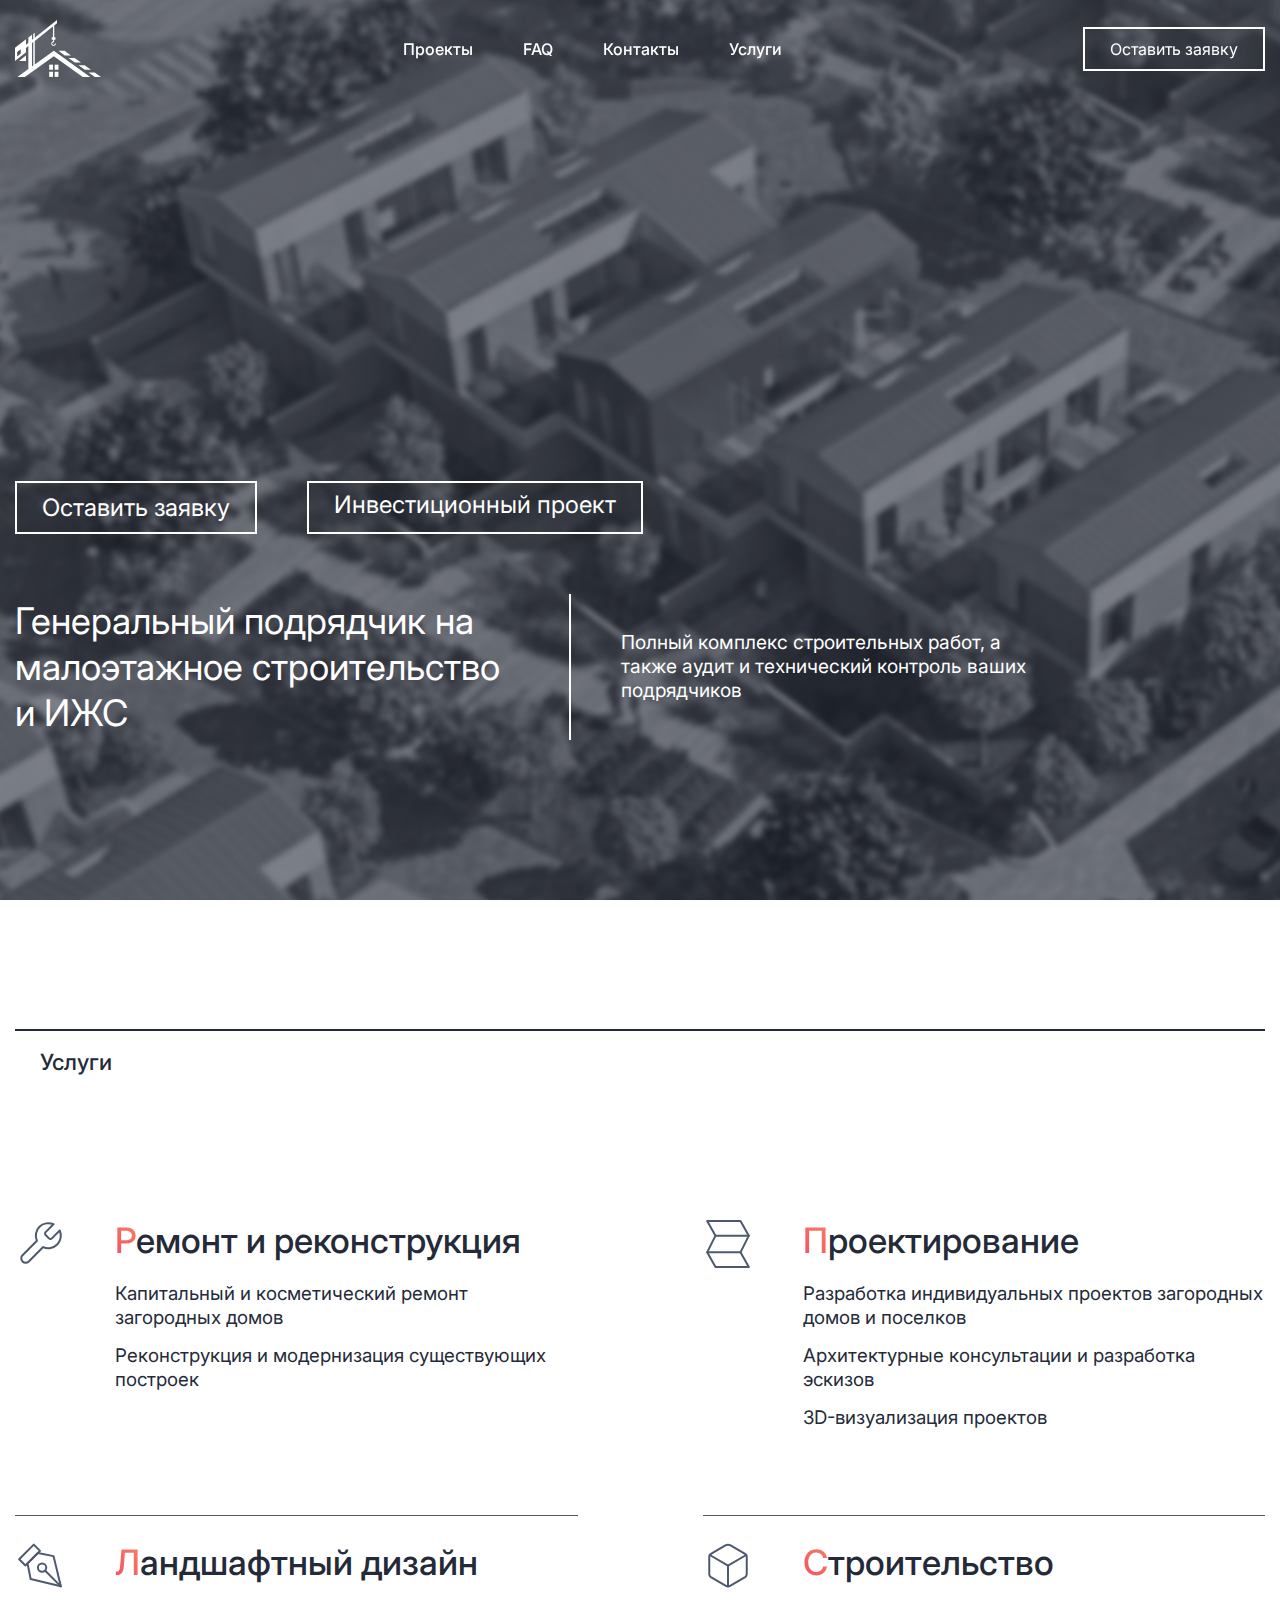
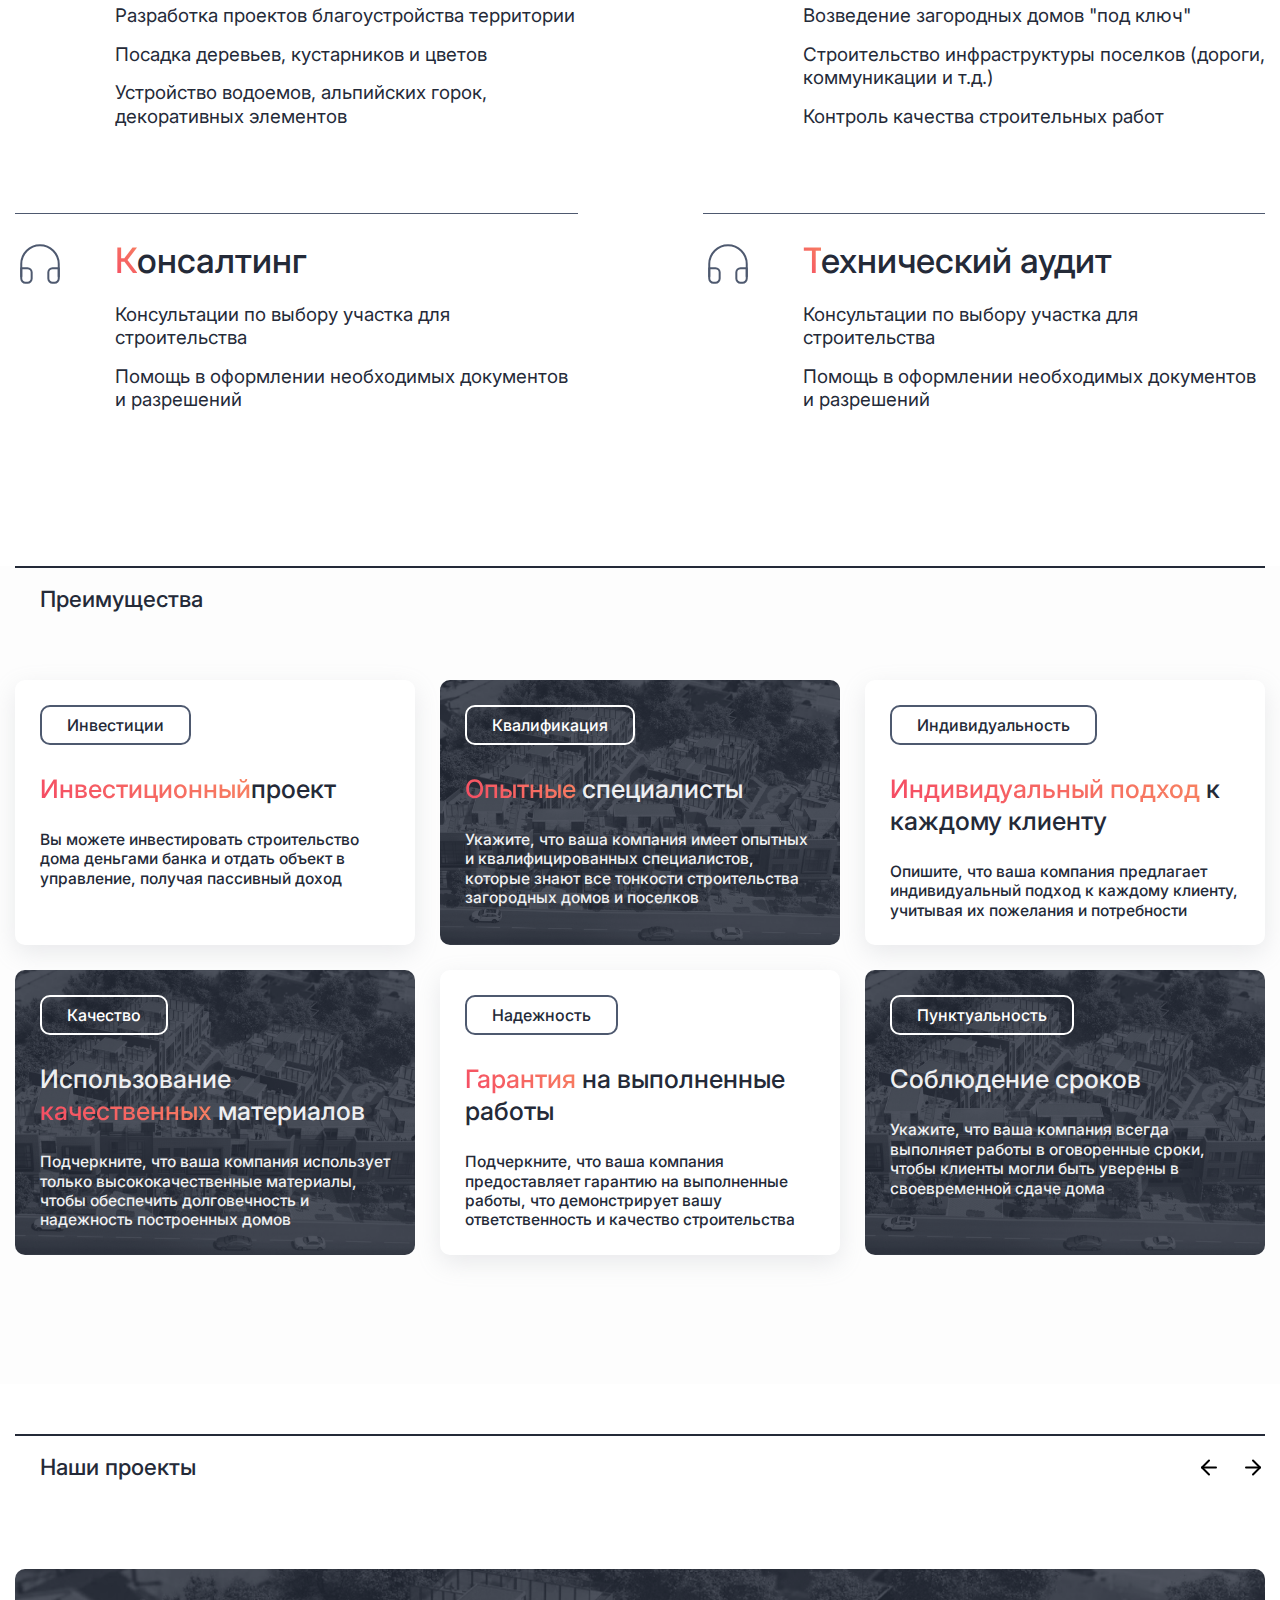
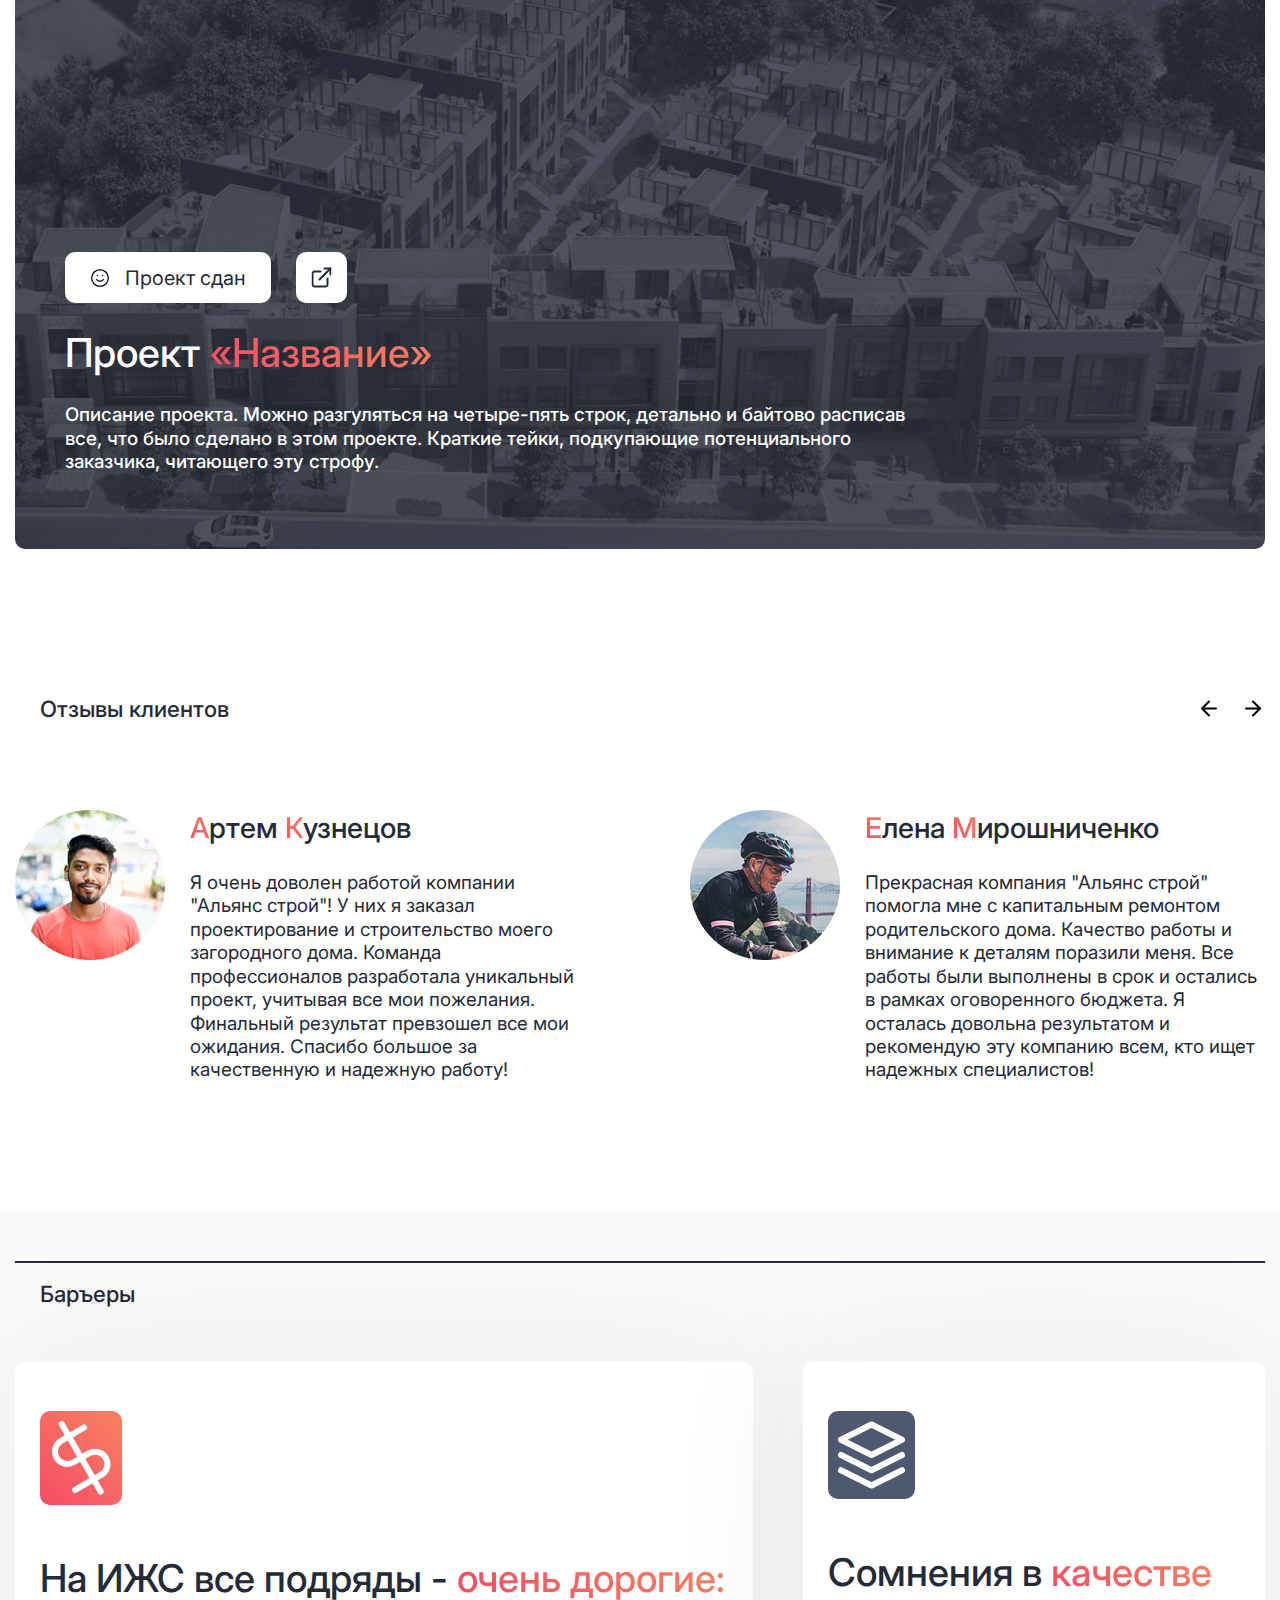
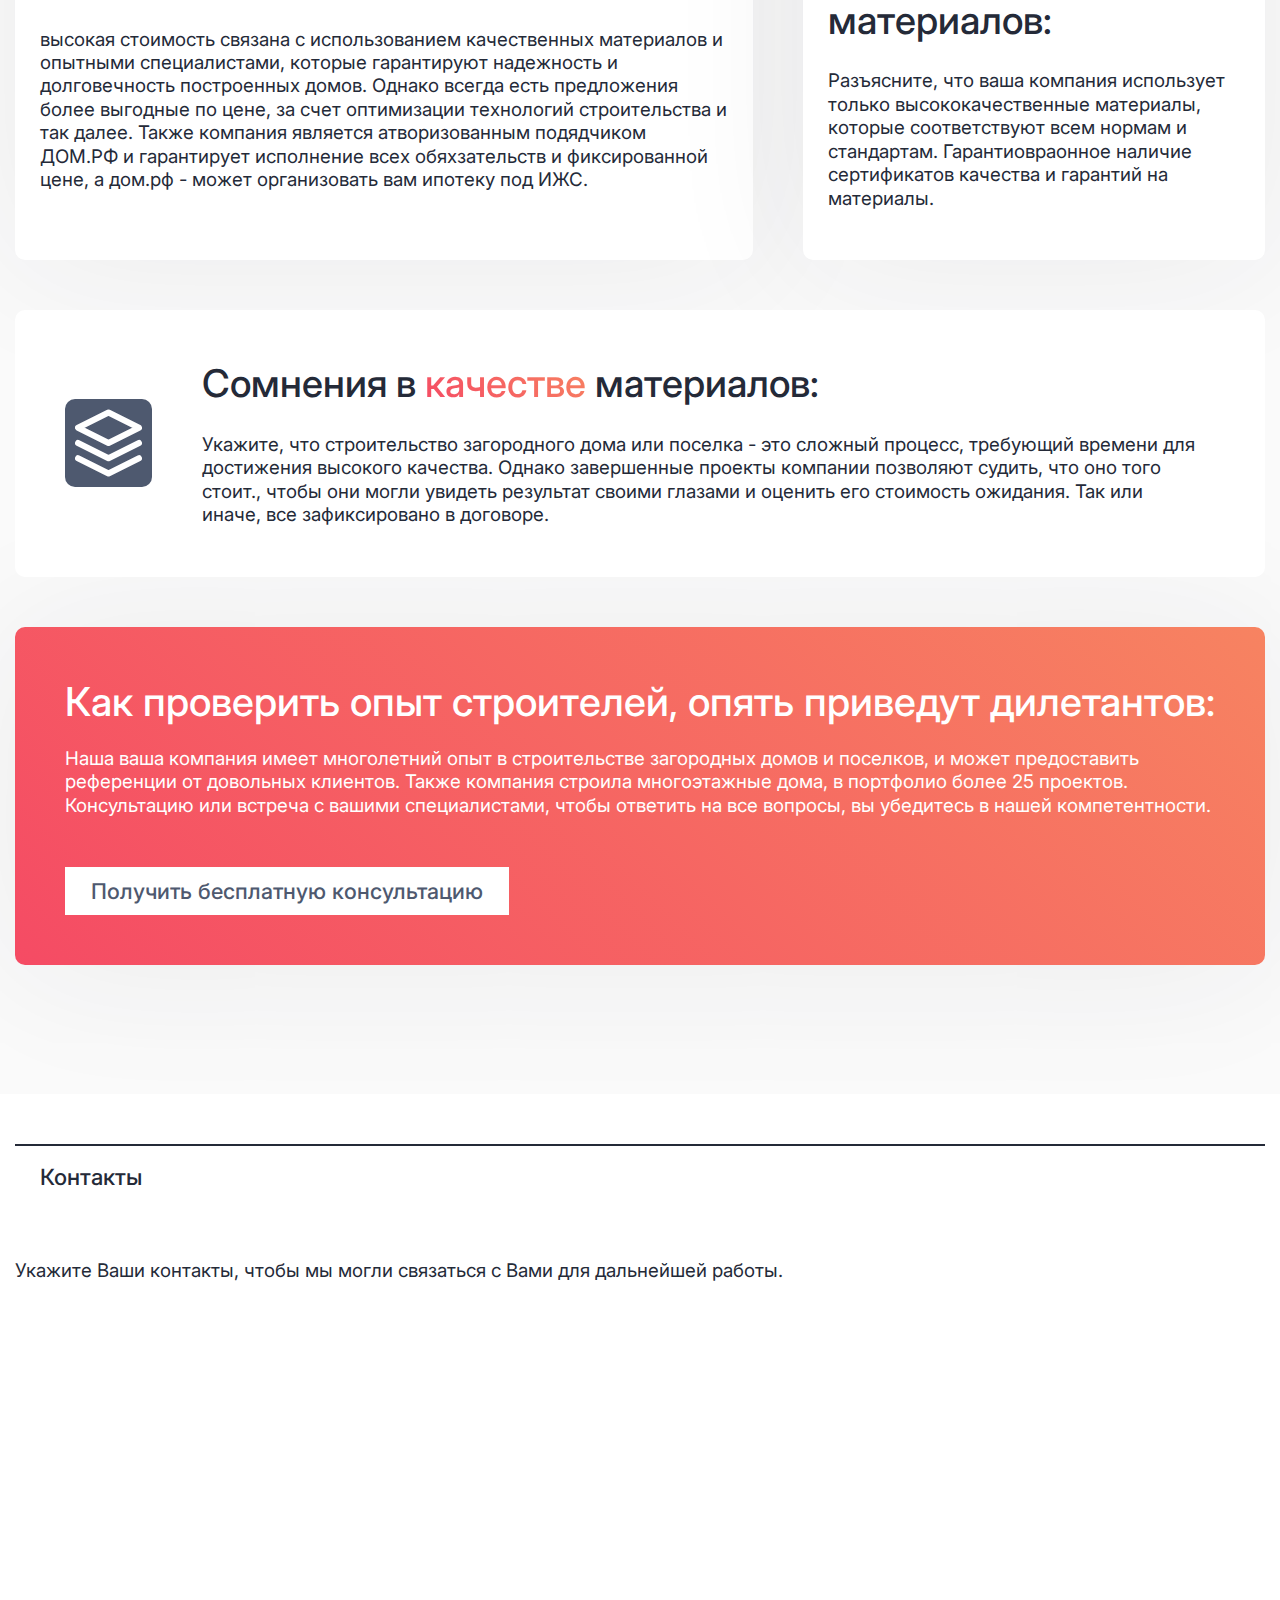
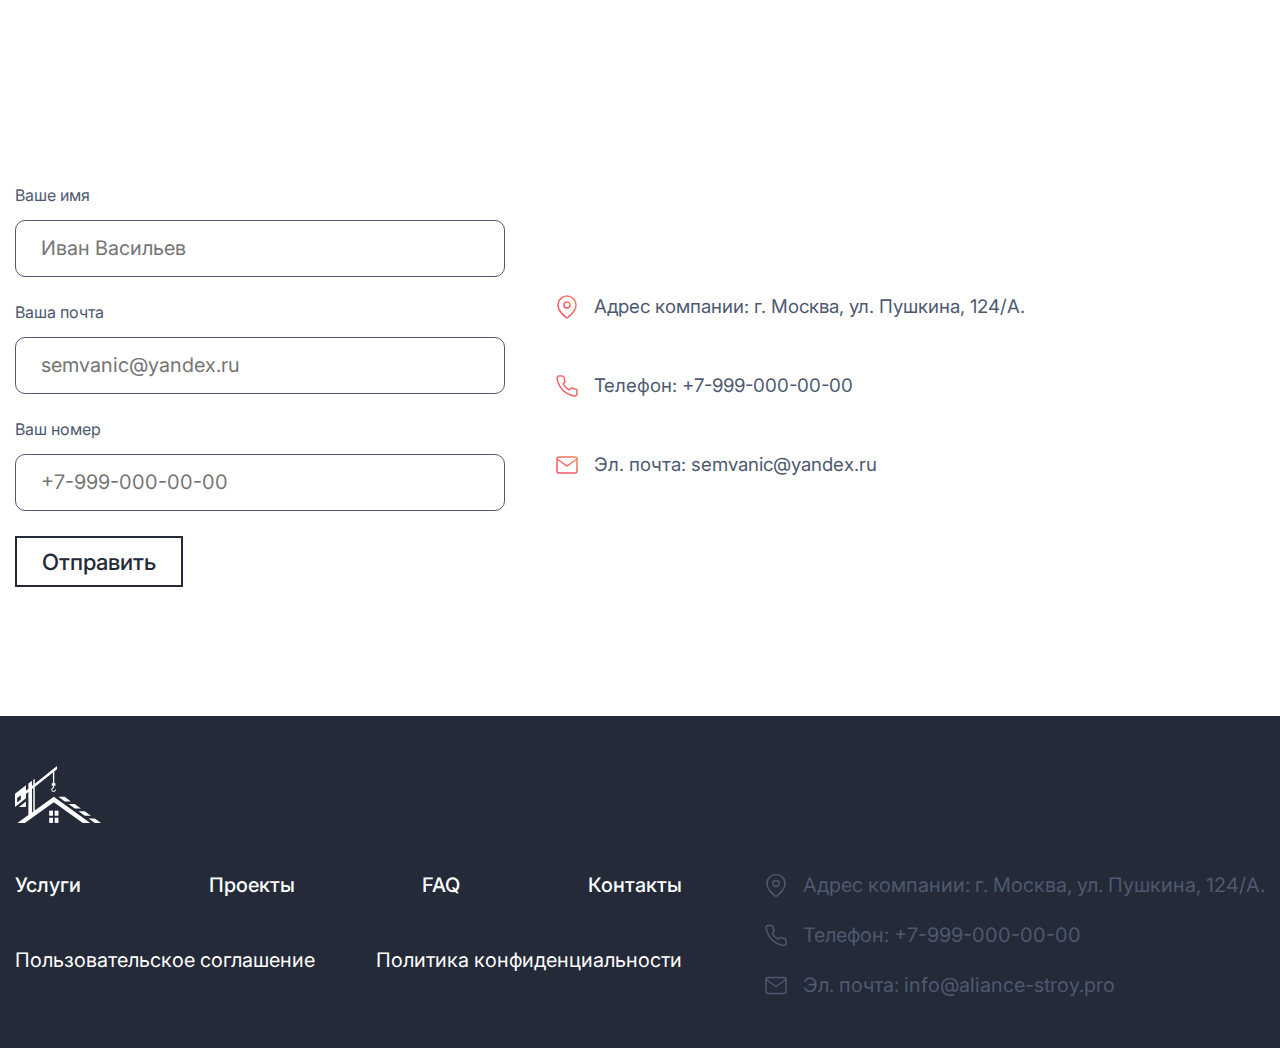
==== index.html @ 96651485 "Add files via upload" ====
<!DOCTYPE html>
<html lang="ru">

<head>
	<title>HomePage</title>
	<meta charset="UTF-8">
	<meta name="format-detection" content="telephone=no">
	<link rel="stylesheet" href="css/style.min.css?_v=20230731133526">
	<meta name="viewport" content="width=device-width, initial-scale=1.0">
</head>

<body>
	<div class="wrapper">
		<header data-scroll="60" data-scroll-show class="header">
			<div class="header__container">
				<a href="index.html" class="header__logo">
					<img class="logo-light" src="img/logo.svg" alt="logo">
					<img hidden src="img/logo-dark.svg" alt="logo" class="logo-dark">
				</a>
				<div class="header__menu menu">
					<nav class="menu__body">
						<ul class="menu__list">
							<li class="menu__item"><a href="projects.html" class="menu__link">проекты</a>
							</li>
							<li class="menu__item"><a data-goto-header data-goto=".barriers" href="#" class="menu__link">FAQ</a></li>
							<li class="menu__item"><a data-goto-header data-goto=".contacts__wrapper" href="#" class="menu__link">контакты</a></li>
							<li class="menu__item"><a data-goto-header data-goto=".services" href="#" class="menu__link">услуги</a></li>
						</ul>
					</nav>
				</div>
				<button data-goto-header data-goto=".contacts__wrapper" type="button" class="header__button button">Оставить заявку</button>
			</div>
		</header>
		<main class="page">
			<section data-fullscreen class="hero">
				<div class="hero__container">
					<div class="hero__buttons">
						<button type="button" data-goto-header data-goto=".contacts" class="hero__button button button_size">Оставить заявку</button>
						<a href="investment.html" type="button" class="hero__button button button_size">Инвестиционный
							проект</a>

					</div>
					<div class="hero__info">
						<h1 animation-opacity data-watch class="hero__title">
							Генеральный подрядчик на малоэтажное строительство и ИЖС
						</h1>
						<p animation-opacity data-watch class="hero__description">
							Полный комплекс строительных работ, а также аудит и технический контроль ваших подрядчиков
						</p>
					</div>
				</div>
			</section>
			<section class="services">
				<div class="services__container">
					<h3 class="services__label label">
						Услуги
					</h3>
					<div class="services__items">
						<div class="services__item">
							<div class="services__icon">
								<img src="img/icons/services/tool.svg" alt="">
							</div>
							<div class="services__body">
								<h2 class="services__subtitle">
									<span>Р</span>емонт и реконструкция
								</h2>
								<ul class="services__list">
									<li class="services__name">
										Капитальный и косметический ремонт загородных домов
									</li>
									<li class="services__name">
										Реконструкция и модернизация существующих построек
									</li>
								</ul>
							</div>
						</div>
						<div class="services__item">
							<div class="services__icon">
								<img src="img/icons/services/02.svg" alt="icon">
							</div>
							<div class="services__body">
								<h2 class="services__subtitle">
									<span>П</span>роектирование
								</h2>
								<ul class="services__list">
									<li class="services__name">
										Разработка индивидуальных проектов загородных домов и поселков
									</li>
									<li class="services__name">
										Архитектурные консультации и разработка эскизов
									</li>
									<li class="services__name">
										3D-визуализация проектов
									</li>
								</ul>
							</div>
						</div>
						<div class="services__item">
							<div class="services__icon">
								<img src="img/icons/services/pen-tool.svg" alt="icon">
							</div>
							<div class="services__body">
								<h2 class="services__subtitle">
									<span>Л</span>андшафтный дизайн
								</h2>
								<ul class="services__list">
									<li class="services__name">
										Разработка проектов благоустройства территории
									</li>
									<li class="services__name">
										Посадка деревьев, кустарников и цветов
									</li>
									<li class="services__name">
										Устройство водоемов, альпийских горок, декоративных элементов
									</li>
								</ul>
							</div>
						</div>
						<div class="services__item">
							<div class="services__icon">
								<img src="img/icons/services/box.svg" alt="icon">
							</div>
							<div class="services__body">
								<h2 class="services__subtitle">
									<span>С</span>троительство
								</h2>
								<ul class="services__list">
									<li class="services__name">
										Возведение загородных домов "под ключ"
									</li>
									<li class="services__name">
										Строительство инфраструктуры поселков (дороги, коммуникации и т.д.)
									</li>
									<li class="services__name">
										Контроль качества строительных работ
									</li>
								</ul>
							</div>
						</div>
						<div class="services__item">
							<div class="services__icon">
								<img src="img/icons/services/headphones.svg" alt="icon">
							</div>
							<div class="services__body">
								<h2 class="services__subtitle">
									<span>К</span>онсалтинг
								</h2>
								<ul class="services__list">
									<li class="services__name">
										Консультации по выбору участка для строительства
									</li>
									<li class="services__name">
										Помощь в оформлении необходимых документов и разрешений
									</li>
								</ul>
							</div>
						</div>
						<div class="services__item">
							<div class="services__icon">
								<img src="img/icons/services/headphones.svg" alt="icon">
							</div>
							<div class="services__body">
								<h2 class="services__subtitle">
									<span>Т</span>ехнический аудит
								</h2>
								<ul class="services__list">
									<li class="services__name">
										Консультации по выбору участка для строительства
									</li>
									<li class="services__name">
										Помощь в оформлении необходимых документов и разрешений
									</li>
								</ul>
							</div>
						</div>
					</div>
				</div>
			</section>
			<section class="advantages">
				<div class="advantages__container">
					<h3 class="advantages__label label">Преимущества</h3>
					<div class="advantages__wrapper">
						<div class="advantages__items">
							<div class="advantages__item advantages__item_bg">
								<div class="advantages__header">
									<div class="advantages__type">Инвестиции</div>
								</div>
								<h2 class="advantages__subtitle">
									<span>Инвестиционный</span>проект
								</h2>
								<p class="advantages__text">
									Вы можете инвестировать строительство дома деньгами банка и отдать объект в управление,
									получая пассивный доход
								</p>
							</div>
							<div class="advantages__item">
								<div class="advantages__type">Квалификация</div>
								<h2 class="advantages__subtitle">
									<span>Опытные</span> специалисты
								</h2>
								<p class="advantages__text">
									Укажите, что ваша компания имеет опытных и квалифицированных специалистов, которые знают все
									тонкости строительства
									загородных домов и поселков
								</p>
							</div>
							<div class="advantages__item advantages__item_bg advantages__item_2">
								<div class="advantages__type">Индивидуальность</div>
								<h2 class="advantages__subtitle">
									<span>Индивидуальный подход</span> к каждому клиенту
								</h2>
								<p class="advantages__text">
									Опишите, что ваша компания предлагает индивидуальный подход к каждому клиенту, учитывая их
									пожелания и потребности
								</p>
							</div>
							<div class="advantages__item">
								<div class="advantages__header">
									<div class="advantages__type">Качество</div>
								</div>
								<h2 class="advantages__subtitle">
									Использование <span>качественных</span> материалов
								</h2>
								<p class="advantages__text">
									Подчеркните, что ваша компания использует только высококачественные материалы, чтобы
									обеспечить
									долговечность и
									надежность построенных домов
								</p>
							</div>
							<div class="advantages__item advantages__item_bg advantages__item_1">
								<div class="advantages__type">Надежность</div>
								<h2 class="advantages__subtitle">
									<span>Гарантия</span> на выполненные работы
								</h2>
								<p class="advantages__text">
									Подчеркните, что ваша компания предоставляет гарантию на выполненные работы, что
									демонстрирует
									вашу ответственность и
									качество строительства
								</p>
							</div>
							<div class="advantages__item">
								<div class="advantages__type">Пунктуальность</div>
								<h2 class="advantages__subtitle">
									Соблюдение сроков
								</h2>
								<p class="advantages__text">
									Укажите, что ваша компания всегда выполняет работы в оговоренные сроки, чтобы клиенты могли
									быть уверены в своевременной
									сдаче дома
								</p>
							</div>
						</div>
					</div>
				</div>
			</section>
			<section class="projects">
				<div class="projects__container">
					<div class="projects__top">
						<div class="projects__label label label_no-line">
							Наши проекты
						</div>
						<div class="projects__controll">
							<button type="button" class="swiper-button-prev">
								<img src="img/icons/arrow-left.svg" alt="icon">
							</button>
							<button type="button" class="swiper-button-next">
								<img src="img/icons/arrow-right.svg" alt="icon">
							</button>
						</div>
					</div>
					<!-- Оболочка слайдера -->
					<div class="projects__slider swiper">
						<!-- Двигающееся часть слайдера -->
						<div class="projects__wrapper swiper-wrapper">
							<!-- Слайд -->
							<div class="projects__slide swiper-slide slide-projects">
								<div class="slide-projects__top">
									<div class="slide-projects__button">
										<div class="slide-projects__status">
											<img src="img/icons/smile.svg" alt="icon">
											<span>Проект сдан</span>
										</div>
									</div>
									<a href="project.html" class="slide-projects__link">
										<img src="img/icons/link-projects.svg" alt="icon">
									</a>
								</div>
								<h2 class="slide-projects__subtitle">
									Проект <span>«Название»</span>
								</h2>
								<p class="slide-projects__text">
									Описание проекта. Можно разгуляться на четыре-пять строк, детально и байтово расписав все,
									что было сделано в этом
									проекте. Краткие тейки, подкупающие потенциального заказчика, читающего эту строфу.
								</p>
							</div>
							<!-- Слайд -->
							<div class="projects__slide swiper-slide slide-projects">
								<div class="slide-projects__top">
									<div class="slide-projects__button">
										<div class="slide-projects__status">
											<img src="img/icons/smile.svg" alt="icon">
											<span>Проект сдан</span>
										</div>
									</div>
									<a href="project.html" class="slide-projects__link">
										<img src="img/icons/link-projects.svg" alt="icon">
									</a>
								</div>
								<h2 class="slide-projects__subtitle">
									Проект <span>«Название»</span>
								</h2>
								<p class="slide-projects__text">
									Описание проекта. Можно разгуляться на четыре-пять строк, детально и байтово расписав все,
									что было сделано в этом
									проекте. Краткие тейки, подкупающие потенциального заказчика, читающего эту строфу.
								</p>
							</div>
						</div>
					</div>
				</div>
			</section>
			<section class="reviews">
				<div class="reviews__container">
					<div class="reviews__top">
						<h3 class="reviews__label label label_no-line">
							Отзывы клиентов
						</h3>
						<div class="reviews__controll">
							<button type="button" class="reviews-button-prev">
								<img src="img/icons/arrow-left.svg" alt="icon">
							</button>
							<button type="button" class="reviews-button-next">
								<img src="img/icons/arrow-right.svg" alt="icon">
							</button>
						</div>
					</div>
					<div class="reviews__slider swiper">
						<div class="reviews__wrapper swiper-wrapper">
							<div class="reviews__slide swiper-slide">
								<div class="reviews__avatar">
									<img src="img/reviews/01.png" alt="icon">
								</div>
								<div class="reviews__body">
									<div class="reviews__name">
										<span>А</span>ртем <span>К</span>узнецов
									</div>
									<p class="reviews__text">
										Я очень доволен работой компании "Альянс строй"! У них я заказал проектирование и
										строительство моего загородного дома.
										Команда профессионалов разработала уникальный проект, учитывая все мои пожелания.
										Финальный результат превзошел все мои
										ожидания. Спасибо большое за качественную и надежную работу!
									</p>
								</div>
							</div>
							<div class="reviews__slide swiper-slide">
								<div class="reviews__avatar">
									<img src="img/reviews/02.png" alt="icon">
								</div>
								<div class="reviews__body">
									<div class="reviews__name">
										<span>Е</span>лена <span>М</span>ирошниченко
									</div>
									<p class="reviews__text">
										Прекрасная компания "Альянс строй" помогла мне с капитальным ремонтом родительского дома.
										Качество работы и внимание к
										деталям поразили меня. Все работы были выполнены в срок и остались в рамках оговоренного
										бюджета. Я осталась довольна
										результатом и рекомендую эту компанию всем, кто ищет надежных специалистов!
									</p>
								</div>
							</div>
							<div class="reviews__slide swiper-slide">
								<div class="reviews__avatar">
									<img src="img/reviews/01.png" alt="icon">
								</div>
								<div class="reviews__body">
									<div class="reviews__name">
										<span>А</span>ртем <span>К</span>узнецов
									</div>
									<p class="reviews__text">
										Я очень доволен работой компании "Альянс строй"! У них я заказал проектирование и
										строительство моего
										загородного дома.
										Команда профессионалов разработала уникальный проект, учитывая все мои пожелания.
										Финальный результат превзошел
										все мои
										ожидания. Спасибо большое за качественную и надежную работу!
									</p>
								</div>
							</div>
							<div class="reviews__slide swiper-slide">
								<div class="reviews__avatar">
									<img src="img/reviews/02.png" alt="icon">
								</div>
								<div class="reviews__body">
									<div class="reviews__name">
										<span>Е</span>лена <span>М</span>ирошниченко
									</div>
									<p class="reviews__text">
										Прекрасная компания "Альянс строй" помогла мне с капитальным ремонтом родительского дома.
										Качество работы и внимание к
										деталям поразили меня. Все работы были выполнены в срок и остались в рамках оговоренного
										бюджета. Я осталась довольна
										результатом и рекомендую эту компанию всем, кто ищет надежных специалистов!
									</p>
								</div>
							</div>
						</div>
					</div>
				</div>
			</section>
			<section class="barriers">
				<div class="barriers__container">
					<h3 class="barriers__label label">Баръеры</h3>
					<div class="barriers__items">
						<div class="barriers__item">
							<div class="barriers__icon barriers__icon_1">
								<img src="img/icons/barriers/01.svg" alt="icon">
							</div>
							<h2 class="barriers__subtitle">
								На ИЖС все подряды - <span>очень дорогие:</span>
							</h2>
							<p class="barriers__text">
								высокая стоимость связана с использованием качественных материалов и опытными специалистами,
								которые гарантируют
								надежность и долговечность построенных домов. Однако всегда есть предложения более выгодные по
								цене, за счет оптимизации
								технологий строительства и так далее. Также компания является атворизованным подядчиком ДОМ.РФ и
								гарантирует исполнение
								всех обяхзательств и фиксированной цене, а дом.рф - может организовать вам ипотеку под ИЖС.
							</p>
						</div>
						<div class="barriers__item">
							<div class="barriers__icon barriers__icon_2">
								<img src="img/icons/barriers/02.svg" alt="icon">
							</div>
							<h2 class="barriers__subtitle">
								Сомнения в <span>качестве</span> материалов:
							</h2>
							<p class="barriers__text">
								Разъясните, что ваша компания использует только высококачественные материалы, которые
								соответствуют всем нормам и
								стандартам. Гарантиовраонное наличие сертификатов качества и гарантий на материалы.
							</p>
						</div>
					</div>
					<div class="barriers__solo">
						<div class="barriers__icon barriers__icon_3">
							<img src="img/icons/barriers/02.svg" alt="icon">
						</div>
						<div class="barriers__body">
							<h2 class="barriers__subtitle">
								Сомнения в <span>качестве</span> материалов:
							</h2>
							<p class="barriers__text">
								Укажите, что строительство загородного дома или поселка - это сложный процесс, требующий времени
								для достижения высокого
								качества. Однако завершенные проекты компании позволяют судить, что оно того стоит., чтобы они
								могли увидеть результат
								своими глазами и оценить его стоимость ожидания. Так или иначе, все зафиксировано в договоре.
							</p>
						</div>
					</div>
					<div class="barriers__callback callback-barriers">
						<h2 class="callback-barriers__subtitle">Как проверить опыт строителей, опять приведут дилетантов:</h2>
						<p class="callback-barriers__text">
							Наша ваша компания имеет многолетний опыт в строительстве загородных домов и поселков, и может
							предоставить референции
							от довольных клиентов. Также компания строила многоэтажные дома, в портфолио более 25 проектов.
							Консультацию или встреча
							с вашими специалистами, чтобы ответить на все вопросы, вы убедитесь в нашей компетентности.
						</p>
						<button data-goto-header data-goto=".contacts__wrapper" class="callback-barriers__button">
							Получить бесплатную консультацию
						</button>
					</div>
				</div>
			</section>
			<section class="contacts">
				<div class="contacts__container">
					<h3 class="contacts__label label">Контакты</h3>
					<p class="contacts__message">
						Укажите Ваши контакты, чтобы мы могли связаться с Вами для дальнейшей работы.
					</p>
					<iframe src="https://yandex.com/map-widget/v1/?um=constructor%3Ad3666cda4799580c4824aa0b0b57b3d5453f48ba45c2c6a7475deac724939d9c&amp;source=constructor" width="100%" height="400" frameborder="0">
					</iframe>
					<div class="contacts__wrapper">
						<form data-popup-message="#form-message" data-ajax action="files/sendmail/sendmail.php" method="POST" class="contacts__form form-contacts">
							<div class="form-contacts__line">
								<label for="name" class="form-contacts__label">Ваше имя</label>
								<input data-required id="name" autocomplete="off" type="text" name="username" data-error="Это поле обязательно к заполнению" placeholder="Иван Васильев" class="input">
							</div>
							<div class="form-contacts__line">
								<label for="email" class="form-contacts__label">Ваша почта</label>
								<input data-required="email" id="email" autocomplete="off" type="text" name="usermail" data-error="Это поле обязательно к заполнению" placeholder="semvanic@yandex.ru" class="input">
							</div>
							<div class="form-contacts__line">
								<label for="number" class="form-contacts__label">Ваш номер</label>
								<input data-required id="number" autocomplete="off" type="tel" name="userphone" data-error="Это поле обязательно к заполнению" placeholder="+7-999-000-00-00" class="input">
							</div>
							<button type="submit" class="form-contacts__button">Отправить</button>
						</form>
						<ul class="contacts__list">
							<li class="contacts__item">
								<img src="img/icons/contacts/01.svg" alt="icon">
								<span>Адрес компании: г. Москва, ул. Пушкина, 124/А.</span>
							</li>
							<li class="contacts__item">
								<img src="img/icons/contacts/02.svg" alt="icon">
								<a href="tel:+79990000000">Телефон: +7-999-000-00-00</a>
							</li>
							<li class="contacts__item">
								<img src="img/icons/contacts/03.svg" alt="icon">
								<a href="mailto:semvanic@yandex.ru">Эл. почта: semvanic@yandex.ru</a>
							</li>
						</ul>
					</div>
				</div>
			</section>
		</main>
		<footer class="footer">
			<div class="footer__container">
				<a href="index.html" class="footer__logo">
					<img src="img/logo.svg" alt="icon">
				</a>
				<div class="footer__items">
					<nav class="footer__menu">
						<ul class="footer__list">
							<li class="footer__item">
								<a data-goto-header data-goto=".services" href="#" class="footer__link">Услуги</a>
							</li>
							<li class="footer__item">
								<a href="projects.html" class="footer__link">Проекты</a>
							</li>
							<li class="footer__item">
								<a data-goto-header data-goto=".barriers" href="#" class="footer__link">FAQ</a>
							</li>
							<li class="footer__item">
								<a data-goto-header data-goto=".contacts__wrapper" href="#" class="footer__link">Контакты</a>
							</li>
						</ul>
						<div class="footer__info">
							<a href="#" class="footer__user-agreement">
								Пользовательское соглашение
							</a>
							<a href="#" class="footer__privacy-policy">
								Политика конфиденциальности
							</a>
						</div>
					</nav>
					<div class="footer__actions actions-footer">
						<div class="actions-footer__item">
							<div class="actions-footer__icon">
								<img src="img/icons/map.svg" alt="icon">
							</div>
							<a href="#" class="actions-footer__link">
								Адрес компании: г. Москва, ул. Пушкина, 124/А.
							</a>
						</div>
						<div class="actions-footer__item">
							<div class="actions-footer__icon">
								<img src="img/icons/phone.svg" alt="icon">
							</div>
							<a href="tel:+79990000000" class="actions-footer__link">
								Телефон: +7-999-000-00-00
							</a>
						</div>
						<div class="actions-footer__item">
							<div class="actions-footer__icon">
								<img src="img/icons/mail.svg" alt="icon">
							</div>
							<a href="mailto:info@aliance-stroy.pro" class="actions-footer__link">
								Эл. почта: info@aliance-stroy.pro
							</a>
						</div>
					</div>
				</div>
			</div>
		</footer>
	</div>
	<div id="form-message" aria-hidden="true" class="popup popup_thanks">
		<div class="popup__wrapper">
			<div class="popup__content">
				<button data-close type="button" class="popup__close"></button>
				<div class="popup__text">
					Заявка отправлена, <br> мы с вами свяжемся!
				</div>
				<div class="popup__button">
					<a href="index.html" class="button button_thanks">отлично</a>
				</div>
			</div>
		</div>
	</div>
	<script src="js/app.min.js?_v=20230731133526"></script>
</body>

</html>
---- css/style.min.css ----
@charset "UTF-8";@import url(https://fonts.googleapis.com/css?family=Inter:regular,500,600,700&display=swap);*{padding:0;margin:0;border:0}*,:after,:before{-webkit-box-sizing:border-box;box-sizing:border-box}body,html{height:100%;min-width:320px}body{color:#242a38;line-height:1;font-family:Inter;font-size:1.25rem;-ms-text-size-adjust:100%;-moz-text-size-adjust:100%;-webkit-text-size-adjust:100%;-webkit-font-smoothing:antialiased;-moz-osx-font-smoothing:grayscale}button,input,textarea{font-family:Inter;font-size:inherit}button{cursor:pointer;color:inherit;background-color:inherit}a{color:inherit;text-decoration:none}a:visited{text-decoration:none}a:hover{text-decoration:none}ul li{list-style:none}img{vertical-align:top}h1,h2,h3,h4,h5,h6{font-weight:inherit;font-size:inherit}.lock body{overflow:hidden;-ms-touch-action:none;touch-action:none;-ms-scroll-chaining:none;overscroll-behavior:none}.wrapper{min-height:100%;display:-webkit-box;display:-ms-flexbox;display:flex;-webkit-box-orient:vertical;-webkit-box-direction:normal;-ms-flex-direction:column;flex-direction:column;overflow:hidden}.wrapper>main{-webkit-box-flex:1;-ms-flex:1 1 auto;flex:1 1 auto}.wrapper>*{min-width:0}[class*=__container]{max-width:95.75rem;margin:0 auto;padding:0 .9375rem}input[type=email],input[type=tel],input[type=text],textarea{-webkit-appearance:none;-moz-appearance:none;appearance:none}.input{padding:15px 25px;width:100%;display:block;border-radius:10px;border:1px solid var(--sub,#4e596f);color:inherit;font-size:20px;line-height:125%}.input._form-error{border:1px solid #ff4500}.input:focus{outline:0}textarea.input{resize:none;padding:0 0}.form__error{padding-top:4px;font-size:14px;color:#ff4500}body::after{content:"";background-color:rgba(0,0,0,.5);position:fixed;width:100%;height:100%;top:0;left:0;opacity:0;-webkit-transition:opacity .8s ease 0s;transition:opacity .8s ease 0s;pointer-events:none;z-index:149}.popup-show body::after{opacity:1}.popup{position:fixed;top:0;left:0;bottom:0;right:0;padding:30px 10px;-webkit-transition:visibility .8s ease 0s;transition:visibility .8s ease 0s;visibility:hidden;pointer-events:none}.popup_show{z-index:150;visibility:visible;overflow:auto;pointer-events:auto}.popup_show .popup__content{visibility:visible;-webkit-transform:scale(1);-ms-transform:scale(1);transform:scale(1)}.popup__wrapper{display:-webkit-box;display:-ms-flexbox;display:flex;-webkit-box-orient:vertical;-webkit-box-direction:normal;-ms-flex-direction:column;flex-direction:column;-webkit-box-align:center;-ms-flex-align:center;align-items:center;min-height:100%;-webkit-box-flex:1;-ms-flex:1 1 auto;flex:1 1 auto;width:100%;display:flex;-webkit-box-pack:center;-ms-flex-pack:center;justify-content:center;align-items:center}.popup__content{visibility:hidden;-webkit-transform:scale(0);-ms-transform:scale(0);transform:scale(0);-webkit-transition:-webkit-transform .3s ease 0s;transition:-webkit-transform .3s ease 0s;transition:transform .3s ease 0s;transition:transform .3s ease 0s,-webkit-transform .3s ease 0s;background-color:#242a38;padding:20px;width:100%;max-width:600px;border-radius:20px}.lock .popup__content{visibility:visible}.popup__text{font-size:24px;color:#fff;text-align:center;margin-bottom:30px}.popup__button{text-align:center}[data-fullscreen]{min-height:100vh}.touch [data-fullscreen]{min-height:calc(var(--vh,1vh) * 100)}[class*=-ibg]{position:relative}[class*=-ibg] img{position:absolute;width:100%;height:100%;top:0;left:0;-o-object-fit:cover;object-fit:cover}[class*=-ibg_contain] img{-o-object-fit:contain;object-fit:contain}.button{color:#fff;font-size:1rem;padding:.625rem 1.5625rem;border:2px solid #fff;display:inline-block}.wrapper_projects .button{border:2px solid #242a38;color:#242a38}.button_size{font-size:1.5rem}.label{border-top:.125rem solid #242a38;padding:1.25rem 1.5625rem;font-weight:500}.label_no-line{border:none}.page_projects{padding-top:150px}[animation]{opacity:0;-webkit-transform:translate(0,100%);-ms-transform:translate(0,100%);transform:translate(0,100%);-webkit-transition:all 1s ease 0s;transition:all 1s ease 0s}[animation]._watcher-view{opacity:1;-webkit-transform:translate(0,0);-ms-transform:translate(0,0);transform:translate(0,0)}[animation-o]{opacity:0;-webkit-transition:all 1s ease .5s;transition:all 1s ease .5s}[animation-o]._watcher-view{opacity:1}.header{padding:1.25rem 0;position:fixed;top:0;z-index:100;left:0;width:100%;min-height:6.25rem}.wrapper_projects .header{background-color:#fff;color:#242a38}.wrapper_projects .header .logo-dark{display:block}.wrapper_projects .header .logo-light{display:none}.header._header-scroll{background-color:rgba(51,51,51,.679);color:#fff}.wrapper_projects .header._header-scroll{background-color:#fff}.header__container{display:-webkit-box;display:-ms-flexbox;display:flex;-webkit-box-align:center;-ms-flex-align:center;align-items:center;-webkit-column-gap:15px;-moz-column-gap:15px;column-gap:15px}.header__menu{-webkit-box-flex:1;-ms-flex-positive:1;flex-grow:1}.menu__list{display:-webkit-box;display:-ms-flexbox;display:flex;-webkit-box-pack:center;-ms-flex-pack:center;justify-content:center;text-transform:capitalize;-webkit-column-gap:3.125rem;-moz-column-gap:3.125rem;column-gap:3.125rem;row-gap:1.25rem;-ms-flex-wrap:wrap;flex-wrap:wrap}.menu__link{font-size:1rem;font-weight:500;line-height:1.21;color:#fff;position:relative;overflow:hidden}.wrapper_projects .menu__link{color:#242a38}.wrapper_projects .menu__link::after{content:"";background-color:#242a38}.menu__link::after{content:"";position:absolute;bottom:-3px;left:50%;width:0%;height:.125rem;background-color:#fff;-webkit-transition:all .5s ease 0s;transition:all .5s ease 0s}.footer{background-color:#242a38;padding:3.125rem 0}.footer__logo{display:inline-block;margin-bottom:3.125rem}.footer__list{display:-webkit-box;display:-ms-flexbox;display:flex;-webkit-box-pack:justify;-ms-flex-pack:justify;justify-content:space-between;gap:3.125rem}.footer__list:not(:last-child){margin-bottom:3.125rem}.footer__link{color:#fff;font-size:1.25rem;font-weight:500;line-height:125%;position:relative;overflow:hidden}.footer__link::after{content:"";position:absolute;bottom:-3px;left:50%;width:0%;height:.125rem;background-color:#fff;-webkit-transition:all .5s ease 0s;transition:all .5s ease 0s}.footer__info{display:-webkit-box;display:-ms-flexbox;display:flex;-webkit-box-pack:justify;-ms-flex-pack:justify;justify-content:space-between}.footer__privacy-policy,.footer__user-agreement{display:inline-block;color:#fff;font-size:1.25rem;line-height:125%}.actions-footer__item{display:-webkit-box;display:-ms-flexbox;display:flex;-webkit-box-align:center;-ms-flex-align:center;align-items:center;gap:15px}.actions-footer__item:not(:last-child){margin-bottom:1.5625rem}.actions-footer__link{color:#4e596f;font-size:1.25rem;font-weight:400;line-height:125%;-webkit-transition:all .5s ease 0s;transition:all .5s ease 0s}.hero{background:url(../img/main-bg.png) center/cover no-repeat;display:-webkit-box;display:-ms-flexbox;display:flex;-webkit-box-orient:vertical;-webkit-box-direction:normal;-ms-flex-direction:column;flex-direction:column;-webkit-box-align:end;-ms-flex-align:end;align-items:flex-end;-webkit-box-pack:end;-ms-flex-pack:end;justify-content:flex-end;padding:10rem 0}.hero__container{min-height:100%;width:100%}.hero__buttons{display:-webkit-box;display:-ms-flexbox;display:flex;gap:3.125rem}.hero__buttons:not(:last-child){margin-bottom:3.75rem}.hero__info{display:-webkit-box;display:-ms-flexbox;display:flex;-webkit-box-align:center;-ms-flex-align:center;align-items:center;gap:3.125rem}.hero__title{color:#fff;line-height:125%}.hero__description{color:#fff;line-height:125%;border-left:.125rem solid #fff}.services__label:not(:last-child){margin-bottom:6.25rem}.services__icon img{width:3.125rem;height:3.125rem;-o-object-fit:cover;object-fit:cover}.services__items{display:-ms-grid;display:grid;-ms-grid-columns:(45%)[2];grid-template-columns:repeat(2,45%);-ms-flex-wrap:wrap;flex-wrap:wrap;-webkit-box-pack:justify;-ms-flex-pack:justify;justify-content:space-between;row-gap:3.75rem;-webkit-column-gap:1.25rem;-moz-column-gap:1.25rem;column-gap:1.25rem}.services__item{display:-webkit-box;display:-ms-flexbox;display:flex;gap:3.125rem;padding:1.5625rem 0}.services__item:nth-child(1){border-top:none}.services__subtitle{font-weight:500;line-height:125%}.services__subtitle:not(:last-child){margin-bottom:1.25rem}.services__subtitle span{background:var(--main-linear,linear-gradient(45deg,#f54b64 0,#f78361 100%));background-clip:text;-webkit-background-clip:text;-webkit-text-fill-color:transparent}.services__name{line-height:125%}.services__name:not(:last-child){margin-bottom:.9375rem}.advantages{background:#fdfdfd}.advantages__label:not(:last-child){margin-bottom:3.125rem}.advantages__wrapper{display:-webkit-box;display:-ms-flexbox;display:flex;gap:2.5rem}.advantages__items{display:-ms-grid;display:grid;-ms-grid-columns:(1fr)[3];grid-template-columns:repeat(3,1fr);-webkit-column-gap:2.5rem;-moz-column-gap:2.5rem;column-gap:2.5rem;row-gap:1.5625rem}.advantages__item{border-radius:10px;overflow:hidden;padding:1.5625rem 2.5rem}.advantages__item:nth-child(even){background:url(../img/bg-2.png) center/cover no-repeat}.advantages__item:nth-child(odd){background:#fff;-webkit-box-shadow:rgba(149,157,165,.2) 0 8px 24px;box-shadow:rgba(149,157,165,.2) 0 8px 24px}.advantages__item_bg{background:#fff}.advantages__item_bg .advantages__text{color:inherit}.advantages__item_bg .advantages__subtitle{color:inherit}.advantages__item_bg .advantages__type{color:inherit;border:.125rem solid #4e596f}.advantages__header:not(:last-child){margin-bottom:1.5625rem}.advantages__type{display:inline-block;padding:.625rem 1.5625rem;color:#fff;font-size:1rem;overflow:hidden;border-radius:.625rem;border:.125rem solid #fff;font-weight:500}.advantages__type:not(:last-child){margin-bottom:1.5625rem}.advantages__subtitle{color:#eeeff1;font-weight:500;line-height:125%}.advantages__subtitle span{background:var(--main-linear,linear-gradient(45deg,#f54b64 0,#f78361 100%));background-clip:text;-webkit-background-clip:text;-webkit-text-fill-color:transparent}.advantages__subtitle:not(:last-child){margin-bottom:1.5625rem}.advantages__text{color:#eeeff1;font-weight:500;line-height:125%}.projects{padding-top:3.125rem}.projects__top{border-top:.125rem solid #242a38;display:-webkit-box;display:-ms-flexbox;display:flex;-webkit-box-pack:justify;-ms-flex-pack:justify;justify-content:space-between;-webkit-box-align:center;-ms-flex-align:center;align-items:center}.projects__top:not(:last-child){margin-bottom:70px}.projects__controll{display:-webkit-box;display:-ms-flexbox;display:flex;gap:20px}.projects__slider{overflow:visible!important}.projects__wrapper{min-height:580px}.projects__slide{height:100%;background:url(../img/bg-2.png) center/cover no-repeat;padding:75px 50px;display:-webkit-box;display:-ms-flexbox;display:flex;-webkit-box-orient:vertical;-webkit-box-direction:normal;-ms-flex-direction:column;flex-direction:column;-webkit-box-pack:end;-ms-flex-pack:end;justify-content:flex-end}.slide-projects{border-radius:10px}.slide-projects__top{display:-webkit-box;display:-ms-flexbox;display:flex;-webkit-box-align:center;-ms-flex-align:center;align-items:center;gap:1.5625rem}.slide-projects__top:not(:last-child){margin-bottom:25px}.slide-projects__status{border-radius:10px;padding:15px 25px;background:#fff;display:-webkit-inline-box;display:-ms-inline-flexbox;display:inline-flex;gap:15px;-webkit-box-align:center;-ms-flex-align:center;align-items:center}.slide-projects__link{border-radius:10px;background:#fff;padding:15px}.slide-projects__subtitle{color:#fff;font-size:40px;font-weight:500;line-height:125%}.slide-projects__subtitle:not(:last-child){margin-bottom:25px}.slide-projects__subtitle span{background:var(--main-linear,linear-gradient(45deg,#f54b64 0,#f78361 100%));background-clip:text;-webkit-background-clip:text;-webkit-text-fill-color:transparent}.slide-projects__text{color:#fff;font-weight:500;line-height:125%;max-width:53rem}.reviews__top{display:-webkit-box;display:-ms-flexbox;display:flex;-webkit-box-align:center;-ms-flex-align:center;align-items:center;-webkit-box-pack:justify;-ms-flex-pack:justify;justify-content:space-between}.reviews__top:not(:last-child){margin-bottom:70px}.reviews__controll{display:-webkit-box;display:-ms-flexbox;display:flex;gap:1.25rem}.reviews__slider{overflow:visible!important}.reviews__slide{display:-webkit-box;display:-ms-flexbox;display:flex;gap:25px}.reviews__name{font-weight:500;line-height:125%}.reviews__name:not(:last-child){margin-bottom:25px}.reviews__name span{background:var(--main-linear,linear-gradient(45deg,#f54b64 0,#f78361 100%));background-clip:text;-webkit-background-clip:text;-webkit-text-fill-color:transparent}.reviews__text{line-height:125%}.barriers{padding-top:50px;background-color:#fafafa}.barriers__label:not(:last-child){margin-bottom:35px}.barriers__items{display:-ms-grid;display:grid;-ms-grid-columns:59% 1fr;grid-template-columns:59% 1fr;gap:3.125rem}.barriers__items:not(:last-child){margin-bottom:50px}.barriers__item{-webkit-transition:all .5s ease 0s;transition:all .5s ease 0s;padding:3.125rem 1.5625rem;border-radius:10px;background:#fff;-webkit-box-shadow:0 4px 150px 0 rgba(36,42,56,.07);box-shadow:0 4px 150px 0 rgba(36,42,56,.07);background-color:#fff}.barriers__solo{width:100%;-webkit-transition:all .5s ease 0s;transition:all .5s ease 0s;padding:3.125rem;border-radius:10px;background:#fff;background-color:#fff;display:-webkit-inline-box;display:-ms-inline-flexbox;display:inline-flex;-webkit-box-align:start;-ms-flex-align:start;align-items:flex-start;gap:50px}.barriers__solo:not(:last-child){margin-bottom:50px}.barriers__solo .barriers__icon{margin-bottom:0!important}.barriers__solo .barriers__text{max-width:1000px}.barriers__icon{display:inline-block;padding:10px;border-radius:10px}.barriers__icon_1{background:var(--main-linear,linear-gradient(45deg,#f54b64 0,#f78361 100%))}.barriers__icon_2{background:#4e596f}.barriers__icon_3{background:#4e596f}.barriers__icon:not(:last-child){margin-bottom:50px}.barriers__subtitle{font-weight:500;line-height:125%}.barriers__subtitle:not(:last-child){margin-bottom:25px}.barriers__subtitle span{background:var(--main-linear,linear-gradient(45deg,#f54b64 0,#f78361 100%));background-clip:text;-webkit-background-clip:text;-webkit-text-fill-color:transparent}.barriers__text{font-weight:400;line-height:125%}.callback-barriers{-webkit-transition:all .5s ease 0s;transition:all .5s ease 0s;border-radius:10px;background:var(--main-linear,linear-gradient(45deg,#f54b64 0,#f78361 100%));-webkit-box-shadow:0 4px 150px 0 rgba(36,42,56,.07);box-shadow:0 4px 150px 0 rgba(36,42,56,.07);padding:50px}.callback-barriers__button{padding:10px 25px;background-color:#fff;color:#4e596f;font-weight:500;border:1px solid transparent;-webkit-transition:all .5s ease 0s;transition:all .5s ease 0s}.callback-barriers__subtitle{color:#fff;font-size:40px;font-weight:500;line-height:125%}.callback-barriers__subtitle:not(:last-child){margin-bottom:20px}.callback-barriers__text{color:#fff;line-height:125%}.callback-barriers__text:not(:last-child){margin-bottom:50px}.contacts{padding-top:50px}.contacts iframe:not(:last-child){margin-bottom:50px}.contacts__label:not(:last-child){margin-bottom:50px}.contacts__message{line-height:125%}.contacts__message:not(:last-child){margin-bottom:50px}.contacts__wrapper{display:-webkit-box;display:-ms-flexbox;display:flex;gap:50px}.form-contacts__line{display:-webkit-box;display:-ms-flexbox;display:flex;-webkit-box-orient:vertical;-webkit-box-direction:normal;-ms-flex-direction:column;flex-direction:column}.form-contacts__line:not(:last-child){margin-bottom:25px}.form-contacts__label{cursor:pointer;display:inline-block;color:#4e596f;font-size:1rem;line-height:125%}.form-contacts__label:not(:last-child){margin-bottom:15px}.form-contacts__button{color:var(--main,#242a38);font-weight:500;border:2px solid var(--main,#242a38);padding:10px 25px;-webkit-transition:all .5s ease 0s;transition:all .5s ease 0s}.contacts__item{display:-webkit-box;display:-ms-flexbox;display:flex;-webkit-box-align:center;-ms-flex-align:center;align-items:center;gap:15px}.contacts__item:not(:last-child){margin-bottom:55px}.contacts__item a,.contacts__item span{color:var(--sub,#4e596f);line-height:125%}.projects-info__label:not(:last-child){margin-bottom:70px}.projects-info__items{display:-ms-grid;display:grid;-ms-grid-columns:(400px)[3];grid-template-columns:repeat(3,400px);gap:1.5625rem;-webkit-box-align:center;-ms-flex-align:center;align-items:center}.projects-info__item{border-radius:10px;border:1px solid var(--sub,#4e596f);display:-webkit-box;display:-ms-flexbox;display:flex;-webkit-box-align:center;-ms-flex-align:center;align-items:center;padding:15px 25px;gap:.9375rem}.projects-info__item span{line-height:125%}.projects-technical__label:not(:last-child){margin-bottom:70px}.projects-technical__list{display:-ms-grid;display:grid;-ms-grid-columns:(1fr)[3];grid-template-columns:repeat(3,1fr)}.projects-technical__item{color:var(--main,#242a38);line-height:125%}.projects-technical__item:not(:last-child){margin-bottom:25px}.project-info__label:not(:last-child){margin-bottom:30px}.project-info__text{max-width:53.125rem;margin-left:auto;color:#242a38;line-height:125%}.project-photo__label:not(:last-child){margin-bottom:35px}.project-photo__image img{max-width:100%;-o-object-fit:cover;object-fit:cover}.project-photo__image:not(:last-child){margin-bottom:50px}.investment-best{background-color:#fdfdfd}.investment-best__label:not(:last-child){margin-bottom:70px}.investment-best__items{display:-webkit-box;display:-ms-flexbox;display:flex;-webkit-box-pack:center;-ms-flex-pack:center;justify-content:center;-ms-flex-wrap:wrap;flex-wrap:wrap;gap:1.875rem}.investment-best__item{-webkit-box-flex:1;-ms-flex-positive:1;flex-grow:1;display:-webkit-box;display:-ms-flexbox;display:flex;-webkit-box-align:center;-ms-flex-align:center;align-items:center;-webkit-column-gap:1.25rem;-moz-column-gap:1.25rem;column-gap:1.25rem;padding:3.75rem 2.5rem;border-radius:10px;background:#fff;-webkit-box-shadow:0 4px 150px 0 rgba(36,42,56,.07);box-shadow:0 4px 150px 0 rgba(36,42,56,.07)}.investment-best__item:last-child{border-radius:10px;background:var(--main-linear,linear-gradient(45deg,#f54b64 0,#f78361 100%));-webkit-box-shadow:0 4px 150px 0 rgba(36,42,56,.07);box-shadow:0 4px 150px 0 rgba(36,42,56,.07)}.investment-best__name{font-weight:500;max-width:20rem}.investment-best__name_color{color:#fff}.investment-best__name span{background:var(--main-linear,linear-gradient(45deg,#f54b64 0,#f78361 100%));background-clip:text;-webkit-background-clip:text;-webkit-text-fill-color:transparent}.investment-strategy{background-color:#fdfdfd}.investment-strategy__label:not(:last-child){margin-bottom:70px}.investment-strategy__wrapper{max-width:53.125rem;margin-left:auto}.investment-strategy__header{font-weight:500}.investment-strategy__header span{background:var(--main-linear,linear-gradient(45deg,#f54b64 0,#f78361 100%));background-clip:text;-webkit-background-clip:text;-webkit-text-fill-color:transparent}.investment-strategy__list{display:-ms-grid;display:grid;gap:1.25rem}.investment-strategy__item{line-height:125%;line-height:125%;padding:1.5625rem 0}.investment-strategy__item:not(:last-child){border-bottom:2px solid var(--main,#242a38)}.investment-more{background-color:#fdfdfd}.investment-more__label:not(:last-child){margin-bottom:70px}.investment-more__items{display:-ms-grid;display:grid;-ms-grid-columns:(1fr)[2];grid-template-columns:repeat(2,1fr);gap:1.875rem}.investment-more__info{display:-ms-grid;display:grid;gap:3.125rem;border-radius:10px;background:var(--main-linear,linear-gradient(45deg,#f54b64 0,#f78361 100%));-webkit-box-shadow:0 4px 150px 0 rgba(36,42,56,.07);box-shadow:0 4px 150px 0 rgba(36,42,56,.07);padding:25px 50px}.investment-more__header{color:#fff;font-weight:500;line-height:125%}.investment-more__list li{border-radius:10px;background:#fff;display:-ms-grid;display:grid;gap:3.125rem;-ms-grid-columns:30px 1fr;grid-template-columns:30px 1fr;-webkit-box-shadow:0 4px 150px 0 rgba(36,42,56,.07);box-shadow:0 4px 150px 0 rgba(36,42,56,.07);padding:3.75rem 2.5rem}.investment-more__list li:not(:last-child){margin-bottom:30px}.investment-more__count{color:var(--sub,#4e596f);font-weight:500}.investment-more__name{font-weight:500}.investment-more__name span{background:var(--main-linear,linear-gradient(45deg,#f54b64 0,#f78361 100%));background-clip:text;-webkit-background-clip:text;-webkit-text-fill-color:transparent}.investement-calculator{background-color:#fdfdfd}.investement-calculator__label:not(:last-child){margin-bottom:4.375rem}.investement-calculator__label-form{color:#4e596f;display:inline-block;font-size:1rem;cursor:pointer;line-height:125%}.investement-calculator__label-form:not(:last-child){margin-bottom:15px}.investement-calculator__wrapper{max-width:53.125rem;margin-left:auto;overflow:hidden;display:-ms-grid;display:grid;-webkit-box-align:center;-ms-flex-align:center;align-items:center;gap:4.375rem;-ms-grid-columns:1fr 15rem;grid-template-columns:1fr 15rem}.investement-calculator__line:not(:last-child){margin-bottom:25px}.investement-calculator__result{display:-ms-grid;display:grid;gap:25px;border-radius:10px;background:#fff;-webkit-box-shadow:0 4px 150px 0 rgba(36,42,56,.07);box-shadow:0 4px 150px 0 rgba(36,42,56,.07);padding:25px 50px}.investement-calculator__text{font-size:16px;line-height:125%}.investement-calculator__count{background:var(--main-linear,linear-gradient(45deg,#f54b64 0,#f78361 100%));background-clip:text;-webkit-background-clip:text;-webkit-text-fill-color:transparent}.swiper{overflow:hidden}.swiper-wrapper{width:100%;height:100%;-webkit-box-sizing:content-box;box-sizing:content-box;display:-webkit-box;display:-ms-flexbox;display:flex;position:relative}.swiper-vertical .swiper-wrapper{-webkit-box-orient:vertical;-webkit-box-direction:normal;-ms-flex-direction:column;flex-direction:column}.swiper-autoheight .swiper-wrapper{-webkit-box-align:start;-ms-flex-align:start;align-items:flex-start}.swiper-initialized .swiper-slide{-ms-flex-negative:0;flex-shrink:0}.swiper-android .swiper-slide,.swiper-android .swiper-wrapper{-webkit-transform:translate3d(0,0,0);transform:translate3d(0,0,0)}.swiper-button-lock{display:none!important}@media (min-width:47.99875em){.footer__info{gap:.625rem}.hero__title{max-width:31.5rem}.hero__description{padding-top:2.3125rem;padding-bottom:2.3125rem;padding-left:50px}.hero__description{max-width:28.875rem}.services__item{border-top:.0625rem solid #4e596f}.services__item:nth-child(2){border-top:none}}@media (min-width:61.99875em){.footer__items{display:-webkit-box;display:-ms-flexbox;display:flex;-webkit-box-pack:justify;-ms-flex-pack:justify;justify-content:space-between;gap:1.25rem}.footer__menu{-webkit-box-flex:0;-ms-flex:0 1 41.6875rem;flex:0 1 41.6875rem}.barriers__icon{-ms-flex-item-align:center;-ms-grid-row-align:center;align-self:center}.contacts__wrapper{max-width:1149px;-webkit-box-align:center;-ms-flex-align:center;align-items:center}.form-contacts{min-width:490px}}@media (min-width:95.75em){.label{font-size:1.5rem}.hero__title{font-size:2.5rem}.hero__description{font-size:1.25rem}.services{padding-top:9.375rem}.services{padding-bottom:9.375rem}.services__subtitle{font-size:2.5rem}.services__name{font-size:1.25rem}.advantages{padding-bottom:9.375rem}.advantages__subtitle{font-size:1.75rem}.advantages__text{font-size:1rem}.projects{padding-bottom:9.375rem}.slide-projects__text{font-size:1.25rem}.reviews{padding-bottom:9.375rem}.reviews__name{font-size:2rem}.reviews__text{font-size:1.25rem}.barriers{padding-bottom:9.375rem}.barriers__subtitle{font-size:2.5rem}.barriers__text{font-size:1.25rem}.callback-barriers__button{font-size:1.5rem}.callback-barriers__text{font-size:1.25rem}.contacts{padding-bottom:9.375rem}.contacts__message{font-size:1.25rem}.form-contacts__button{font-size:1.5rem}.contacts__item a,.contacts__item span{font-size:1.25rem}.projects-info{padding-bottom:9.375rem}.projects-info__item span{font-size:1.25rem}.projects-technical{padding-bottom:9.375rem}.projects-technical__item{font-size:1.25rem}.project-info{padding-bottom:9.375rem}.project-info__text{font-size:1.25rem}.project-photo{padding-bottom:9.375rem}.investment-best{padding-top:9.375rem}.investment-best{padding-bottom:9.375rem}.investment-best__name{font-size:1.5rem}.investment-strategy{padding-bottom:9.375rem}.investment-strategy__header{font-size:1.5rem}.investment-strategy__item{font-size:1.25rem}.investment-more{padding-bottom:9.375rem}.investment-more__header{font-size:2rem}.investment-more__count{font-size:2.5rem}.investment-more__name{font-size:1.5rem}.investement-calculator{padding-bottom:9.375rem}}@media (max-width:20em){.label{font-size:1rem}.hero__title{font-size:1.5rem}.hero__description{font-size:1rem}.services{padding-top:3.125rem}.services{padding-bottom:3.125rem}.services__subtitle{font-size:1rem}.services__name{font-size:.875rem}.advantages{padding-bottom:3.125rem}.advantages__subtitle{font-size:1rem}.advantages__text{font-size:.875rem}.projects{padding-bottom:3.125rem}.slide-projects__text{font-size:.875rem}.reviews{padding-bottom:3.125rem}.reviews__name{font-size:1rem}.reviews__text{font-size:.875rem}.barriers{padding-bottom:3.125rem}.barriers__subtitle{font-size:2rem}.barriers__text{font-size:.875rem}.callback-barriers__button{font-size:.8125rem}.callback-barriers__text{font-size:.875rem}.contacts{padding-bottom:3.125rem}.contacts__message{font-size:.875rem}.form-contacts__button{font-size:1rem}.contacts__item a,.contacts__item span{font-size:.875rem}.projects-info{padding-bottom:3.125rem}.projects-info__item span{font-size:.875rem}.projects-technical{padding-bottom:3.125rem}.projects-technical__item{font-size:.875rem}.project-info{padding-bottom:3.125rem}.project-info__text{font-size:1rem}.project-photo{padding-bottom:3.125rem}.investment-best{padding-top:3.125rem}.investment-best{padding-bottom:3.125rem}.investment-best__name{font-size:1rem}.investment-strategy{padding-bottom:3.125rem}.investment-strategy__header{font-size:1rem}.investment-strategy__item{font-size:.875rem}.investment-more{padding-bottom:3.125rem}.investment-more__header{font-size:1rem}.investment-more__count{font-size:1rem}.investment-more__name{font-size:1rem}.investement-calculator{padding-bottom:3.125rem}}@media (max-width:95.75em){.advantages__items{gap:25px}.advantages__item{padding:25px}.projects-info__label:not(:last-child){margin-bottom:2.5rem}.projects-info__items{-ms-grid-columns:(1fr)[3];grid-template-columns:repeat(3,1fr)}}@media (max-width:61.99875em){.footer__menu:not(:last-child){margin-bottom:3.125rem}.hero__buttons{-webkit-box-orient:vertical;-webkit-box-direction:normal;-ms-flex-direction:column;flex-direction:column}.services__label:not(:last-child){margin-bottom:1.5625rem}.advantages__item{padding:40px 25px}.projects__top:not(:last-child){margin-bottom:30px}.reviews__slide{-webkit-box-orient:vertical;-webkit-box-direction:normal;-ms-flex-direction:column;flex-direction:column}.barriers__items{-ms-grid-columns:none;grid-template-columns:none}.barriers__items{gap:1.25rem}.barriers__items:not(:last-child){margin-bottom:1.5625rem}.barriers__solo{-webkit-box-orient:vertical;-webkit-box-direction:normal;-ms-flex-direction:column;flex-direction:column}.contacts__wrapper{-webkit-box-orient:vertical;-webkit-box-direction:reverse;-ms-flex-direction:column-reverse;flex-direction:column-reverse}.projects-info__items{-ms-grid-columns:none;grid-template-columns:none}.projects-technical__label:not(:last-child){margin-bottom:30px}.projects-technical__list{-ms-grid-columns:(1fr)[2];grid-template-columns:repeat(2,1fr)}.project-photo__label:not(:last-child){margin-bottom:25px}.project-photo__image:not(:last-child){margin-bottom:25px}.investment-best__label:not(:last-child){margin-bottom:35px}.investment-best__item{padding:1.875rem}.investment-strategy__label:not(:last-child){margin-bottom:2.1875rem}.investment-more__label:not(:last-child){margin-bottom:2.1875rem}.investment-more__list li{gap:1.5625rem}.investment-more__list li{padding:30px}.investement-calculator__label:not(:last-child){margin-bottom:2.1875rem}.investement-calculator__wrapper{-ms-grid-columns:none;grid-template-columns:none}}@media (max-width:47.99875em){.popup__text{font-size:20px}.touch [data-fullscreen]{-webkit-transition:height .2s;transition:height .2s}.button_size{font-size:1.25rem}.header__container{-webkit-box-orient:vertical;-webkit-box-direction:normal;-ms-flex-direction:column;flex-direction:column;row-gap:2.125rem}.header__button{display:none}.menu__list{-webkit-column-gap:1.5625rem;-moz-column-gap:1.5625rem;column-gap:1.5625rem}.menu__link{font-size:.875rem}.footer__list{-webkit-box-orient:vertical;-webkit-box-direction:normal;-ms-flex-direction:column;flex-direction:column}.footer__info{-webkit-box-orient:vertical;-webkit-box-direction:normal;-ms-flex-direction:column;flex-direction:column;gap:3.125rem}.actions-footer__link{font-size:.875rem}.hero{padding-bottom:6.25rem;padding-top:15.625rem}.hero__info{-webkit-box-orient:vertical;-webkit-box-direction:normal;-ms-flex-direction:column;flex-direction:column;-webkit-box-align:start;-ms-flex-align:start;align-items:flex-start}.hero__description{padding-left:1.5625rem}.services__icon img{width:3.125rem;height:3.125rem}.services__items{-ms-grid-columns:none;grid-template-columns:none}.services__items{row-gap:1.5625rem}.services__item{gap:1.5625rem}.services__item{border-top:.0625rem solid #4e596f}.advantages__label:not(:last-child){margin-bottom:1.5625rem}.advantages__items{-webkit-box-ordinal-group:2;-ms-flex-order:1;order:1}.advantages__items{-ms-grid-columns:none;grid-template-columns:none}.advantages__item_1{-webkit-box-ordinal-group:2;-ms-flex-order:1;order:1}.projects__slide{padding:25px}.slide-projects__status{font-size:14px}.reviews__top:not(:last-child){margin-bottom:35px}.barriers__item{padding:3.125rem 1.5625rem}.barriers__solo{padding:3.125rem 1.5625rem}.callback-barriers{padding:50px 25px}.callback-barriers__subtitle{font-size:1.8125rem}.contacts__label:not(:last-child){margin-bottom:30px}.projects-info__label:not(:last-child){margin-bottom:30px}.investment-more__items{-ms-grid-columns:none;grid-template-columns:none}.investment-more__info{-webkit-box-ordinal-group:3;-ms-flex-order:2;order:2}.investment-more__info{padding:30px}.investment-more__icon img{width:57px}.investment-more__list li{gap:10px}}@media (max-width:29.99875em){.projects-technical__list{-ms-grid-columns:none;grid-template-columns:none}.projects-technical__list{text-align:center}}@media (min-width:20em) and (max-width:95.75em){@supports (font-size:clamp(1rem ,0.8679867987rem + 0.6600660066vw ,1.5rem)){.label{font-size:clamp(1rem ,.8679867987rem + .6600660066vw ,1.5rem)}}@supports not (font-size:clamp(1rem ,0.8679867987rem + 0.6600660066vw ,1.5rem)){.label{font-size:calc(1rem + .5 * (100vw - 20rem)/ 75.75)}}@supports (font-size:clamp(1.5rem ,1.2359735974rem + 1.3201320132vw ,2.5rem)){.hero__title{font-size:clamp(1.5rem ,1.2359735974rem + 1.3201320132vw ,2.5rem)}}@supports not (font-size:clamp(1.5rem ,1.2359735974rem + 1.3201320132vw ,2.5rem)){.hero__title{font-size:calc(1.5rem + 1 * (100vw - 20rem)/ 75.75)}}@supports (font-size:clamp(1rem ,0.9339933993rem + 0.3300330033vw ,1.25rem)){.hero__description{font-size:clamp(1rem ,.9339933993rem + .3300330033vw ,1.25rem)}}@supports not (font-size:clamp(1rem ,0.9339933993rem + 0.3300330033vw ,1.25rem)){.hero__description{font-size:calc(1rem + .25 * (100vw - 20rem)/ 75.75)}}@supports (padding-top:clamp(3.125rem ,1.4748349835rem + 8.2508250825vw ,9.375rem)){.services{padding-top:clamp(3.125rem ,1.4748349835rem + 8.2508250825vw ,9.375rem)}}@supports not (padding-top:clamp(3.125rem ,1.4748349835rem + 8.2508250825vw ,9.375rem)){.services{padding-top:calc(3.125rem + 6.25 * (100vw - 20rem)/ 75.75)}}@supports (padding-bottom:clamp(3.125rem ,1.4748349835rem + 8.2508250825vw ,9.375rem)){.services{padding-bottom:clamp(3.125rem ,1.4748349835rem + 8.2508250825vw ,9.375rem)}}@supports not (padding-bottom:clamp(3.125rem ,1.4748349835rem + 8.2508250825vw ,9.375rem)){.services{padding-bottom:calc(3.125rem + 6.25 * (100vw - 20rem)/ 75.75)}}@supports (font-size:clamp(1rem ,0.603960396rem + 1.9801980198vw ,2.5rem)){.services__subtitle{font-size:clamp(1rem ,.603960396rem + 1.9801980198vw ,2.5rem)}}@supports not (font-size:clamp(1rem ,0.603960396rem + 1.9801980198vw ,2.5rem)){.services__subtitle{font-size:calc(1rem + 1.5 * (100vw - 20rem)/ 75.75)}}@supports (font-size:clamp(0.875rem ,0.775990099rem + 0.495049505vw ,1.25rem)){.services__name{font-size:clamp(.875rem ,.775990099rem + .495049505vw ,1.25rem)}}@supports not (font-size:clamp(0.875rem ,0.775990099rem + 0.495049505vw ,1.25rem)){.services__name{font-size:calc(.875rem + .375 * (100vw - 20rem)/ 75.75)}}@supports (padding-bottom:clamp(3.125rem ,1.4748349835rem + 8.2508250825vw ,9.375rem)){.advantages{padding-bottom:clamp(3.125rem ,1.4748349835rem + 8.2508250825vw ,9.375rem)}}@supports not (padding-bottom:clamp(3.125rem ,1.4748349835rem + 8.2508250825vw ,9.375rem)){.advantages{padding-bottom:calc(3.125rem + 6.25 * (100vw - 20rem)/ 75.75)}}@supports (font-size:clamp(1rem ,0.801980198rem + 0.9900990099vw ,1.75rem)){.advantages__subtitle{font-size:clamp(1rem ,.801980198rem + .9900990099vw ,1.75rem)}}@supports not (font-size:clamp(1rem ,0.801980198rem + 0.9900990099vw ,1.75rem)){.advantages__subtitle{font-size:calc(1rem + .75 * (100vw - 20rem)/ 75.75)}}@supports (font-size:clamp(0.875rem ,0.8419966997rem + 0.1650165017vw ,1rem)){.advantages__text{font-size:clamp(.875rem ,.8419966997rem + .1650165017vw ,1rem)}}@supports not (font-size:clamp(0.875rem ,0.8419966997rem + 0.1650165017vw ,1rem)){.advantages__text{font-size:calc(.875rem + .125 * (100vw - 20rem)/ 75.75)}}@supports (padding-bottom:clamp(3.125rem ,1.4748349835rem + 8.2508250825vw ,9.375rem)){.projects{padding-bottom:clamp(3.125rem ,1.4748349835rem + 8.2508250825vw ,9.375rem)}}@supports not (padding-bottom:clamp(3.125rem ,1.4748349835rem + 8.2508250825vw ,9.375rem)){.projects{padding-bottom:calc(3.125rem + 6.25 * (100vw - 20rem)/ 75.75)}}@supports (font-size:clamp(0.875rem ,0.775990099rem + 0.495049505vw ,1.25rem)){.slide-projects__text{font-size:clamp(.875rem ,.775990099rem + .495049505vw ,1.25rem)}}@supports not (font-size:clamp(0.875rem ,0.775990099rem + 0.495049505vw ,1.25rem)){.slide-projects__text{font-size:calc(.875rem + .375 * (100vw - 20rem)/ 75.75)}}@supports (padding-bottom:clamp(3.125rem ,1.4748349835rem + 8.2508250825vw ,9.375rem)){.reviews{padding-bottom:clamp(3.125rem ,1.4748349835rem + 8.2508250825vw ,9.375rem)}}@supports not (padding-bottom:clamp(3.125rem ,1.4748349835rem + 8.2508250825vw ,9.375rem)){.reviews{padding-bottom:calc(3.125rem + 6.25 * (100vw - 20rem)/ 75.75)}}@supports (font-size:clamp(1rem ,0.7359735974rem + 1.3201320132vw ,2rem)){.reviews__name{font-size:clamp(1rem ,.7359735974rem + 1.3201320132vw ,2rem)}}@supports not (font-size:clamp(1rem ,0.7359735974rem + 1.3201320132vw ,2rem)){.reviews__name{font-size:calc(1rem + 1 * (100vw - 20rem)/ 75.75)}}@supports (font-size:clamp(0.875rem ,0.775990099rem + 0.495049505vw ,1.25rem)){.reviews__text{font-size:clamp(.875rem ,.775990099rem + .495049505vw ,1.25rem)}}@supports not (font-size:clamp(0.875rem ,0.775990099rem + 0.495049505vw ,1.25rem)){.reviews__text{font-size:calc(.875rem + .375 * (100vw - 20rem)/ 75.75)}}@supports (padding-bottom:clamp(3.125rem ,1.4748349835rem + 8.2508250825vw ,9.375rem)){.barriers{padding-bottom:clamp(3.125rem ,1.4748349835rem + 8.2508250825vw ,9.375rem)}}@supports not (padding-bottom:clamp(3.125rem ,1.4748349835rem + 8.2508250825vw ,9.375rem)){.barriers{padding-bottom:calc(3.125rem + 6.25 * (100vw - 20rem)/ 75.75)}}@supports (font-size:clamp(2rem ,1.8679867987rem + 0.6600660066vw ,2.5rem)){.barriers__subtitle{font-size:clamp(2rem ,1.8679867987rem + .6600660066vw ,2.5rem)}}@supports not (font-size:clamp(2rem ,1.8679867987rem + 0.6600660066vw ,2.5rem)){.barriers__subtitle{font-size:calc(2rem + .5 * (100vw - 20rem)/ 75.75)}}@supports (font-size:clamp(0.875rem ,0.775990099rem + 0.495049505vw ,1.25rem)){.barriers__text{font-size:clamp(.875rem ,.775990099rem + .495049505vw ,1.25rem)}}@supports not (font-size:clamp(0.875rem ,0.775990099rem + 0.495049505vw ,1.25rem)){.barriers__text{font-size:calc(.875rem + .375 * (100vw - 20rem)/ 75.75)}}@supports (font-size:clamp(0.8125rem ,0.6309818482rem + 0.9075907591vw ,1.5rem)){.callback-barriers__button{font-size:clamp(.8125rem ,.6309818482rem + .9075907591vw ,1.5rem)}}@supports not (font-size:clamp(0.8125rem ,0.6309818482rem + 0.9075907591vw ,1.5rem)){.callback-barriers__button{font-size:calc(.8125rem + .6875 * (100vw - 20rem)/ 75.75)}}@supports (font-size:clamp(0.875rem ,0.775990099rem + 0.495049505vw ,1.25rem)){.callback-barriers__text{font-size:clamp(.875rem ,.775990099rem + .495049505vw ,1.25rem)}}@supports not (font-size:clamp(0.875rem ,0.775990099rem + 0.495049505vw ,1.25rem)){.callback-barriers__text{font-size:calc(.875rem + .375 * (100vw - 20rem)/ 75.75)}}@supports (padding-bottom:clamp(3.125rem ,1.4748349835rem + 8.2508250825vw ,9.375rem)){.contacts{padding-bottom:clamp(3.125rem ,1.4748349835rem + 8.2508250825vw ,9.375rem)}}@supports not (padding-bottom:clamp(3.125rem ,1.4748349835rem + 8.2508250825vw ,9.375rem)){.contacts{padding-bottom:calc(3.125rem + 6.25 * (100vw - 20rem)/ 75.75)}}@supports (font-size:clamp(0.875rem ,0.775990099rem + 0.495049505vw ,1.25rem)){.contacts__message{font-size:clamp(.875rem ,.775990099rem + .495049505vw ,1.25rem)}}@supports not (font-size:clamp(0.875rem ,0.775990099rem + 0.495049505vw ,1.25rem)){.contacts__message{font-size:calc(.875rem + .375 * (100vw - 20rem)/ 75.75)}}@supports (font-size:clamp(1rem ,0.8679867987rem + 0.6600660066vw ,1.5rem)){.form-contacts__button{font-size:clamp(1rem ,.8679867987rem + .6600660066vw ,1.5rem)}}@supports not (font-size:clamp(1rem ,0.8679867987rem + 0.6600660066vw ,1.5rem)){.form-contacts__button{font-size:calc(1rem + .5 * (100vw - 20rem)/ 75.75)}}@supports (font-size:clamp(0.875rem ,0.775990099rem + 0.495049505vw ,1.25rem)){.contacts__item a,.contacts__item span{font-size:clamp(.875rem ,.775990099rem + .495049505vw ,1.25rem)}}@supports not (font-size:clamp(0.875rem ,0.775990099rem + 0.495049505vw ,1.25rem)){.contacts__item a,.contacts__item span{font-size:calc(.875rem + .375 * (100vw - 20rem)/ 75.75)}}@supports (padding-bottom:clamp(3.125rem ,1.4748349835rem + 8.2508250825vw ,9.375rem)){.projects-info{padding-bottom:clamp(3.125rem ,1.4748349835rem + 8.2508250825vw ,9.375rem)}}@supports not (padding-bottom:clamp(3.125rem ,1.4748349835rem + 8.2508250825vw ,9.375rem)){.projects-info{padding-bottom:calc(3.125rem + 6.25 * (100vw - 20rem)/ 75.75)}}@supports (font-size:clamp(0.875rem ,0.775990099rem + 0.495049505vw ,1.25rem)){.projects-info__item span{font-size:clamp(.875rem ,.775990099rem + .495049505vw ,1.25rem)}}@supports not (font-size:clamp(0.875rem ,0.775990099rem + 0.495049505vw ,1.25rem)){.projects-info__item span{font-size:calc(.875rem + .375 * (100vw - 20rem)/ 75.75)}}@supports (padding-bottom:clamp(3.125rem ,1.4748349835rem + 8.2508250825vw ,9.375rem)){.projects-technical{padding-bottom:clamp(3.125rem ,1.4748349835rem + 8.2508250825vw ,9.375rem)}}@supports not (padding-bottom:clamp(3.125rem ,1.4748349835rem + 8.2508250825vw ,9.375rem)){.projects-technical{padding-bottom:calc(3.125rem + 6.25 * (100vw - 20rem)/ 75.75)}}@supports (font-size:clamp(0.875rem ,0.775990099rem + 0.495049505vw ,1.25rem)){.projects-technical__item{font-size:clamp(.875rem ,.775990099rem + .495049505vw ,1.25rem)}}@supports not (font-size:clamp(0.875rem ,0.775990099rem + 0.495049505vw ,1.25rem)){.projects-technical__item{font-size:calc(.875rem + .375 * (100vw - 20rem)/ 75.75)}}@supports (padding-bottom:clamp(3.125rem ,1.4748349835rem + 8.2508250825vw ,9.375rem)){.project-info{padding-bottom:clamp(3.125rem ,1.4748349835rem + 8.2508250825vw ,9.375rem)}}@supports not (padding-bottom:clamp(3.125rem ,1.4748349835rem + 8.2508250825vw ,9.375rem)){.project-info{padding-bottom:calc(3.125rem + 6.25 * (100vw - 20rem)/ 75.75)}}@supports (font-size:clamp(1rem ,0.9339933993rem + 0.3300330033vw ,1.25rem)){.project-info__text{font-size:clamp(1rem ,.9339933993rem + .3300330033vw ,1.25rem)}}@supports not (font-size:clamp(1rem ,0.9339933993rem + 0.3300330033vw ,1.25rem)){.project-info__text{font-size:calc(1rem + .25 * (100vw - 20rem)/ 75.75)}}@supports (padding-bottom:clamp(3.125rem ,1.4748349835rem + 8.2508250825vw ,9.375rem)){.project-photo{padding-bottom:clamp(3.125rem ,1.4748349835rem + 8.2508250825vw ,9.375rem)}}@supports not (padding-bottom:clamp(3.125rem ,1.4748349835rem + 8.2508250825vw ,9.375rem)){.project-photo{padding-bottom:calc(3.125rem + 6.25 * (100vw - 20rem)/ 75.75)}}@supports (padding-top:clamp(3.125rem ,1.4748349835rem + 8.2508250825vw ,9.375rem)){.investment-best{padding-top:clamp(3.125rem ,1.4748349835rem + 8.2508250825vw ,9.375rem)}}@supports not (padding-top:clamp(3.125rem ,1.4748349835rem + 8.2508250825vw ,9.375rem)){.investment-best{padding-top:calc(3.125rem + 6.25 * (100vw - 20rem)/ 75.75)}}@supports (padding-bottom:clamp(3.125rem ,1.4748349835rem + 8.2508250825vw ,9.375rem)){.investment-best{padding-bottom:clamp(3.125rem ,1.4748349835rem + 8.2508250825vw ,9.375rem)}}@supports not (padding-bottom:clamp(3.125rem ,1.4748349835rem + 8.2508250825vw ,9.375rem)){.investment-best{padding-bottom:calc(3.125rem + 6.25 * (100vw - 20rem)/ 75.75)}}@supports (font-size:clamp(1rem ,0.8679867987rem + 0.6600660066vw ,1.5rem)){.investment-best__name{font-size:clamp(1rem ,.8679867987rem + .6600660066vw ,1.5rem)}}@supports not (font-size:clamp(1rem ,0.8679867987rem + 0.6600660066vw ,1.5rem)){.investment-best__name{font-size:calc(1rem + .5 * (100vw - 20rem)/ 75.75)}}@supports (padding-bottom:clamp(3.125rem ,1.4748349835rem + 8.2508250825vw ,9.375rem)){.investment-strategy{padding-bottom:clamp(3.125rem ,1.4748349835rem + 8.2508250825vw ,9.375rem)}}@supports not (padding-bottom:clamp(3.125rem ,1.4748349835rem + 8.2508250825vw ,9.375rem)){.investment-strategy{padding-bottom:calc(3.125rem + 6.25 * (100vw - 20rem)/ 75.75)}}@supports (font-size:clamp(1rem ,0.8679867987rem + 0.6600660066vw ,1.5rem)){.investment-strategy__header{font-size:clamp(1rem ,.8679867987rem + .6600660066vw ,1.5rem)}}@supports not (font-size:clamp(1rem ,0.8679867987rem + 0.6600660066vw ,1.5rem)){.investment-strategy__header{font-size:calc(1rem + .5 * (100vw - 20rem)/ 75.75)}}@supports (font-size:clamp(0.875rem ,0.775990099rem + 0.495049505vw ,1.25rem)){.investment-strategy__item{font-size:clamp(.875rem ,.775990099rem + .495049505vw ,1.25rem)}}@supports not (font-size:clamp(0.875rem ,0.775990099rem + 0.495049505vw ,1.25rem)){.investment-strategy__item{font-size:calc(.875rem + .375 * (100vw - 20rem)/ 75.75)}}@supports (padding-bottom:clamp(3.125rem ,1.4748349835rem + 8.2508250825vw ,9.375rem)){.investment-more{padding-bottom:clamp(3.125rem ,1.4748349835rem + 8.2508250825vw ,9.375rem)}}@supports not (padding-bottom:clamp(3.125rem ,1.4748349835rem + 8.2508250825vw ,9.375rem)){.investment-more{padding-bottom:calc(3.125rem + 6.25 * (100vw - 20rem)/ 75.75)}}@supports (font-size:clamp(1rem ,0.7359735974rem + 1.3201320132vw ,2rem)){.investment-more__header{font-size:clamp(1rem ,.7359735974rem + 1.3201320132vw ,2rem)}}@supports not (font-size:clamp(1rem ,0.7359735974rem + 1.3201320132vw ,2rem)){.investment-more__header{font-size:calc(1rem + 1 * (100vw - 20rem)/ 75.75)}}@supports (font-size:clamp(1rem ,0.603960396rem + 1.9801980198vw ,2.5rem)){.investment-more__count{font-size:clamp(1rem ,.603960396rem + 1.9801980198vw ,2.5rem)}}@supports not (font-size:clamp(1rem ,0.603960396rem + 1.9801980198vw ,2.5rem)){.investment-more__count{font-size:calc(1rem + 1.5 * (100vw - 20rem)/ 75.75)}}@supports (font-size:clamp(1rem ,0.8679867987rem + 0.6600660066vw ,1.5rem)){.investment-more__name{font-size:clamp(1rem ,.8679867987rem + .6600660066vw ,1.5rem)}}@supports not (font-size:clamp(1rem ,0.8679867987rem + 0.6600660066vw ,1.5rem)){.investment-more__name{font-size:calc(1rem + .5 * (100vw - 20rem)/ 75.75)}}@supports (padding-bottom:clamp(3.125rem ,1.4748349835rem + 8.2508250825vw ,9.375rem)){.investement-calculator{padding-bottom:clamp(3.125rem ,1.4748349835rem + 8.2508250825vw ,9.375rem)}}@supports not (padding-bottom:clamp(3.125rem ,1.4748349835rem + 8.2508250825vw ,9.375rem)){.investement-calculator{padding-bottom:calc(3.125rem + 6.25 * (100vw - 20rem)/ 75.75)}}}@media (any-hover:hover){.wrapper_projects .button:hover{background-color:#242a38;color:#fff}.button:hover{background-color:#fff;color:#242a38;-webkit-transition:all .5s ease 0s;transition:all .5s ease 0s}.menu__link:hover::after{content:"";width:100%;left:0}.footer__link:hover::after{content:"";width:100%;left:0}.footer__privacy-policy:hover,.footer__user-agreement:hover{text-decoration:underline}.actions-footer__link:hover{color:#fff}.advantages__item:hover{-webkit-box-shadow:rgba(0,0,0,.25) 0 25px 50px -12px;box-shadow:rgba(0,0,0,.25) 0 25px 50px -12px}.barriers__item:hover{-webkit-box-shadow:rgba(0,0,0,.25) 0 25px 50px -12px;box-shadow:rgba(0,0,0,.25) 0 25px 50px -12px}.barriers__solo:hover{-webkit-box-shadow:rgba(0,0,0,.25) 0 25px 50px -12px;box-shadow:rgba(0,0,0,.25) 0 25px 50px -12px}.callback-barriers:hover{-webkit-box-shadow:rgba(99,99,99,.2) 0 2px 8px 0;box-shadow:rgba(99,99,99,.2) 0 2px 8px 0}.callback-barriers__button:hover{background-color:#f54b64;color:#fff;border:1px solid #fff}.form-contacts__button:hover{border:2px solid var(--main,#fff);background-color:#242a38;color:#eeeff1}.contacts__item a:hover{text-decoration:underline}}
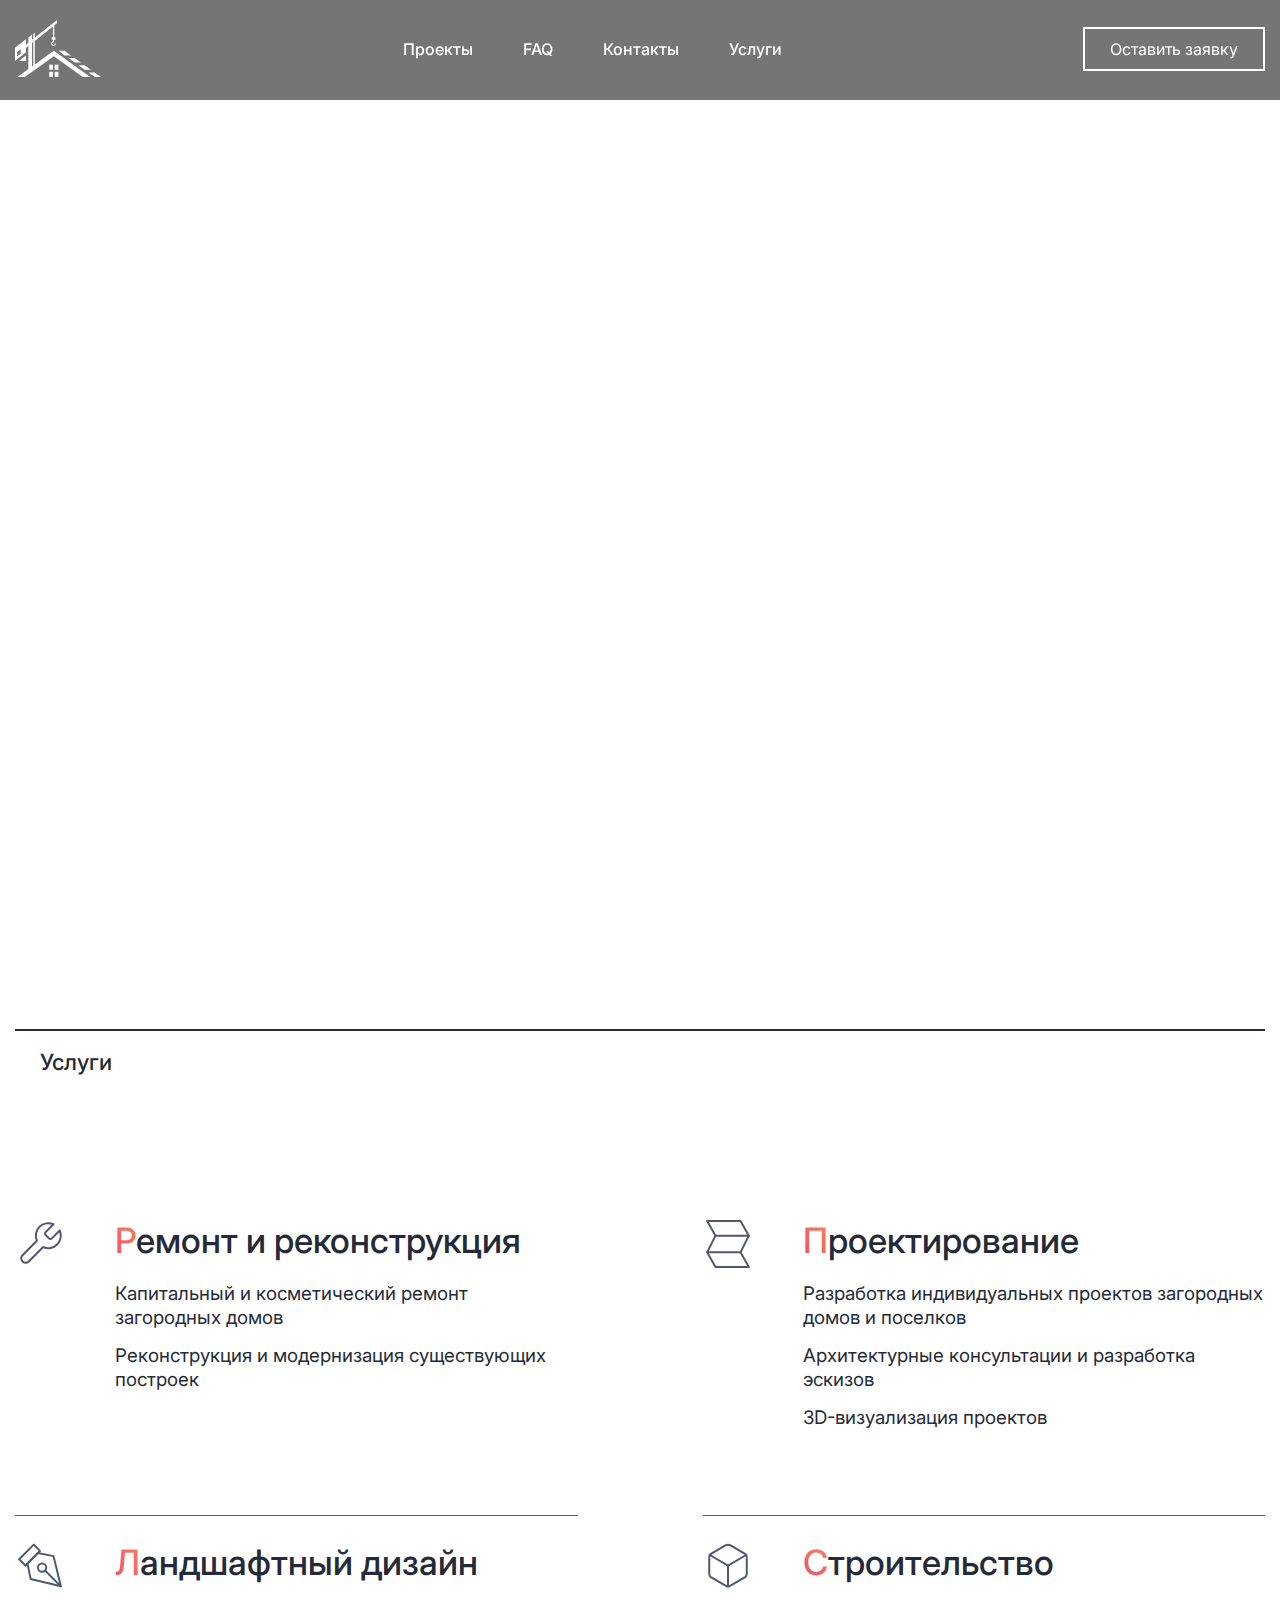
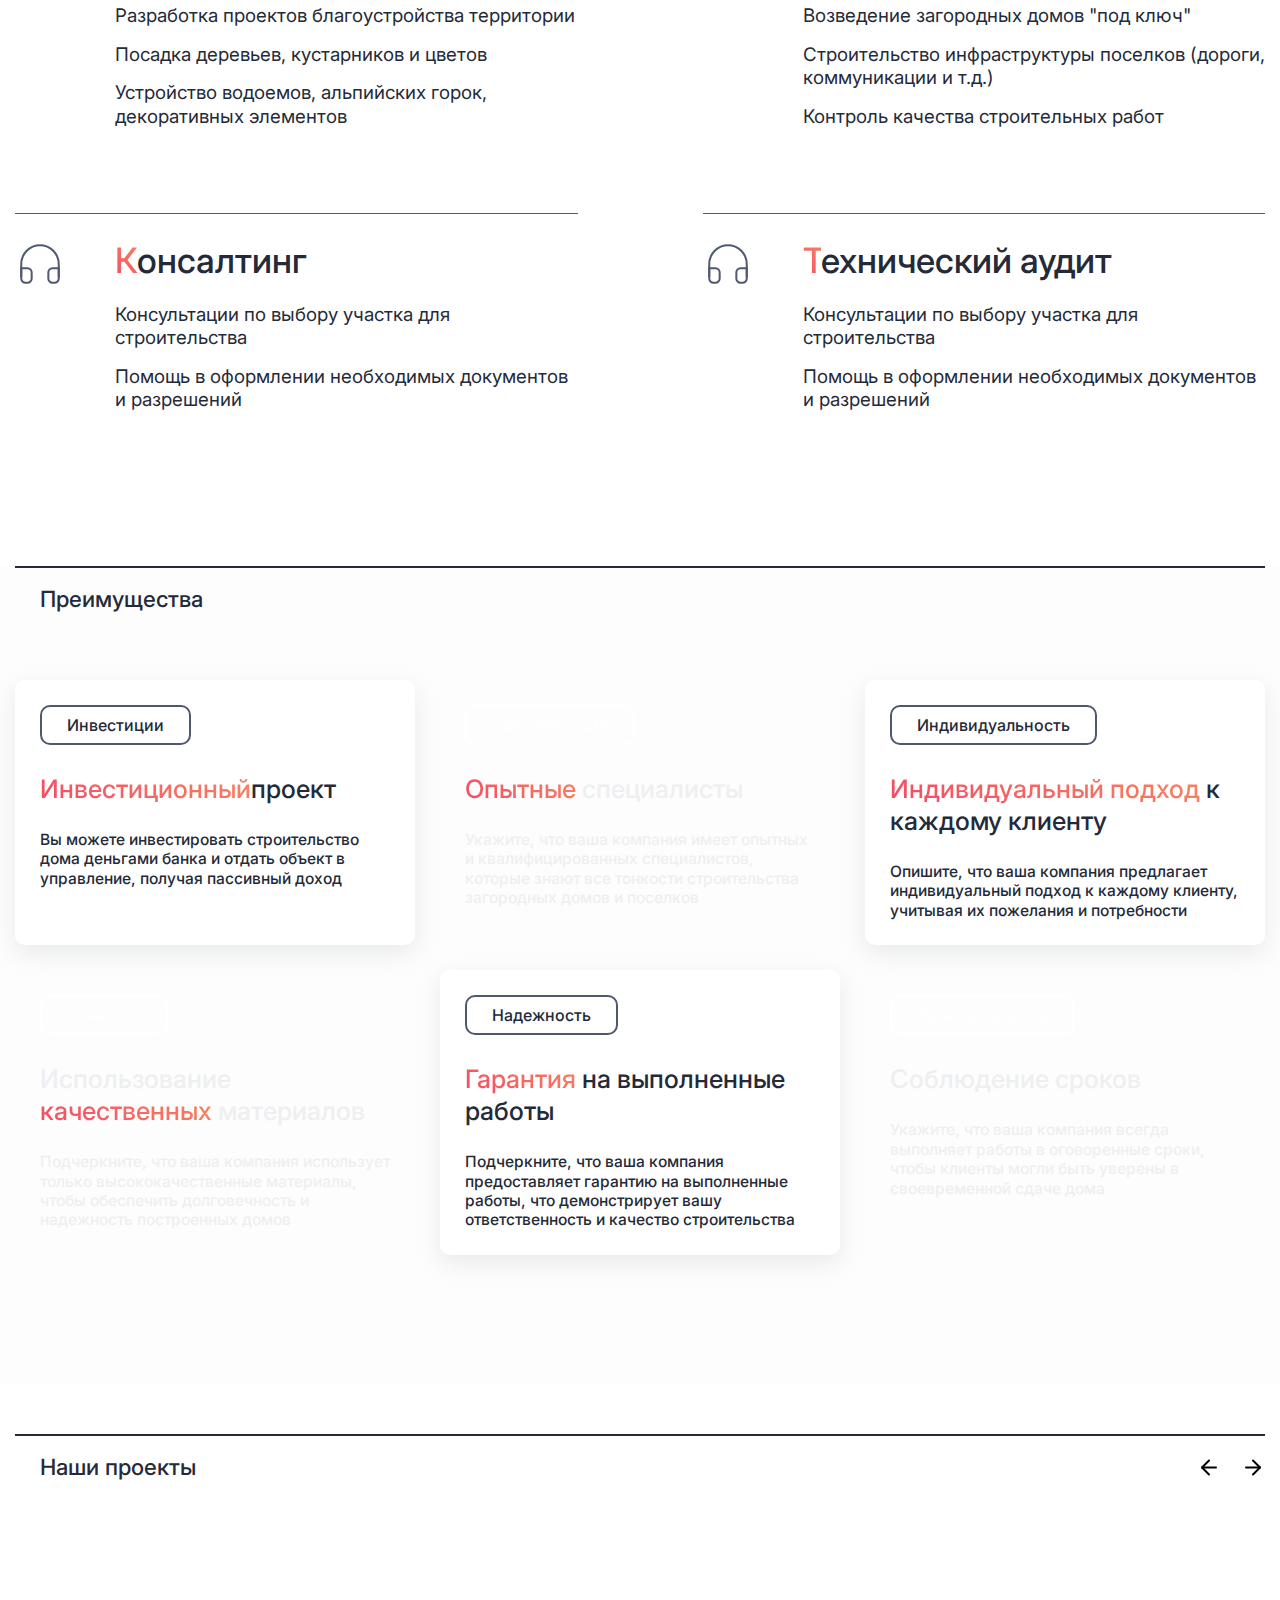
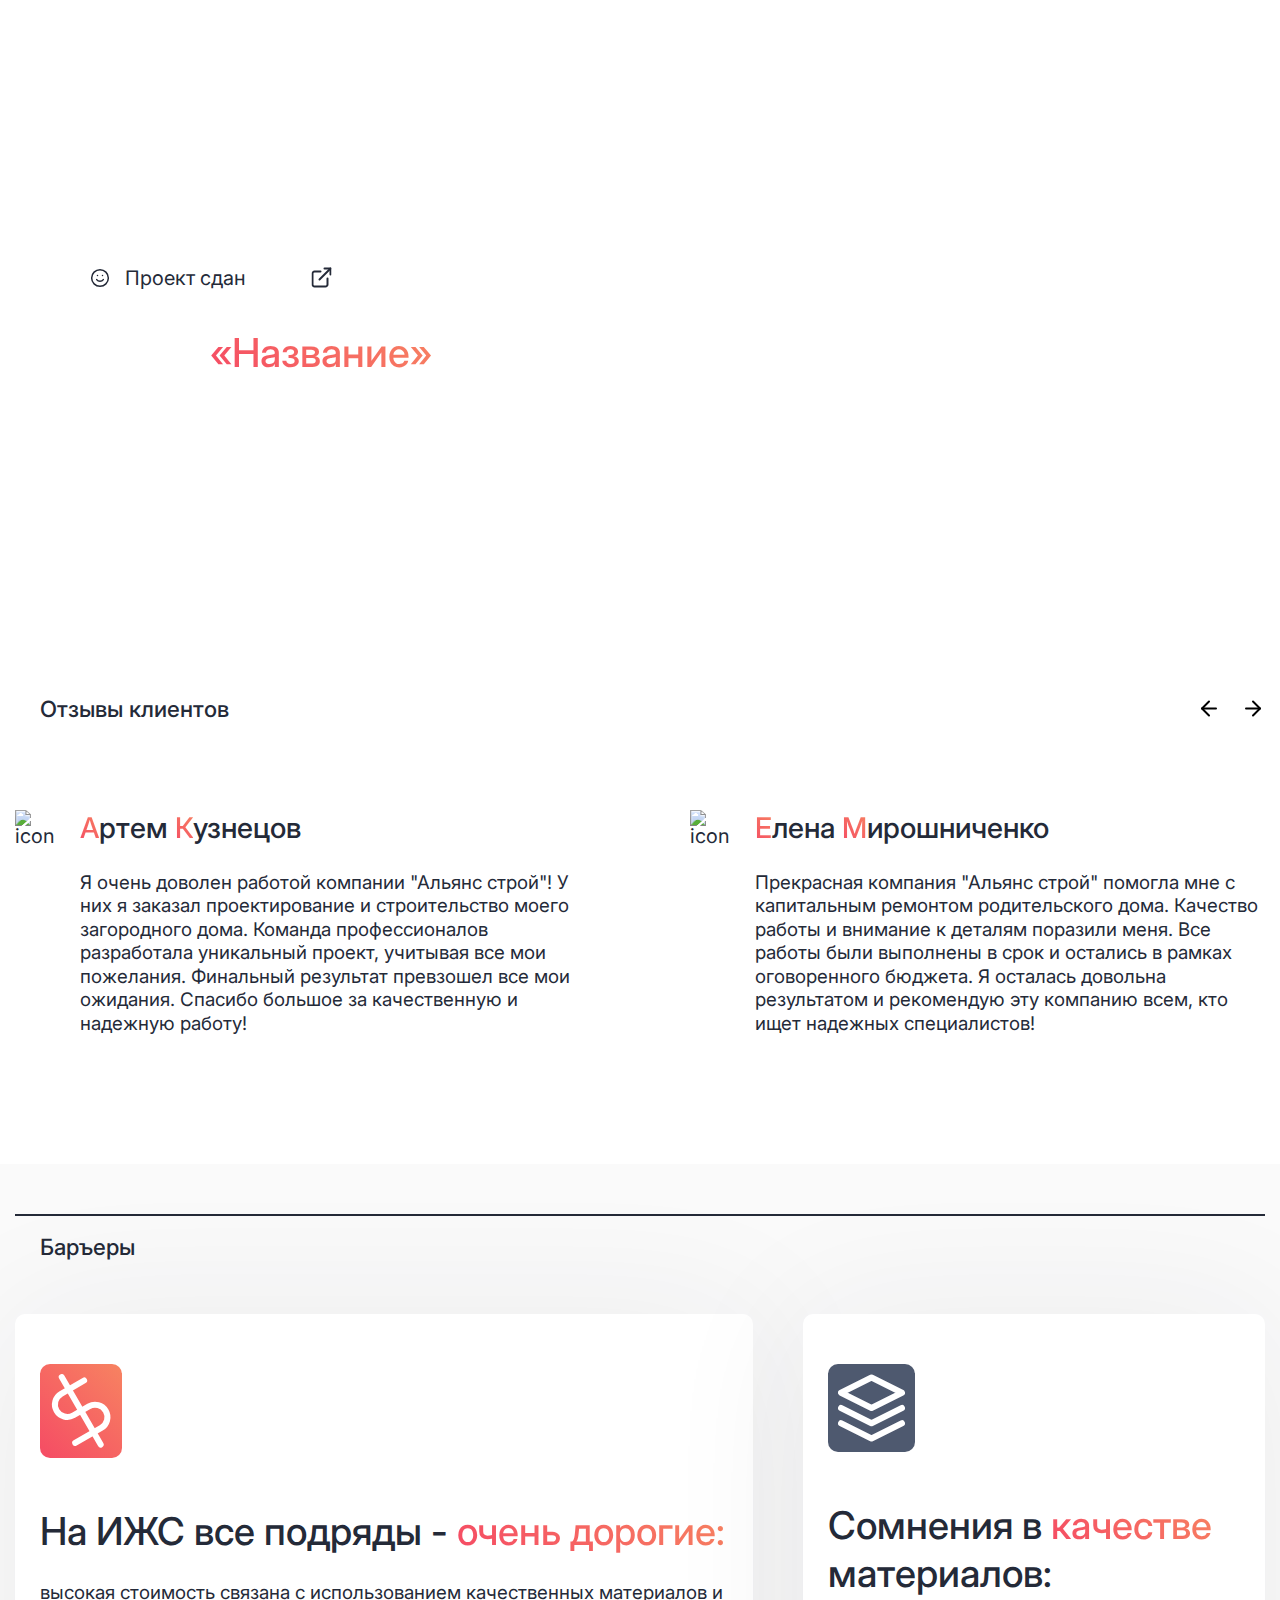
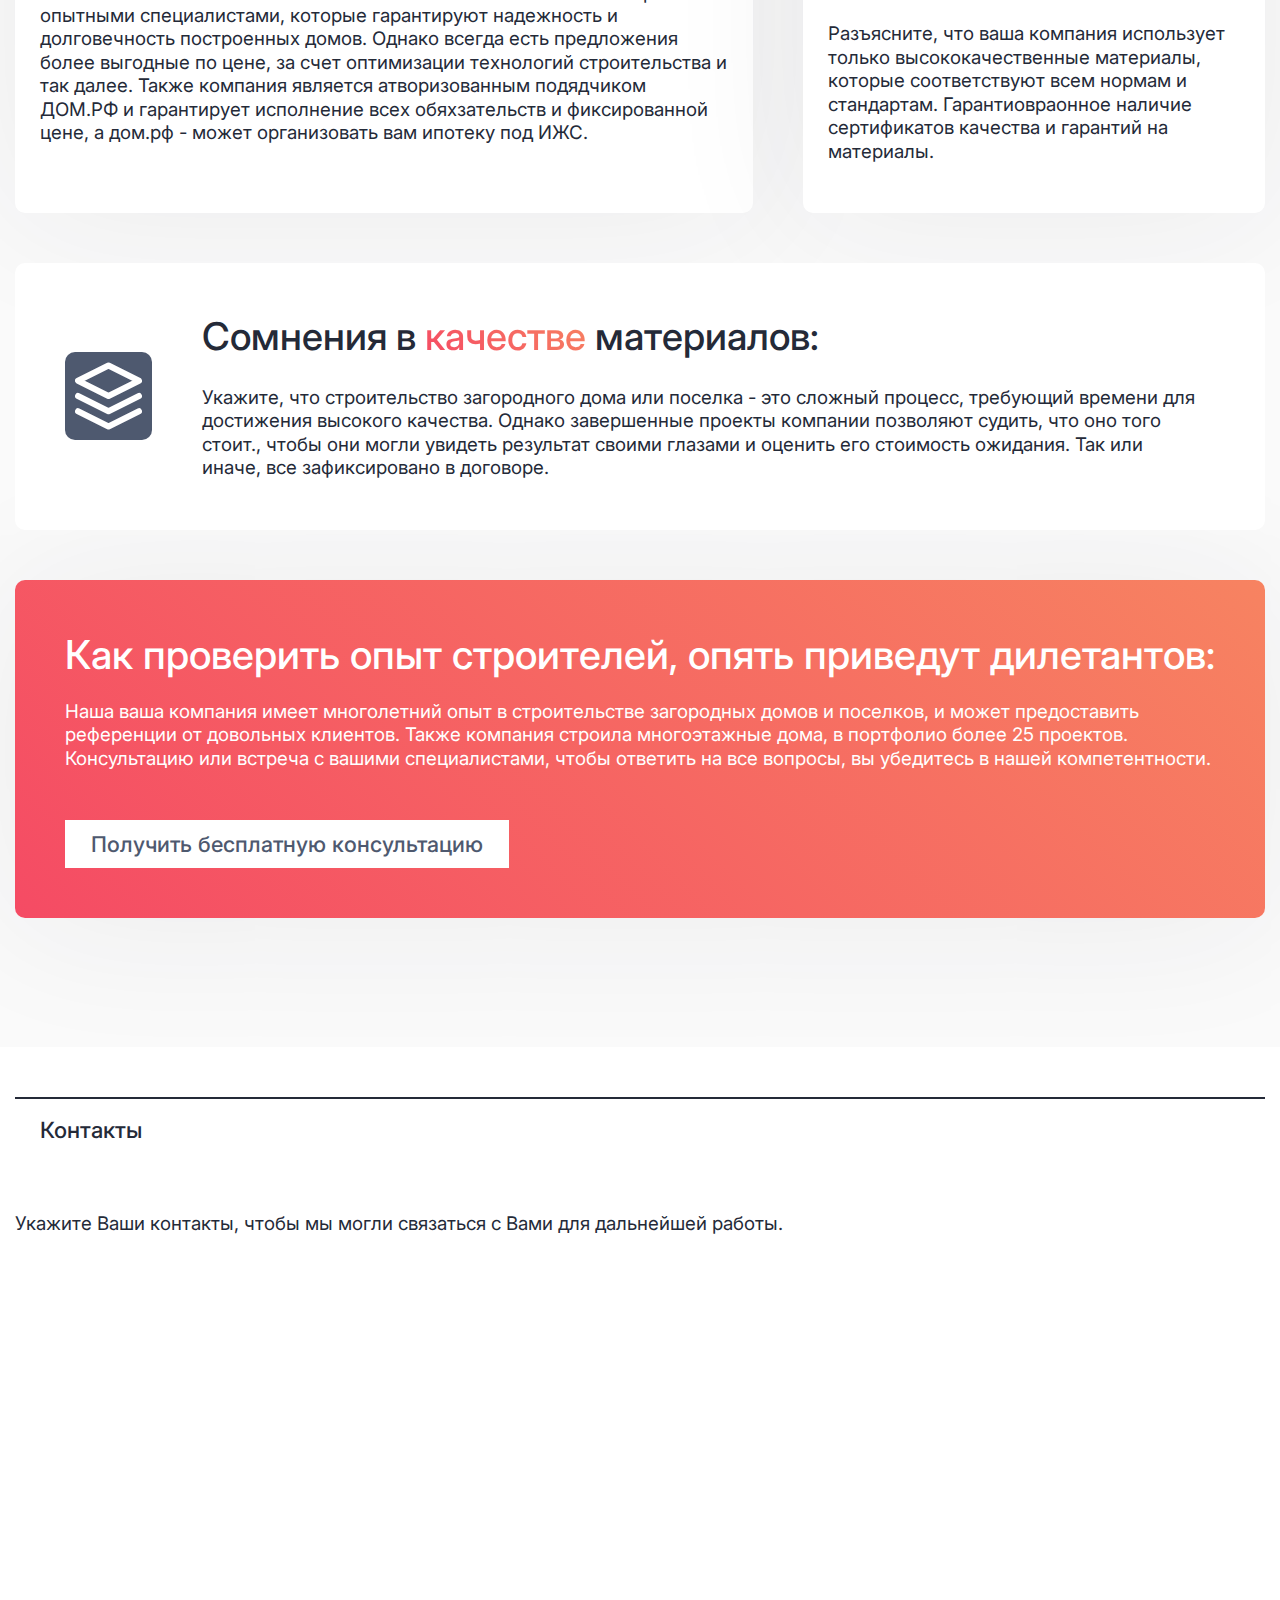
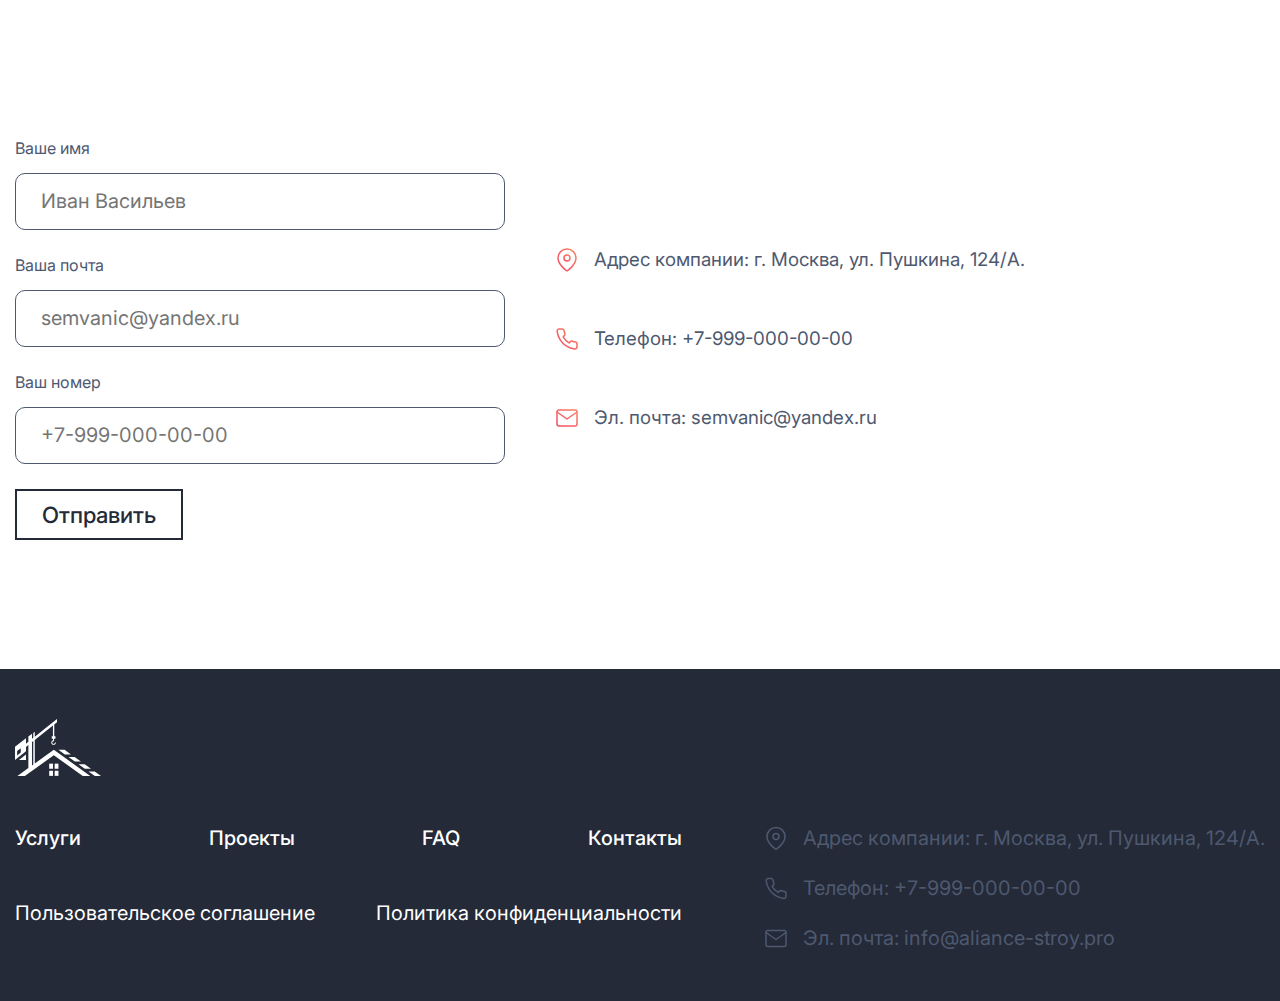
==== commit fa7f1f81: "Add files via upload" ====
--- a/index.html
+++ b/index.html
@@ -5,7 +5,7 @@
 	<title>HomePage</title>
 	<meta charset="UTF-8">
 	<meta name="format-detection" content="telephone=no">
-	<link rel="stylesheet" href="css/style.min.css?_v=20230731133526">
+	<link rel="stylesheet" href="css/style.min.css?_v=20230807145741">
 	<meta name="viewport" content="width=device-width, initial-scale=1.0">
 </head>
 
@@ -49,6 +49,10 @@
 						</p>
 					</div>
 				</div>
+				<div id="player"></div>
+				<video class="mob-video" autoplay="autoplay" loop muted="muted" playsinline="playsinline">
+					<source src="./files/mobile-video.mp4" type="video/mp4">
+				</video>
 			</section>
 			<section class="services">
 				<div class="services__container">
@@ -341,7 +345,7 @@
 						<div class="reviews__wrapper swiper-wrapper">
 							<div class="reviews__slide swiper-slide">
 								<div class="reviews__avatar">
-									<img src="img/reviews/01.png" alt="icon">
+									<picture><source srcset="img/reviews/01.webp" type="image/webp"><img src="img/reviews/01.png" alt="icon"></picture>
 								</div>
 								<div class="reviews__body">
 									<div class="reviews__name">
@@ -358,7 +362,7 @@
 							</div>
 							<div class="reviews__slide swiper-slide">
 								<div class="reviews__avatar">
-									<img src="img/reviews/02.png" alt="icon">
+									<picture><source srcset="img/reviews/02.webp" type="image/webp"><img src="img/reviews/02.png" alt="icon"></picture>
 								</div>
 								<div class="reviews__body">
 									<div class="reviews__name">
@@ -375,7 +379,7 @@
 							</div>
 							<div class="reviews__slide swiper-slide">
 								<div class="reviews__avatar">
-									<img src="img/reviews/01.png" alt="icon">
+									<picture><source srcset="img/reviews/01.webp" type="image/webp"><img src="img/reviews/01.png" alt="icon"></picture>
 								</div>
 								<div class="reviews__body">
 									<div class="reviews__name">
@@ -394,7 +398,7 @@
 							</div>
 							<div class="reviews__slide swiper-slide">
 								<div class="reviews__avatar">
-									<img src="img/reviews/02.png" alt="icon">
+									<picture><source srcset="img/reviews/02.webp" type="image/webp"><img src="img/reviews/02.png" alt="icon"></picture>
 								</div>
 								<div class="reviews__body">
 									<div class="reviews__name">
@@ -595,7 +599,67 @@
 			</div>
 		</div>
 	</div>
-	<script src="js/app.min.js?_v=20230731133526"></script>
+	<script>
+		// 2. This code loads the IFrame Player API code asynchronously.
+		var tag = document.createElement('script');
+
+		tag.src = "https://www.youtube.com/iframe_api";
+		var firstScriptTag = document.getElementsByTagName('script')[0];
+		firstScriptTag.parentNode.insertBefore(tag, firstScriptTag);
+
+		// 3. This function creates an <iframe> (and YouTube player)
+		//    after the API code downloads.
+		function onYouTubeIframeAPIReady() {
+			changeVideo('Nmx42joOBfc');
+		}
+		// 4. The API will call this function when the video player is ready.
+		function onPlayerReady(event) {
+			event.target.playVideo();
+			// if(window.innerWidth < 479){
+			// 	player.loadVideoById('q2SvAHdqw0Q');
+			// }
+		}
+
+		// 5. The API calls this function when the player's state changes.
+		//    The function indicates that when playing a video (state=1),
+		//    the player should play for six seconds and then stop.
+		var done = false;
+
+		function onPlayerStateChange(event) {
+			if (event.data == YT.PlayerState.PLAYING && !done) {
+				setTimeout(stopVideo, 6000);
+				done = true;
+			}
+		}
+		// function stopVideo() {
+		// 	player.stopVideo();
+		// }
+
+		var player;
+
+		function changeVideo(vidid) {
+			if (player) {
+				player.destroy;
+			}
+			player = new YT.Player('player', {
+				width: '100%',
+				videoId: vidid,
+				playerVars: {
+					autoplay: 1,
+					playsinline: 1,
+					mute: 1,
+					controls: 0,
+					loop: 1,
+					playlist: 'Nmx42joOBfc',
+					showinfo: 0
+				},
+				events: {
+					onReady: onPlayerReady,
+				},
+			});
+		}
+	</script>
+	<script src="js/app.min.js?_v=20230807145741"></script>
 </body>
 
 </html>--- a/css/style.min.css
+++ b/css/style.min.css
@@ -1 +1 @@
-@charset "UTF-8";@import url(https://fonts.googleapis.com/css?family=Inter:regular,500,600,700&display=swap);*{padding:0;margin:0;border:0}*,:after,:before{-webkit-box-sizing:border-box;box-sizing:border-box}body,html{height:100%;min-width:320px}body{color:#242a38;line-height:1;font-family:Inter;font-size:1.25rem;-ms-text-size-adjust:100%;-moz-text-size-adjust:100%;-webkit-text-size-adjust:100%;-webkit-font-smoothing:antialiased;-moz-osx-font-smoothing:grayscale}button,input,textarea{font-family:Inter;font-size:inherit}button{cursor:pointer;color:inherit;background-color:inherit}a{color:inherit;text-decoration:none}a:visited{text-decoration:none}a:hover{text-decoration:none}ul li{list-style:none}img{vertical-align:top}h1,h2,h3,h4,h5,h6{font-weight:inherit;font-size:inherit}.lock body{overflow:hidden;-ms-touch-action:none;touch-action:none;-ms-scroll-chaining:none;overscroll-behavior:none}.wrapper{min-height:100%;display:-webkit-box;display:-ms-flexbox;display:flex;-webkit-box-orient:vertical;-webkit-box-direction:normal;-ms-flex-direction:column;flex-direction:column;overflow:hidden}.wrapper>main{-webkit-box-flex:1;-ms-flex:1 1 auto;flex:1 1 auto}.wrapper>*{min-width:0}[class*=__container]{max-width:95.75rem;margin:0 auto;padding:0 .9375rem}input[type=email],input[type=tel],input[type=text],textarea{-webkit-appearance:none;-moz-appearance:none;appearance:none}.input{padding:15px 25px;width:100%;display:block;border-radius:10px;border:1px solid var(--sub,#4e596f);color:inherit;font-size:20px;line-height:125%}.input._form-error{border:1px solid #ff4500}.input:focus{outline:0}textarea.input{resize:none;padding:0 0}.form__error{padding-top:4px;font-size:14px;color:#ff4500}body::after{content:"";background-color:rgba(0,0,0,.5);position:fixed;width:100%;height:100%;top:0;left:0;opacity:0;-webkit-transition:opacity .8s ease 0s;transition:opacity .8s ease 0s;pointer-events:none;z-index:149}.popup-show body::after{opacity:1}.popup{position:fixed;top:0;left:0;bottom:0;right:0;padding:30px 10px;-webkit-transition:visibility .8s ease 0s;transition:visibility .8s ease 0s;visibility:hidden;pointer-events:none}.popup_show{z-index:150;visibility:visible;overflow:auto;pointer-events:auto}.popup_show .popup__content{visibility:visible;-webkit-transform:scale(1);-ms-transform:scale(1);transform:scale(1)}.popup__wrapper{display:-webkit-box;display:-ms-flexbox;display:flex;-webkit-box-orient:vertical;-webkit-box-direction:normal;-ms-flex-direction:column;flex-direction:column;-webkit-box-align:center;-ms-flex-align:center;align-items:center;min-height:100%;-webkit-box-flex:1;-ms-flex:1 1 auto;flex:1 1 auto;width:100%;display:flex;-webkit-box-pack:center;-ms-flex-pack:center;justify-content:center;align-items:center}.popup__content{visibility:hidden;-webkit-transform:scale(0);-ms-transform:scale(0);transform:scale(0);-webkit-transition:-webkit-transform .3s ease 0s;transition:-webkit-transform .3s ease 0s;transition:transform .3s ease 0s;transition:transform .3s ease 0s,-webkit-transform .3s ease 0s;background-color:#242a38;padding:20px;width:100%;max-width:600px;border-radius:20px}.lock .popup__content{visibility:visible}.popup__text{font-size:24px;color:#fff;text-align:center;margin-bottom:30px}.popup__button{text-align:center}[data-fullscreen]{min-height:100vh}.touch [data-fullscreen]{min-height:calc(var(--vh,1vh) * 100)}[class*=-ibg]{position:relative}[class*=-ibg] img{position:absolute;width:100%;height:100%;top:0;left:0;-o-object-fit:cover;object-fit:cover}[class*=-ibg_contain] img{-o-object-fit:contain;object-fit:contain}.button{color:#fff;font-size:1rem;padding:.625rem 1.5625rem;border:2px solid #fff;display:inline-block}.wrapper_projects .button{border:2px solid #242a38;color:#242a38}.button_size{font-size:1.5rem}.label{border-top:.125rem solid #242a38;padding:1.25rem 1.5625rem;font-weight:500}.label_no-line{border:none}.page_projects{padding-top:150px}[animation]{opacity:0;-webkit-transform:translate(0,100%);-ms-transform:translate(0,100%);transform:translate(0,100%);-webkit-transition:all 1s ease 0s;transition:all 1s ease 0s}[animation]._watcher-view{opacity:1;-webkit-transform:translate(0,0);-ms-transform:translate(0,0);transform:translate(0,0)}[animation-o]{opacity:0;-webkit-transition:all 1s ease .5s;transition:all 1s ease .5s}[animation-o]._watcher-view{opacity:1}.header{padding:1.25rem 0;position:fixed;top:0;z-index:100;left:0;width:100%;min-height:6.25rem}.wrapper_projects .header{background-color:#fff;color:#242a38}.wrapper_projects .header .logo-dark{display:block}.wrapper_projects .header .logo-light{display:none}.header._header-scroll{background-color:rgba(51,51,51,.679);color:#fff}.wrapper_projects .header._header-scroll{background-color:#fff}.header__container{display:-webkit-box;display:-ms-flexbox;display:flex;-webkit-box-align:center;-ms-flex-align:center;align-items:center;-webkit-column-gap:15px;-moz-column-gap:15px;column-gap:15px}.header__menu{-webkit-box-flex:1;-ms-flex-positive:1;flex-grow:1}.menu__list{display:-webkit-box;display:-ms-flexbox;display:flex;-webkit-box-pack:center;-ms-flex-pack:center;justify-content:center;text-transform:capitalize;-webkit-column-gap:3.125rem;-moz-column-gap:3.125rem;column-gap:3.125rem;row-gap:1.25rem;-ms-flex-wrap:wrap;flex-wrap:wrap}.menu__link{font-size:1rem;font-weight:500;line-height:1.21;color:#fff;position:relative;overflow:hidden}.wrapper_projects .menu__link{color:#242a38}.wrapper_projects .menu__link::after{content:"";background-color:#242a38}.menu__link::after{content:"";position:absolute;bottom:-3px;left:50%;width:0%;height:.125rem;background-color:#fff;-webkit-transition:all .5s ease 0s;transition:all .5s ease 0s}.footer{background-color:#242a38;padding:3.125rem 0}.footer__logo{display:inline-block;margin-bottom:3.125rem}.footer__list{display:-webkit-box;display:-ms-flexbox;display:flex;-webkit-box-pack:justify;-ms-flex-pack:justify;justify-content:space-between;gap:3.125rem}.footer__list:not(:last-child){margin-bottom:3.125rem}.footer__link{color:#fff;font-size:1.25rem;font-weight:500;line-height:125%;position:relative;overflow:hidden}.footer__link::after{content:"";position:absolute;bottom:-3px;left:50%;width:0%;height:.125rem;background-color:#fff;-webkit-transition:all .5s ease 0s;transition:all .5s ease 0s}.footer__info{display:-webkit-box;display:-ms-flexbox;display:flex;-webkit-box-pack:justify;-ms-flex-pack:justify;justify-content:space-between}.footer__privacy-policy,.footer__user-agreement{display:inline-block;color:#fff;font-size:1.25rem;line-height:125%}.actions-footer__item{display:-webkit-box;display:-ms-flexbox;display:flex;-webkit-box-align:center;-ms-flex-align:center;align-items:center;gap:15px}.actions-footer__item:not(:last-child){margin-bottom:1.5625rem}.actions-footer__link{color:#4e596f;font-size:1.25rem;font-weight:400;line-height:125%;-webkit-transition:all .5s ease 0s;transition:all .5s ease 0s}.hero{background:url(../img/main-bg.png) center/cover no-repeat;display:-webkit-box;display:-ms-flexbox;display:flex;-webkit-box-orient:vertical;-webkit-box-direction:normal;-ms-flex-direction:column;flex-direction:column;-webkit-box-align:end;-ms-flex-align:end;align-items:flex-end;-webkit-box-pack:end;-ms-flex-pack:end;justify-content:flex-end;padding:10rem 0}.hero__container{min-height:100%;width:100%}.hero__buttons{display:-webkit-box;display:-ms-flexbox;display:flex;gap:3.125rem}.hero__buttons:not(:last-child){margin-bottom:3.75rem}.hero__info{display:-webkit-box;display:-ms-flexbox;display:flex;-webkit-box-align:center;-ms-flex-align:center;align-items:center;gap:3.125rem}.hero__title{color:#fff;line-height:125%}.hero__description{color:#fff;line-height:125%;border-left:.125rem solid #fff}.services__label:not(:last-child){margin-bottom:6.25rem}.services__icon img{width:3.125rem;height:3.125rem;-o-object-fit:cover;object-fit:cover}.services__items{display:-ms-grid;display:grid;-ms-grid-columns:(45%)[2];grid-template-columns:repeat(2,45%);-ms-flex-wrap:wrap;flex-wrap:wrap;-webkit-box-pack:justify;-ms-flex-pack:justify;justify-content:space-between;row-gap:3.75rem;-webkit-column-gap:1.25rem;-moz-column-gap:1.25rem;column-gap:1.25rem}.services__item{display:-webkit-box;display:-ms-flexbox;display:flex;gap:3.125rem;padding:1.5625rem 0}.services__item:nth-child(1){border-top:none}.services__subtitle{font-weight:500;line-height:125%}.services__subtitle:not(:last-child){margin-bottom:1.25rem}.services__subtitle span{background:var(--main-linear,linear-gradient(45deg,#f54b64 0,#f78361 100%));background-clip:text;-webkit-background-clip:text;-webkit-text-fill-color:transparent}.services__name{line-height:125%}.services__name:not(:last-child){margin-bottom:.9375rem}.advantages{background:#fdfdfd}.advantages__label:not(:last-child){margin-bottom:3.125rem}.advantages__wrapper{display:-webkit-box;display:-ms-flexbox;display:flex;gap:2.5rem}.advantages__items{display:-ms-grid;display:grid;-ms-grid-columns:(1fr)[3];grid-template-columns:repeat(3,1fr);-webkit-column-gap:2.5rem;-moz-column-gap:2.5rem;column-gap:2.5rem;row-gap:1.5625rem}.advantages__item{border-radius:10px;overflow:hidden;padding:1.5625rem 2.5rem}.advantages__item:nth-child(even){background:url(../img/bg-2.png) center/cover no-repeat}.advantages__item:nth-child(odd){background:#fff;-webkit-box-shadow:rgba(149,157,165,.2) 0 8px 24px;box-shadow:rgba(149,157,165,.2) 0 8px 24px}.advantages__item_bg{background:#fff}.advantages__item_bg .advantages__text{color:inherit}.advantages__item_bg .advantages__subtitle{color:inherit}.advantages__item_bg .advantages__type{color:inherit;border:.125rem solid #4e596f}.advantages__header:not(:last-child){margin-bottom:1.5625rem}.advantages__type{display:inline-block;padding:.625rem 1.5625rem;color:#fff;font-size:1rem;overflow:hidden;border-radius:.625rem;border:.125rem solid #fff;font-weight:500}.advantages__type:not(:last-child){margin-bottom:1.5625rem}.advantages__subtitle{color:#eeeff1;font-weight:500;line-height:125%}.advantages__subtitle span{background:var(--main-linear,linear-gradient(45deg,#f54b64 0,#f78361 100%));background-clip:text;-webkit-background-clip:text;-webkit-text-fill-color:transparent}.advantages__subtitle:not(:last-child){margin-bottom:1.5625rem}.advantages__text{color:#eeeff1;font-weight:500;line-height:125%}.projects{padding-top:3.125rem}.projects__top{border-top:.125rem solid #242a38;display:-webkit-box;display:-ms-flexbox;display:flex;-webkit-box-pack:justify;-ms-flex-pack:justify;justify-content:space-between;-webkit-box-align:center;-ms-flex-align:center;align-items:center}.projects__top:not(:last-child){margin-bottom:70px}.projects__controll{display:-webkit-box;display:-ms-flexbox;display:flex;gap:20px}.projects__slider{overflow:visible!important}.projects__wrapper{min-height:580px}.projects__slide{height:100%;background:url(../img/bg-2.png) center/cover no-repeat;padding:75px 50px;display:-webkit-box;display:-ms-flexbox;display:flex;-webkit-box-orient:vertical;-webkit-box-direction:normal;-ms-flex-direction:column;flex-direction:column;-webkit-box-pack:end;-ms-flex-pack:end;justify-content:flex-end}.slide-projects{border-radius:10px}.slide-projects__top{display:-webkit-box;display:-ms-flexbox;display:flex;-webkit-box-align:center;-ms-flex-align:center;align-items:center;gap:1.5625rem}.slide-projects__top:not(:last-child){margin-bottom:25px}.slide-projects__status{border-radius:10px;padding:15px 25px;background:#fff;display:-webkit-inline-box;display:-ms-inline-flexbox;display:inline-flex;gap:15px;-webkit-box-align:center;-ms-flex-align:center;align-items:center}.slide-projects__link{border-radius:10px;background:#fff;padding:15px}.slide-projects__subtitle{color:#fff;font-size:40px;font-weight:500;line-height:125%}.slide-projects__subtitle:not(:last-child){margin-bottom:25px}.slide-projects__subtitle span{background:var(--main-linear,linear-gradient(45deg,#f54b64 0,#f78361 100%));background-clip:text;-webkit-background-clip:text;-webkit-text-fill-color:transparent}.slide-projects__text{color:#fff;font-weight:500;line-height:125%;max-width:53rem}.reviews__top{display:-webkit-box;display:-ms-flexbox;display:flex;-webkit-box-align:center;-ms-flex-align:center;align-items:center;-webkit-box-pack:justify;-ms-flex-pack:justify;justify-content:space-between}.reviews__top:not(:last-child){margin-bottom:70px}.reviews__controll{display:-webkit-box;display:-ms-flexbox;display:flex;gap:1.25rem}.reviews__slider{overflow:visible!important}.reviews__slide{display:-webkit-box;display:-ms-flexbox;display:flex;gap:25px}.reviews__name{font-weight:500;line-height:125%}.reviews__name:not(:last-child){margin-bottom:25px}.reviews__name span{background:var(--main-linear,linear-gradient(45deg,#f54b64 0,#f78361 100%));background-clip:text;-webkit-background-clip:text;-webkit-text-fill-color:transparent}.reviews__text{line-height:125%}.barriers{padding-top:50px;background-color:#fafafa}.barriers__label:not(:last-child){margin-bottom:35px}.barriers__items{display:-ms-grid;display:grid;-ms-grid-columns:59% 1fr;grid-template-columns:59% 1fr;gap:3.125rem}.barriers__items:not(:last-child){margin-bottom:50px}.barriers__item{-webkit-transition:all .5s ease 0s;transition:all .5s ease 0s;padding:3.125rem 1.5625rem;border-radius:10px;background:#fff;-webkit-box-shadow:0 4px 150px 0 rgba(36,42,56,.07);box-shadow:0 4px 150px 0 rgba(36,42,56,.07);background-color:#fff}.barriers__solo{width:100%;-webkit-transition:all .5s ease 0s;transition:all .5s ease 0s;padding:3.125rem;border-radius:10px;background:#fff;background-color:#fff;display:-webkit-inline-box;display:-ms-inline-flexbox;display:inline-flex;-webkit-box-align:start;-ms-flex-align:start;align-items:flex-start;gap:50px}.barriers__solo:not(:last-child){margin-bottom:50px}.barriers__solo .barriers__icon{margin-bottom:0!important}.barriers__solo .barriers__text{max-width:1000px}.barriers__icon{display:inline-block;padding:10px;border-radius:10px}.barriers__icon_1{background:var(--main-linear,linear-gradient(45deg,#f54b64 0,#f78361 100%))}.barriers__icon_2{background:#4e596f}.barriers__icon_3{background:#4e596f}.barriers__icon:not(:last-child){margin-bottom:50px}.barriers__subtitle{font-weight:500;line-height:125%}.barriers__subtitle:not(:last-child){margin-bottom:25px}.barriers__subtitle span{background:var(--main-linear,linear-gradient(45deg,#f54b64 0,#f78361 100%));background-clip:text;-webkit-background-clip:text;-webkit-text-fill-color:transparent}.barriers__text{font-weight:400;line-height:125%}.callback-barriers{-webkit-transition:all .5s ease 0s;transition:all .5s ease 0s;border-radius:10px;background:var(--main-linear,linear-gradient(45deg,#f54b64 0,#f78361 100%));-webkit-box-shadow:0 4px 150px 0 rgba(36,42,56,.07);box-shadow:0 4px 150px 0 rgba(36,42,56,.07);padding:50px}.callback-barriers__button{padding:10px 25px;background-color:#fff;color:#4e596f;font-weight:500;border:1px solid transparent;-webkit-transition:all .5s ease 0s;transition:all .5s ease 0s}.callback-barriers__subtitle{color:#fff;font-size:40px;font-weight:500;line-height:125%}.callback-barriers__subtitle:not(:last-child){margin-bottom:20px}.callback-barriers__text{color:#fff;line-height:125%}.callback-barriers__text:not(:last-child){margin-bottom:50px}.contacts{padding-top:50px}.contacts iframe:not(:last-child){margin-bottom:50px}.contacts__label:not(:last-child){margin-bottom:50px}.contacts__message{line-height:125%}.contacts__message:not(:last-child){margin-bottom:50px}.contacts__wrapper{display:-webkit-box;display:-ms-flexbox;display:flex;gap:50px}.form-contacts__line{display:-webkit-box;display:-ms-flexbox;display:flex;-webkit-box-orient:vertical;-webkit-box-direction:normal;-ms-flex-direction:column;flex-direction:column}.form-contacts__line:not(:last-child){margin-bottom:25px}.form-contacts__label{cursor:pointer;display:inline-block;color:#4e596f;font-size:1rem;line-height:125%}.form-contacts__label:not(:last-child){margin-bottom:15px}.form-contacts__button{color:var(--main,#242a38);font-weight:500;border:2px solid var(--main,#242a38);padding:10px 25px;-webkit-transition:all .5s ease 0s;transition:all .5s ease 0s}.contacts__item{display:-webkit-box;display:-ms-flexbox;display:flex;-webkit-box-align:center;-ms-flex-align:center;align-items:center;gap:15px}.contacts__item:not(:last-child){margin-bottom:55px}.contacts__item a,.contacts__item span{color:var(--sub,#4e596f);line-height:125%}.projects-info__label:not(:last-child){margin-bottom:70px}.projects-info__items{display:-ms-grid;display:grid;-ms-grid-columns:(400px)[3];grid-template-columns:repeat(3,400px);gap:1.5625rem;-webkit-box-align:center;-ms-flex-align:center;align-items:center}.projects-info__item{border-radius:10px;border:1px solid var(--sub,#4e596f);display:-webkit-box;display:-ms-flexbox;display:flex;-webkit-box-align:center;-ms-flex-align:center;align-items:center;padding:15px 25px;gap:.9375rem}.projects-info__item span{line-height:125%}.projects-technical__label:not(:last-child){margin-bottom:70px}.projects-technical__list{display:-ms-grid;display:grid;-ms-grid-columns:(1fr)[3];grid-template-columns:repeat(3,1fr)}.projects-technical__item{color:var(--main,#242a38);line-height:125%}.projects-technical__item:not(:last-child){margin-bottom:25px}.project-info__label:not(:last-child){margin-bottom:30px}.project-info__text{max-width:53.125rem;margin-left:auto;color:#242a38;line-height:125%}.project-photo__label:not(:last-child){margin-bottom:35px}.project-photo__image img{max-width:100%;-o-object-fit:cover;object-fit:cover}.project-photo__image:not(:last-child){margin-bottom:50px}.investment-best{background-color:#fdfdfd}.investment-best__label:not(:last-child){margin-bottom:70px}.investment-best__items{display:-webkit-box;display:-ms-flexbox;display:flex;-webkit-box-pack:center;-ms-flex-pack:center;justify-content:center;-ms-flex-wrap:wrap;flex-wrap:wrap;gap:1.875rem}.investment-best__item{-webkit-box-flex:1;-ms-flex-positive:1;flex-grow:1;display:-webkit-box;display:-ms-flexbox;display:flex;-webkit-box-align:center;-ms-flex-align:center;align-items:center;-webkit-column-gap:1.25rem;-moz-column-gap:1.25rem;column-gap:1.25rem;padding:3.75rem 2.5rem;border-radius:10px;background:#fff;-webkit-box-shadow:0 4px 150px 0 rgba(36,42,56,.07);box-shadow:0 4px 150px 0 rgba(36,42,56,.07)}.investment-best__item:last-child{border-radius:10px;background:var(--main-linear,linear-gradient(45deg,#f54b64 0,#f78361 100%));-webkit-box-shadow:0 4px 150px 0 rgba(36,42,56,.07);box-shadow:0 4px 150px 0 rgba(36,42,56,.07)}.investment-best__name{font-weight:500;max-width:20rem}.investment-best__name_color{color:#fff}.investment-best__name span{background:var(--main-linear,linear-gradient(45deg,#f54b64 0,#f78361 100%));background-clip:text;-webkit-background-clip:text;-webkit-text-fill-color:transparent}.investment-strategy{background-color:#fdfdfd}.investment-strategy__label:not(:last-child){margin-bottom:70px}.investment-strategy__wrapper{max-width:53.125rem;margin-left:auto}.investment-strategy__header{font-weight:500}.investment-strategy__header span{background:var(--main-linear,linear-gradient(45deg,#f54b64 0,#f78361 100%));background-clip:text;-webkit-background-clip:text;-webkit-text-fill-color:transparent}.investment-strategy__list{display:-ms-grid;display:grid;gap:1.25rem}.investment-strategy__item{line-height:125%;line-height:125%;padding:1.5625rem 0}.investment-strategy__item:not(:last-child){border-bottom:2px solid var(--main,#242a38)}.investment-more{background-color:#fdfdfd}.investment-more__label:not(:last-child){margin-bottom:70px}.investment-more__items{display:-ms-grid;display:grid;-ms-grid-columns:(1fr)[2];grid-template-columns:repeat(2,1fr);gap:1.875rem}.investment-more__info{display:-ms-grid;display:grid;gap:3.125rem;border-radius:10px;background:var(--main-linear,linear-gradient(45deg,#f54b64 0,#f78361 100%));-webkit-box-shadow:0 4px 150px 0 rgba(36,42,56,.07);box-shadow:0 4px 150px 0 rgba(36,42,56,.07);padding:25px 50px}.investment-more__header{color:#fff;font-weight:500;line-height:125%}.investment-more__list li{border-radius:10px;background:#fff;display:-ms-grid;display:grid;gap:3.125rem;-ms-grid-columns:30px 1fr;grid-template-columns:30px 1fr;-webkit-box-shadow:0 4px 150px 0 rgba(36,42,56,.07);box-shadow:0 4px 150px 0 rgba(36,42,56,.07);padding:3.75rem 2.5rem}.investment-more__list li:not(:last-child){margin-bottom:30px}.investment-more__count{color:var(--sub,#4e596f);font-weight:500}.investment-more__name{font-weight:500}.investment-more__name span{background:var(--main-linear,linear-gradient(45deg,#f54b64 0,#f78361 100%));background-clip:text;-webkit-background-clip:text;-webkit-text-fill-color:transparent}.investement-calculator{background-color:#fdfdfd}.investement-calculator__label:not(:last-child){margin-bottom:4.375rem}.investement-calculator__label-form{color:#4e596f;display:inline-block;font-size:1rem;cursor:pointer;line-height:125%}.investement-calculator__label-form:not(:last-child){margin-bottom:15px}.investement-calculator__wrapper{max-width:53.125rem;margin-left:auto;overflow:hidden;display:-ms-grid;display:grid;-webkit-box-align:center;-ms-flex-align:center;align-items:center;gap:4.375rem;-ms-grid-columns:1fr 15rem;grid-template-columns:1fr 15rem}.investement-calculator__line:not(:last-child){margin-bottom:25px}.investement-calculator__result{display:-ms-grid;display:grid;gap:25px;border-radius:10px;background:#fff;-webkit-box-shadow:0 4px 150px 0 rgba(36,42,56,.07);box-shadow:0 4px 150px 0 rgba(36,42,56,.07);padding:25px 50px}.investement-calculator__text{font-size:16px;line-height:125%}.investement-calculator__count{background:var(--main-linear,linear-gradient(45deg,#f54b64 0,#f78361 100%));background-clip:text;-webkit-background-clip:text;-webkit-text-fill-color:transparent}.swiper{overflow:hidden}.swiper-wrapper{width:100%;height:100%;-webkit-box-sizing:content-box;box-sizing:content-box;display:-webkit-box;display:-ms-flexbox;display:flex;position:relative}.swiper-vertical .swiper-wrapper{-webkit-box-orient:vertical;-webkit-box-direction:normal;-ms-flex-direction:column;flex-direction:column}.swiper-autoheight .swiper-wrapper{-webkit-box-align:start;-ms-flex-align:start;align-items:flex-start}.swiper-initialized .swiper-slide{-ms-flex-negative:0;flex-shrink:0}.swiper-android .swiper-slide,.swiper-android .swiper-wrapper{-webkit-transform:translate3d(0,0,0);transform:translate3d(0,0,0)}.swiper-button-lock{display:none!important}@media (min-width:47.99875em){.footer__info{gap:.625rem}.hero__title{max-width:31.5rem}.hero__description{padding-top:2.3125rem;padding-bottom:2.3125rem;padding-left:50px}.hero__description{max-width:28.875rem}.services__item{border-top:.0625rem solid #4e596f}.services__item:nth-child(2){border-top:none}}@media (min-width:61.99875em){.footer__items{display:-webkit-box;display:-ms-flexbox;display:flex;-webkit-box-pack:justify;-ms-flex-pack:justify;justify-content:space-between;gap:1.25rem}.footer__menu{-webkit-box-flex:0;-ms-flex:0 1 41.6875rem;flex:0 1 41.6875rem}.barriers__icon{-ms-flex-item-align:center;-ms-grid-row-align:center;align-self:center}.contacts__wrapper{max-width:1149px;-webkit-box-align:center;-ms-flex-align:center;align-items:center}.form-contacts{min-width:490px}}@media (min-width:95.75em){.label{font-size:1.5rem}.hero__title{font-size:2.5rem}.hero__description{font-size:1.25rem}.services{padding-top:9.375rem}.services{padding-bottom:9.375rem}.services__subtitle{font-size:2.5rem}.services__name{font-size:1.25rem}.advantages{padding-bottom:9.375rem}.advantages__subtitle{font-size:1.75rem}.advantages__text{font-size:1rem}.projects{padding-bottom:9.375rem}.slide-projects__text{font-size:1.25rem}.reviews{padding-bottom:9.375rem}.reviews__name{font-size:2rem}.reviews__text{font-size:1.25rem}.barriers{padding-bottom:9.375rem}.barriers__subtitle{font-size:2.5rem}.barriers__text{font-size:1.25rem}.callback-barriers__button{font-size:1.5rem}.callback-barriers__text{font-size:1.25rem}.contacts{padding-bottom:9.375rem}.contacts__message{font-size:1.25rem}.form-contacts__button{font-size:1.5rem}.contacts__item a,.contacts__item span{font-size:1.25rem}.projects-info{padding-bottom:9.375rem}.projects-info__item span{font-size:1.25rem}.projects-technical{padding-bottom:9.375rem}.projects-technical__item{font-size:1.25rem}.project-info{padding-bottom:9.375rem}.project-info__text{font-size:1.25rem}.project-photo{padding-bottom:9.375rem}.investment-best{padding-top:9.375rem}.investment-best{padding-bottom:9.375rem}.investment-best__name{font-size:1.5rem}.investment-strategy{padding-bottom:9.375rem}.investment-strategy__header{font-size:1.5rem}.investment-strategy__item{font-size:1.25rem}.investment-more{padding-bottom:9.375rem}.investment-more__header{font-size:2rem}.investment-more__count{font-size:2.5rem}.investment-more__name{font-size:1.5rem}.investement-calculator{padding-bottom:9.375rem}}@media (max-width:20em){.label{font-size:1rem}.hero__title{font-size:1.5rem}.hero__description{font-size:1rem}.services{padding-top:3.125rem}.services{padding-bottom:3.125rem}.services__subtitle{font-size:1rem}.services__name{font-size:.875rem}.advantages{padding-bottom:3.125rem}.advantages__subtitle{font-size:1rem}.advantages__text{font-size:.875rem}.projects{padding-bottom:3.125rem}.slide-projects__text{font-size:.875rem}.reviews{padding-bottom:3.125rem}.reviews__name{font-size:1rem}.reviews__text{font-size:.875rem}.barriers{padding-bottom:3.125rem}.barriers__subtitle{font-size:2rem}.barriers__text{font-size:.875rem}.callback-barriers__button{font-size:.8125rem}.callback-barriers__text{font-size:.875rem}.contacts{padding-bottom:3.125rem}.contacts__message{font-size:.875rem}.form-contacts__button{font-size:1rem}.contacts__item a,.contacts__item span{font-size:.875rem}.projects-info{padding-bottom:3.125rem}.projects-info__item span{font-size:.875rem}.projects-technical{padding-bottom:3.125rem}.projects-technical__item{font-size:.875rem}.project-info{padding-bottom:3.125rem}.project-info__text{font-size:1rem}.project-photo{padding-bottom:3.125rem}.investment-best{padding-top:3.125rem}.investment-best{padding-bottom:3.125rem}.investment-best__name{font-size:1rem}.investment-strategy{padding-bottom:3.125rem}.investment-strategy__header{font-size:1rem}.investment-strategy__item{font-size:.875rem}.investment-more{padding-bottom:3.125rem}.investment-more__header{font-size:1rem}.investment-more__count{font-size:1rem}.investment-more__name{font-size:1rem}.investement-calculator{padding-bottom:3.125rem}}@media (max-width:95.75em){.advantages__items{gap:25px}.advantages__item{padding:25px}.projects-info__label:not(:last-child){margin-bottom:2.5rem}.projects-info__items{-ms-grid-columns:(1fr)[3];grid-template-columns:repeat(3,1fr)}}@media (max-width:61.99875em){.footer__menu:not(:last-child){margin-bottom:3.125rem}.hero__buttons{-webkit-box-orient:vertical;-webkit-box-direction:normal;-ms-flex-direction:column;flex-direction:column}.services__label:not(:last-child){margin-bottom:1.5625rem}.advantages__item{padding:40px 25px}.projects__top:not(:last-child){margin-bottom:30px}.reviews__slide{-webkit-box-orient:vertical;-webkit-box-direction:normal;-ms-flex-direction:column;flex-direction:column}.barriers__items{-ms-grid-columns:none;grid-template-columns:none}.barriers__items{gap:1.25rem}.barriers__items:not(:last-child){margin-bottom:1.5625rem}.barriers__solo{-webkit-box-orient:vertical;-webkit-box-direction:normal;-ms-flex-direction:column;flex-direction:column}.contacts__wrapper{-webkit-box-orient:vertical;-webkit-box-direction:reverse;-ms-flex-direction:column-reverse;flex-direction:column-reverse}.projects-info__items{-ms-grid-columns:none;grid-template-columns:none}.projects-technical__label:not(:last-child){margin-bottom:30px}.projects-technical__list{-ms-grid-columns:(1fr)[2];grid-template-columns:repeat(2,1fr)}.project-photo__label:not(:last-child){margin-bottom:25px}.project-photo__image:not(:last-child){margin-bottom:25px}.investment-best__label:not(:last-child){margin-bottom:35px}.investment-best__item{padding:1.875rem}.investment-strategy__label:not(:last-child){margin-bottom:2.1875rem}.investment-more__label:not(:last-child){margin-bottom:2.1875rem}.investment-more__list li{gap:1.5625rem}.investment-more__list li{padding:30px}.investement-calculator__label:not(:last-child){margin-bottom:2.1875rem}.investement-calculator__wrapper{-ms-grid-columns:none;grid-template-columns:none}}@media (max-width:47.99875em){.popup__text{font-size:20px}.touch [data-fullscreen]{-webkit-transition:height .2s;transition:height .2s}.button_size{font-size:1.25rem}.header__container{-webkit-box-orient:vertical;-webkit-box-direction:normal;-ms-flex-direction:column;flex-direction:column;row-gap:2.125rem}.header__button{display:none}.menu__list{-webkit-column-gap:1.5625rem;-moz-column-gap:1.5625rem;column-gap:1.5625rem}.menu__link{font-size:.875rem}.footer__list{-webkit-box-orient:vertical;-webkit-box-direction:normal;-ms-flex-direction:column;flex-direction:column}.footer__info{-webkit-box-orient:vertical;-webkit-box-direction:normal;-ms-flex-direction:column;flex-direction:column;gap:3.125rem}.actions-footer__link{font-size:.875rem}.hero{padding-bottom:6.25rem;padding-top:15.625rem}.hero__info{-webkit-box-orient:vertical;-webkit-box-direction:normal;-ms-flex-direction:column;flex-direction:column;-webkit-box-align:start;-ms-flex-align:start;align-items:flex-start}.hero__description{padding-left:1.5625rem}.services__icon img{width:3.125rem;height:3.125rem}.services__items{-ms-grid-columns:none;grid-template-columns:none}.services__items{row-gap:1.5625rem}.services__item{gap:1.5625rem}.services__item{border-top:.0625rem solid #4e596f}.advantages__label:not(:last-child){margin-bottom:1.5625rem}.advantages__items{-webkit-box-ordinal-group:2;-ms-flex-order:1;order:1}.advantages__items{-ms-grid-columns:none;grid-template-columns:none}.advantages__item_1{-webkit-box-ordinal-group:2;-ms-flex-order:1;order:1}.projects__slide{padding:25px}.slide-projects__status{font-size:14px}.reviews__top:not(:last-child){margin-bottom:35px}.barriers__item{padding:3.125rem 1.5625rem}.barriers__solo{padding:3.125rem 1.5625rem}.callback-barriers{padding:50px 25px}.callback-barriers__subtitle{font-size:1.8125rem}.contacts__label:not(:last-child){margin-bottom:30px}.projects-info__label:not(:last-child){margin-bottom:30px}.investment-more__items{-ms-grid-columns:none;grid-template-columns:none}.investment-more__info{-webkit-box-ordinal-group:3;-ms-flex-order:2;order:2}.investment-more__info{padding:30px}.investment-more__icon img{width:57px}.investment-more__list li{gap:10px}}@media (max-width:29.99875em){.projects-technical__list{-ms-grid-columns:none;grid-template-columns:none}.projects-technical__list{text-align:center}}@media (min-width:20em) and (max-width:95.75em){@supports (font-size:clamp(1rem ,0.8679867987rem + 0.6600660066vw ,1.5rem)){.label{font-size:clamp(1rem ,.8679867987rem + .6600660066vw ,1.5rem)}}@supports not (font-size:clamp(1rem ,0.8679867987rem + 0.6600660066vw ,1.5rem)){.label{font-size:calc(1rem + .5 * (100vw - 20rem)/ 75.75)}}@supports (font-size:clamp(1.5rem ,1.2359735974rem + 1.3201320132vw ,2.5rem)){.hero__title{font-size:clamp(1.5rem ,1.2359735974rem + 1.3201320132vw ,2.5rem)}}@supports not (font-size:clamp(1.5rem ,1.2359735974rem + 1.3201320132vw ,2.5rem)){.hero__title{font-size:calc(1.5rem + 1 * (100vw - 20rem)/ 75.75)}}@supports (font-size:clamp(1rem ,0.9339933993rem + 0.3300330033vw ,1.25rem)){.hero__description{font-size:clamp(1rem ,.9339933993rem + .3300330033vw ,1.25rem)}}@supports not (font-size:clamp(1rem ,0.9339933993rem + 0.3300330033vw ,1.25rem)){.hero__description{font-size:calc(1rem + .25 * (100vw - 20rem)/ 75.75)}}@supports (padding-top:clamp(3.125rem ,1.4748349835rem + 8.2508250825vw ,9.375rem)){.services{padding-top:clamp(3.125rem ,1.4748349835rem + 8.2508250825vw ,9.375rem)}}@supports not (padding-top:clamp(3.125rem ,1.4748349835rem + 8.2508250825vw ,9.375rem)){.services{padding-top:calc(3.125rem + 6.25 * (100vw - 20rem)/ 75.75)}}@supports (padding-bottom:clamp(3.125rem ,1.4748349835rem + 8.2508250825vw ,9.375rem)){.services{padding-bottom:clamp(3.125rem ,1.4748349835rem + 8.2508250825vw ,9.375rem)}}@supports not (padding-bottom:clamp(3.125rem ,1.4748349835rem + 8.2508250825vw ,9.375rem)){.services{padding-bottom:calc(3.125rem + 6.25 * (100vw - 20rem)/ 75.75)}}@supports (font-size:clamp(1rem ,0.603960396rem + 1.9801980198vw ,2.5rem)){.services__subtitle{font-size:clamp(1rem ,.603960396rem + 1.9801980198vw ,2.5rem)}}@supports not (font-size:clamp(1rem ,0.603960396rem + 1.9801980198vw ,2.5rem)){.services__subtitle{font-size:calc(1rem + 1.5 * (100vw - 20rem)/ 75.75)}}@supports (font-size:clamp(0.875rem ,0.775990099rem + 0.495049505vw ,1.25rem)){.services__name{font-size:clamp(.875rem ,.775990099rem + .495049505vw ,1.25rem)}}@supports not (font-size:clamp(0.875rem ,0.775990099rem + 0.495049505vw ,1.25rem)){.services__name{font-size:calc(.875rem + .375 * (100vw - 20rem)/ 75.75)}}@supports (padding-bottom:clamp(3.125rem ,1.4748349835rem + 8.2508250825vw ,9.375rem)){.advantages{padding-bottom:clamp(3.125rem ,1.4748349835rem + 8.2508250825vw ,9.375rem)}}@supports not (padding-bottom:clamp(3.125rem ,1.4748349835rem + 8.2508250825vw ,9.375rem)){.advantages{padding-bottom:calc(3.125rem + 6.25 * (100vw - 20rem)/ 75.75)}}@supports (font-size:clamp(1rem ,0.801980198rem + 0.9900990099vw ,1.75rem)){.advantages__subtitle{font-size:clamp(1rem ,.801980198rem + .9900990099vw ,1.75rem)}}@supports not (font-size:clamp(1rem ,0.801980198rem + 0.9900990099vw ,1.75rem)){.advantages__subtitle{font-size:calc(1rem + .75 * (100vw - 20rem)/ 75.75)}}@supports (font-size:clamp(0.875rem ,0.8419966997rem + 0.1650165017vw ,1rem)){.advantages__text{font-size:clamp(.875rem ,.8419966997rem + .1650165017vw ,1rem)}}@supports not (font-size:clamp(0.875rem ,0.8419966997rem + 0.1650165017vw ,1rem)){.advantages__text{font-size:calc(.875rem + .125 * (100vw - 20rem)/ 75.75)}}@supports (padding-bottom:clamp(3.125rem ,1.4748349835rem + 8.2508250825vw ,9.375rem)){.projects{padding-bottom:clamp(3.125rem ,1.4748349835rem + 8.2508250825vw ,9.375rem)}}@supports not (padding-bottom:clamp(3.125rem ,1.4748349835rem + 8.2508250825vw ,9.375rem)){.projects{padding-bottom:calc(3.125rem + 6.25 * (100vw - 20rem)/ 75.75)}}@supports (font-size:clamp(0.875rem ,0.775990099rem + 0.495049505vw ,1.25rem)){.slide-projects__text{font-size:clamp(.875rem ,.775990099rem + .495049505vw ,1.25rem)}}@supports not (font-size:clamp(0.875rem ,0.775990099rem + 0.495049505vw ,1.25rem)){.slide-projects__text{font-size:calc(.875rem + .375 * (100vw - 20rem)/ 75.75)}}@supports (padding-bottom:clamp(3.125rem ,1.4748349835rem + 8.2508250825vw ,9.375rem)){.reviews{padding-bottom:clamp(3.125rem ,1.4748349835rem + 8.2508250825vw ,9.375rem)}}@supports not (padding-bottom:clamp(3.125rem ,1.4748349835rem + 8.2508250825vw ,9.375rem)){.reviews{padding-bottom:calc(3.125rem + 6.25 * (100vw - 20rem)/ 75.75)}}@supports (font-size:clamp(1rem ,0.7359735974rem + 1.3201320132vw ,2rem)){.reviews__name{font-size:clamp(1rem ,.7359735974rem + 1.3201320132vw ,2rem)}}@supports not (font-size:clamp(1rem ,0.7359735974rem + 1.3201320132vw ,2rem)){.reviews__name{font-size:calc(1rem + 1 * (100vw - 20rem)/ 75.75)}}@supports (font-size:clamp(0.875rem ,0.775990099rem + 0.495049505vw ,1.25rem)){.reviews__text{font-size:clamp(.875rem ,.775990099rem + .495049505vw ,1.25rem)}}@supports not (font-size:clamp(0.875rem ,0.775990099rem + 0.495049505vw ,1.25rem)){.reviews__text{font-size:calc(.875rem + .375 * (100vw - 20rem)/ 75.75)}}@supports (padding-bottom:clamp(3.125rem ,1.4748349835rem + 8.2508250825vw ,9.375rem)){.barriers{padding-bottom:clamp(3.125rem ,1.4748349835rem + 8.2508250825vw ,9.375rem)}}@supports not (padding-bottom:clamp(3.125rem ,1.4748349835rem + 8.2508250825vw ,9.375rem)){.barriers{padding-bottom:calc(3.125rem + 6.25 * (100vw - 20rem)/ 75.75)}}@supports (font-size:clamp(2rem ,1.8679867987rem + 0.6600660066vw ,2.5rem)){.barriers__subtitle{font-size:clamp(2rem ,1.8679867987rem + .6600660066vw ,2.5rem)}}@supports not (font-size:clamp(2rem ,1.8679867987rem + 0.6600660066vw ,2.5rem)){.barriers__subtitle{font-size:calc(2rem + .5 * (100vw - 20rem)/ 75.75)}}@supports (font-size:clamp(0.875rem ,0.775990099rem + 0.495049505vw ,1.25rem)){.barriers__text{font-size:clamp(.875rem ,.775990099rem + .495049505vw ,1.25rem)}}@supports not (font-size:clamp(0.875rem ,0.775990099rem + 0.495049505vw ,1.25rem)){.barriers__text{font-size:calc(.875rem + .375 * (100vw - 20rem)/ 75.75)}}@supports (font-size:clamp(0.8125rem ,0.6309818482rem + 0.9075907591vw ,1.5rem)){.callback-barriers__button{font-size:clamp(.8125rem ,.6309818482rem + .9075907591vw ,1.5rem)}}@supports not (font-size:clamp(0.8125rem ,0.6309818482rem + 0.9075907591vw ,1.5rem)){.callback-barriers__button{font-size:calc(.8125rem + .6875 * (100vw - 20rem)/ 75.75)}}@supports (font-size:clamp(0.875rem ,0.775990099rem + 0.495049505vw ,1.25rem)){.callback-barriers__text{font-size:clamp(.875rem ,.775990099rem + .495049505vw ,1.25rem)}}@supports not (font-size:clamp(0.875rem ,0.775990099rem + 0.495049505vw ,1.25rem)){.callback-barriers__text{font-size:calc(.875rem + .375 * (100vw - 20rem)/ 75.75)}}@supports (padding-bottom:clamp(3.125rem ,1.4748349835rem + 8.2508250825vw ,9.375rem)){.contacts{padding-bottom:clamp(3.125rem ,1.4748349835rem + 8.2508250825vw ,9.375rem)}}@supports not (padding-bottom:clamp(3.125rem ,1.4748349835rem + 8.2508250825vw ,9.375rem)){.contacts{padding-bottom:calc(3.125rem + 6.25 * (100vw - 20rem)/ 75.75)}}@supports (font-size:clamp(0.875rem ,0.775990099rem + 0.495049505vw ,1.25rem)){.contacts__message{font-size:clamp(.875rem ,.775990099rem + .495049505vw ,1.25rem)}}@supports not (font-size:clamp(0.875rem ,0.775990099rem + 0.495049505vw ,1.25rem)){.contacts__message{font-size:calc(.875rem + .375 * (100vw - 20rem)/ 75.75)}}@supports (font-size:clamp(1rem ,0.8679867987rem + 0.6600660066vw ,1.5rem)){.form-contacts__button{font-size:clamp(1rem ,.8679867987rem + .6600660066vw ,1.5rem)}}@supports not (font-size:clamp(1rem ,0.8679867987rem + 0.6600660066vw ,1.5rem)){.form-contacts__button{font-size:calc(1rem + .5 * (100vw - 20rem)/ 75.75)}}@supports (font-size:clamp(0.875rem ,0.775990099rem + 0.495049505vw ,1.25rem)){.contacts__item a,.contacts__item span{font-size:clamp(.875rem ,.775990099rem + .495049505vw ,1.25rem)}}@supports not (font-size:clamp(0.875rem ,0.775990099rem + 0.495049505vw ,1.25rem)){.contacts__item a,.contacts__item span{font-size:calc(.875rem + .375 * (100vw - 20rem)/ 75.75)}}@supports (padding-bottom:clamp(3.125rem ,1.4748349835rem + 8.2508250825vw ,9.375rem)){.projects-info{padding-bottom:clamp(3.125rem ,1.4748349835rem + 8.2508250825vw ,9.375rem)}}@supports not (padding-bottom:clamp(3.125rem ,1.4748349835rem + 8.2508250825vw ,9.375rem)){.projects-info{padding-bottom:calc(3.125rem + 6.25 * (100vw - 20rem)/ 75.75)}}@supports (font-size:clamp(0.875rem ,0.775990099rem + 0.495049505vw ,1.25rem)){.projects-info__item span{font-size:clamp(.875rem ,.775990099rem + .495049505vw ,1.25rem)}}@supports not (font-size:clamp(0.875rem ,0.775990099rem + 0.495049505vw ,1.25rem)){.projects-info__item span{font-size:calc(.875rem + .375 * (100vw - 20rem)/ 75.75)}}@supports (padding-bottom:clamp(3.125rem ,1.4748349835rem + 8.2508250825vw ,9.375rem)){.projects-technical{padding-bottom:clamp(3.125rem ,1.4748349835rem + 8.2508250825vw ,9.375rem)}}@supports not (padding-bottom:clamp(3.125rem ,1.4748349835rem + 8.2508250825vw ,9.375rem)){.projects-technical{padding-bottom:calc(3.125rem + 6.25 * (100vw - 20rem)/ 75.75)}}@supports (font-size:clamp(0.875rem ,0.775990099rem + 0.495049505vw ,1.25rem)){.projects-technical__item{font-size:clamp(.875rem ,.775990099rem + .495049505vw ,1.25rem)}}@supports not (font-size:clamp(0.875rem ,0.775990099rem + 0.495049505vw ,1.25rem)){.projects-technical__item{font-size:calc(.875rem + .375 * (100vw - 20rem)/ 75.75)}}@supports (padding-bottom:clamp(3.125rem ,1.4748349835rem + 8.2508250825vw ,9.375rem)){.project-info{padding-bottom:clamp(3.125rem ,1.4748349835rem + 8.2508250825vw ,9.375rem)}}@supports not (padding-bottom:clamp(3.125rem ,1.4748349835rem + 8.2508250825vw ,9.375rem)){.project-info{padding-bottom:calc(3.125rem + 6.25 * (100vw - 20rem)/ 75.75)}}@supports (font-size:clamp(1rem ,0.9339933993rem + 0.3300330033vw ,1.25rem)){.project-info__text{font-size:clamp(1rem ,.9339933993rem + .3300330033vw ,1.25rem)}}@supports not (font-size:clamp(1rem ,0.9339933993rem + 0.3300330033vw ,1.25rem)){.project-info__text{font-size:calc(1rem + .25 * (100vw - 20rem)/ 75.75)}}@supports (padding-bottom:clamp(3.125rem ,1.4748349835rem + 8.2508250825vw ,9.375rem)){.project-photo{padding-bottom:clamp(3.125rem ,1.4748349835rem + 8.2508250825vw ,9.375rem)}}@supports not (padding-bottom:clamp(3.125rem ,1.4748349835rem + 8.2508250825vw ,9.375rem)){.project-photo{padding-bottom:calc(3.125rem + 6.25 * (100vw - 20rem)/ 75.75)}}@supports (padding-top:clamp(3.125rem ,1.4748349835rem + 8.2508250825vw ,9.375rem)){.investment-best{padding-top:clamp(3.125rem ,1.4748349835rem + 8.2508250825vw ,9.375rem)}}@supports not (padding-top:clamp(3.125rem ,1.4748349835rem + 8.2508250825vw ,9.375rem)){.investment-best{padding-top:calc(3.125rem + 6.25 * (100vw - 20rem)/ 75.75)}}@supports (padding-bottom:clamp(3.125rem ,1.4748349835rem + 8.2508250825vw ,9.375rem)){.investment-best{padding-bottom:clamp(3.125rem ,1.4748349835rem + 8.2508250825vw ,9.375rem)}}@supports not (padding-bottom:clamp(3.125rem ,1.4748349835rem + 8.2508250825vw ,9.375rem)){.investment-best{padding-bottom:calc(3.125rem + 6.25 * (100vw - 20rem)/ 75.75)}}@supports (font-size:clamp(1rem ,0.8679867987rem + 0.6600660066vw ,1.5rem)){.investment-best__name{font-size:clamp(1rem ,.8679867987rem + .6600660066vw ,1.5rem)}}@supports not (font-size:clamp(1rem ,0.8679867987rem + 0.6600660066vw ,1.5rem)){.investment-best__name{font-size:calc(1rem + .5 * (100vw - 20rem)/ 75.75)}}@supports (padding-bottom:clamp(3.125rem ,1.4748349835rem + 8.2508250825vw ,9.375rem)){.investment-strategy{padding-bottom:clamp(3.125rem ,1.4748349835rem + 8.2508250825vw ,9.375rem)}}@supports not (padding-bottom:clamp(3.125rem ,1.4748349835rem + 8.2508250825vw ,9.375rem)){.investment-strategy{padding-bottom:calc(3.125rem + 6.25 * (100vw - 20rem)/ 75.75)}}@supports (font-size:clamp(1rem ,0.8679867987rem + 0.6600660066vw ,1.5rem)){.investment-strategy__header{font-size:clamp(1rem ,.8679867987rem + .6600660066vw ,1.5rem)}}@supports not (font-size:clamp(1rem ,0.8679867987rem + 0.6600660066vw ,1.5rem)){.investment-strategy__header{font-size:calc(1rem + .5 * (100vw - 20rem)/ 75.75)}}@supports (font-size:clamp(0.875rem ,0.775990099rem + 0.495049505vw ,1.25rem)){.investment-strategy__item{font-size:clamp(.875rem ,.775990099rem + .495049505vw ,1.25rem)}}@supports not (font-size:clamp(0.875rem ,0.775990099rem + 0.495049505vw ,1.25rem)){.investment-strategy__item{font-size:calc(.875rem + .375 * (100vw - 20rem)/ 75.75)}}@supports (padding-bottom:clamp(3.125rem ,1.4748349835rem + 8.2508250825vw ,9.375rem)){.investment-more{padding-bottom:clamp(3.125rem ,1.4748349835rem + 8.2508250825vw ,9.375rem)}}@supports not (padding-bottom:clamp(3.125rem ,1.4748349835rem + 8.2508250825vw ,9.375rem)){.investment-more{padding-bottom:calc(3.125rem + 6.25 * (100vw - 20rem)/ 75.75)}}@supports (font-size:clamp(1rem ,0.7359735974rem + 1.3201320132vw ,2rem)){.investment-more__header{font-size:clamp(1rem ,.7359735974rem + 1.3201320132vw ,2rem)}}@supports not (font-size:clamp(1rem ,0.7359735974rem + 1.3201320132vw ,2rem)){.investment-more__header{font-size:calc(1rem + 1 * (100vw - 20rem)/ 75.75)}}@supports (font-size:clamp(1rem ,0.603960396rem + 1.9801980198vw ,2.5rem)){.investment-more__count{font-size:clamp(1rem ,.603960396rem + 1.9801980198vw ,2.5rem)}}@supports not (font-size:clamp(1rem ,0.603960396rem + 1.9801980198vw ,2.5rem)){.investment-more__count{font-size:calc(1rem + 1.5 * (100vw - 20rem)/ 75.75)}}@supports (font-size:clamp(1rem ,0.8679867987rem + 0.6600660066vw ,1.5rem)){.investment-more__name{font-size:clamp(1rem ,.8679867987rem + .6600660066vw ,1.5rem)}}@supports not (font-size:clamp(1rem ,0.8679867987rem + 0.6600660066vw ,1.5rem)){.investment-more__name{font-size:calc(1rem + .5 * (100vw - 20rem)/ 75.75)}}@supports (padding-bottom:clamp(3.125rem ,1.4748349835rem + 8.2508250825vw ,9.375rem)){.investement-calculator{padding-bottom:clamp(3.125rem ,1.4748349835rem + 8.2508250825vw ,9.375rem)}}@supports not (padding-bottom:clamp(3.125rem ,1.4748349835rem + 8.2508250825vw ,9.375rem)){.investement-calculator{padding-bottom:calc(3.125rem + 6.25 * (100vw - 20rem)/ 75.75)}}}@media (any-hover:hover){.wrapper_projects .button:hover{background-color:#242a38;color:#fff}.button:hover{background-color:#fff;color:#242a38;-webkit-transition:all .5s ease 0s;transition:all .5s ease 0s}.menu__link:hover::after{content:"";width:100%;left:0}.footer__link:hover::after{content:"";width:100%;left:0}.footer__privacy-policy:hover,.footer__user-agreement:hover{text-decoration:underline}.actions-footer__link:hover{color:#fff}.advantages__item:hover{-webkit-box-shadow:rgba(0,0,0,.25) 0 25px 50px -12px;box-shadow:rgba(0,0,0,.25) 0 25px 50px -12px}.barriers__item:hover{-webkit-box-shadow:rgba(0,0,0,.25) 0 25px 50px -12px;box-shadow:rgba(0,0,0,.25) 0 25px 50px -12px}.barriers__solo:hover{-webkit-box-shadow:rgba(0,0,0,.25) 0 25px 50px -12px;box-shadow:rgba(0,0,0,.25) 0 25px 50px -12px}.callback-barriers:hover{-webkit-box-shadow:rgba(99,99,99,.2) 0 2px 8px 0;box-shadow:rgba(99,99,99,.2) 0 2px 8px 0}.callback-barriers__button:hover{background-color:#f54b64;color:#fff;border:1px solid #fff}.form-contacts__button:hover{border:2px solid var(--main,#fff);background-color:#242a38;color:#eeeff1}.contacts__item a:hover{text-decoration:underline}}+@charset "UTF-8";@import url(https://fonts.googleapis.com/css?family=Inter:regular,500,600,700&display=swap);*{padding:0;margin:0;border:0}*,:after,:before{-webkit-box-sizing:border-box;box-sizing:border-box}body,html{height:100%;min-width:320px}body{color:#242a38;line-height:1;font-family:Inter;font-size:1.25rem;-ms-text-size-adjust:100%;-moz-text-size-adjust:100%;-webkit-text-size-adjust:100%;-webkit-font-smoothing:antialiased;-moz-osx-font-smoothing:grayscale}button,input,textarea{font-family:Inter;font-size:inherit}button{cursor:pointer;color:inherit;background-color:inherit}a{color:inherit;text-decoration:none}a:visited{text-decoration:none}a:hover{text-decoration:none}ul li{list-style:none}img{vertical-align:top}h1,h2,h3,h4,h5,h6{font-weight:inherit;font-size:inherit}.lock body{overflow:hidden;-ms-touch-action:none;touch-action:none;-ms-scroll-chaining:none;overscroll-behavior:none}.wrapper{min-height:100%;display:-webkit-box;display:-ms-flexbox;display:flex;-webkit-box-orient:vertical;-webkit-box-direction:normal;-ms-flex-direction:column;flex-direction:column;overflow:hidden}.wrapper>main{-webkit-box-flex:1;-ms-flex:1 1 auto;flex:1 1 auto}.wrapper>*{min-width:0}[class*=__container]{max-width:95.75rem;margin:0 auto;padding:0 .9375rem}input[type=email],input[type=tel],input[type=text],textarea{-webkit-appearance:none;-moz-appearance:none;appearance:none}.input{padding:15px 25px;width:100%;display:block;border-radius:10px;border:1px solid var(--sub,#4e596f);color:inherit;font-size:20px;line-height:125%}.input._form-error{border:1px solid #ff4500}.input:focus{outline:0}textarea.input{resize:none;padding:0 0}.form__error{padding-top:4px;font-size:14px;color:#ff4500}body::after{content:"";background-color:rgba(0,0,0,.5);position:fixed;width:100%;height:100%;top:0;left:0;opacity:0;-webkit-transition:opacity .8s ease 0s;transition:opacity .8s ease 0s;pointer-events:none;z-index:149}.popup-show body::after{opacity:1}.popup{position:fixed;top:0;left:0;bottom:0;right:0;padding:30px 10px;-webkit-transition:visibility .8s ease 0s;transition:visibility .8s ease 0s;visibility:hidden;pointer-events:none}.popup_show{z-index:150;visibility:visible;overflow:auto;pointer-events:auto}.popup_show .popup__content{visibility:visible;-webkit-transform:scale(1);-ms-transform:scale(1);transform:scale(1)}.popup__wrapper{display:-webkit-box;display:-ms-flexbox;display:flex;-webkit-box-orient:vertical;-webkit-box-direction:normal;-ms-flex-direction:column;flex-direction:column;-webkit-box-align:center;-ms-flex-align:center;align-items:center;min-height:100%;-webkit-box-flex:1;-ms-flex:1 1 auto;flex:1 1 auto;width:100%;display:flex;-webkit-box-pack:center;-ms-flex-pack:center;justify-content:center;align-items:center}.popup__content{visibility:hidden;-webkit-transform:scale(0);-ms-transform:scale(0);transform:scale(0);-webkit-transition:-webkit-transform .3s ease 0s;transition:-webkit-transform .3s ease 0s;transition:transform .3s ease 0s;transition:transform .3s ease 0s,-webkit-transform .3s ease 0s;background-color:#242a38;padding:20px;width:100%;max-width:600px;border-radius:20px}.lock .popup__content{visibility:visible}.popup__text{font-size:24px;color:#fff;text-align:center;margin-bottom:30px}.popup__button{text-align:center}[data-fullscreen]{min-height:100vh}.touch [data-fullscreen]{min-height:calc(var(--vh,1vh) * 100)}[class*=-ibg]{position:relative}[class*=-ibg] img{position:absolute;width:100%;height:100%;top:0;left:0;-o-object-fit:cover;object-fit:cover}[class*=-ibg_contain] img{-o-object-fit:contain;object-fit:contain}.button{color:#fff;font-size:1rem;padding:.625rem 1.5625rem;border:2px solid #fff;display:inline-block}.wrapper_projects .button{border:2px solid #242a38;color:#242a38}.button_size{font-size:1.5rem}.label{border-top:.125rem solid #242a38;padding:1.25rem 1.5625rem;font-weight:500}.label_no-line{border:none}.page_projects{padding-top:150px}#player{position:absolute;left:0;top:0;-o-object-fit:cover;object-fit:cover;-o-object-position:center;object-position:center;background-position:center;background-size:cover;background-repeat:no-repeat;-webkit-user-select:none;-moz-user-select:none;-ms-user-select:none;user-select:none;pointer-events:none;height:100%;width:100vh;min-width:100%;min-height:56.25vw}.mob-video{display:none}.header{background-color:rgba(51,51,51,.679);padding:1.25rem 0;position:fixed;top:0;z-index:100;left:0;width:100%;min-height:6.25rem}.wrapper_projects .header{background-color:#fff;color:#242a38}.wrapper_projects .header .logo-dark{display:block}.wrapper_projects .header .logo-light{display:none}.header._header-scroll{background-color:rgba(51,51,51,.679);color:#fff}.wrapper_projects .header._header-scroll{background-color:#fff}.header__container{display:-webkit-box;display:-ms-flexbox;display:flex;-webkit-box-align:center;-ms-flex-align:center;align-items:center;-webkit-column-gap:15px;-moz-column-gap:15px;column-gap:15px}.header__menu{-webkit-box-flex:1;-ms-flex-positive:1;flex-grow:1}.menu__list{display:-webkit-box;display:-ms-flexbox;display:flex;-webkit-box-pack:center;-ms-flex-pack:center;justify-content:center;text-transform:capitalize;-webkit-column-gap:3.125rem;-moz-column-gap:3.125rem;column-gap:3.125rem;row-gap:1.25rem;-ms-flex-wrap:wrap;flex-wrap:wrap}.menu__link{font-size:1rem;font-weight:500;line-height:1.21;color:#fff;position:relative;overflow:hidden}.wrapper_projects .menu__link{color:#242a38}.wrapper_projects .menu__link::after{content:"";background-color:#242a38}.menu__link::after{content:"";position:absolute;bottom:-3px;left:50%;width:0%;height:.125rem;background-color:#fff;-webkit-transition:all .5s ease 0s;transition:all .5s ease 0s}.footer{background-color:#242a38;padding:3.125rem 0}.footer__logo{display:inline-block;margin-bottom:3.125rem}.footer__list{display:-webkit-box;display:-ms-flexbox;display:flex;-webkit-box-pack:justify;-ms-flex-pack:justify;justify-content:space-between;gap:3.125rem}.footer__list:not(:last-child){margin-bottom:3.125rem}.footer__link{color:#fff;font-size:1.25rem;font-weight:500;line-height:125%;position:relative;overflow:hidden}.footer__link::after{content:"";position:absolute;bottom:-3px;left:50%;width:0%;height:.125rem;background-color:#fff;-webkit-transition:all .5s ease 0s;transition:all .5s ease 0s}.footer__info{display:-webkit-box;display:-ms-flexbox;display:flex;-webkit-box-pack:justify;-ms-flex-pack:justify;justify-content:space-between}.footer__privacy-policy,.footer__user-agreement{display:inline-block;color:#fff;font-size:1.25rem;line-height:125%}.actions-footer__item{display:-webkit-box;display:-ms-flexbox;display:flex;-webkit-box-align:center;-ms-flex-align:center;align-items:center;gap:15px}.actions-footer__item:not(:last-child){margin-bottom:1.5625rem}.actions-footer__link{color:#4e596f;font-size:1.25rem;font-weight:400;line-height:125%;-webkit-transition:all .5s ease 0s;transition:all .5s ease 0s}.no-webp .hero{background:url(../img/main-bg.png) center/cover no-repeat}.hero{display:-webkit-box;display:-ms-flexbox;display:flex;-webkit-box-orient:vertical;-webkit-box-direction:normal;-ms-flex-direction:column;flex-direction:column;-webkit-box-align:end;-ms-flex-align:end;align-items:flex-end;-webkit-box-pack:end;-ms-flex-pack:end;justify-content:flex-end;position:relative;padding:10rem 0}.hero__container{min-height:100%;width:100%;position:relative;z-index:3}.hero__buttons{display:-webkit-box;display:-ms-flexbox;display:flex;gap:3.125rem}.hero__buttons:not(:last-child){margin-bottom:3.75rem}.hero__button{text-align:center}.hero__info{display:-webkit-box;display:-ms-flexbox;display:flex;-webkit-box-align:center;-ms-flex-align:center;align-items:center;gap:3.125rem}.hero__title{color:#fff;line-height:125%}.hero__description{color:#fff;line-height:125%;border-left:.125rem solid #fff}.services__label:not(:last-child){margin-bottom:6.25rem}.services__icon img{width:3.125rem;height:3.125rem;-o-object-fit:cover;object-fit:cover}.services__items{display:-ms-grid;display:grid;-ms-grid-columns:(45%)[2];grid-template-columns:repeat(2,45%);-ms-flex-wrap:wrap;flex-wrap:wrap;-webkit-box-pack:justify;-ms-flex-pack:justify;justify-content:space-between;row-gap:3.75rem;-webkit-column-gap:1.25rem;-moz-column-gap:1.25rem;column-gap:1.25rem}.services__item{display:-webkit-box;display:-ms-flexbox;display:flex;gap:3.125rem;padding:1.5625rem 0}.services__item:nth-child(1){border-top:none}.services__subtitle{font-weight:500;line-height:125%}.services__subtitle:not(:last-child){margin-bottom:1.25rem}.services__subtitle span{background:var(--main-linear,linear-gradient(45deg,#f54b64 0,#f78361 100%));background-clip:text;-webkit-background-clip:text;-webkit-text-fill-color:transparent}.services__name{line-height:125%}.services__name:not(:last-child){margin-bottom:.9375rem}.advantages{background:#fdfdfd}.advantages__label:not(:last-child){margin-bottom:3.125rem}.advantages__wrapper{display:-webkit-box;display:-ms-flexbox;display:flex;gap:2.5rem}.advantages__items{display:-ms-grid;display:grid;-ms-grid-columns:(1fr)[3];grid-template-columns:repeat(3,1fr);-webkit-column-gap:2.5rem;-moz-column-gap:2.5rem;column-gap:2.5rem;row-gap:1.5625rem}.advantages__item{border-radius:10px;overflow:hidden;padding:1.5625rem 2.5rem}.no-webp .advantages__item:nth-child(even){background:url(../img/bg-2.png) center/cover no-repeat}.advantages__item:nth-child(odd){background:#fff;-webkit-box-shadow:rgba(149,157,165,.2) 0 8px 24px;box-shadow:rgba(149,157,165,.2) 0 8px 24px}.advantages__item_bg{background:#fff}.advantages__item_bg .advantages__text{color:inherit}.advantages__item_bg .advantages__subtitle{color:inherit}.advantages__item_bg .advantages__type{color:inherit;border:.125rem solid #4e596f}.advantages__header:not(:last-child){margin-bottom:1.5625rem}.advantages__type{display:inline-block;padding:.625rem 1.5625rem;color:#fff;font-size:1rem;overflow:hidden;border-radius:.625rem;border:.125rem solid #fff;font-weight:500}.advantages__type:not(:last-child){margin-bottom:1.5625rem}.advantages__subtitle{color:#eeeff1;font-weight:500;line-height:125%}.advantages__subtitle span{background:var(--main-linear,linear-gradient(45deg,#f54b64 0,#f78361 100%));background-clip:text;-webkit-background-clip:text;-webkit-text-fill-color:transparent}.advantages__subtitle:not(:last-child){margin-bottom:1.5625rem}.advantages__text{color:#eeeff1;font-weight:500;line-height:125%}.projects{padding-top:3.125rem}.projects__top{border-top:.125rem solid #242a38;display:-webkit-box;display:-ms-flexbox;display:flex;-webkit-box-pack:justify;-ms-flex-pack:justify;justify-content:space-between;-webkit-box-align:center;-ms-flex-align:center;align-items:center}.projects__top:not(:last-child){margin-bottom:70px}.projects__controll{display:-webkit-box;display:-ms-flexbox;display:flex;gap:20px}.projects__slider{overflow:visible!important}.projects__wrapper{min-height:580px}.no-webp .projects__slide{background:url(../img/bg-2.png) center/cover no-repeat}.projects__slide{height:100%;padding:75px 50px;display:-webkit-box;display:-ms-flexbox;display:flex;-webkit-box-orient:vertical;-webkit-box-direction:normal;-ms-flex-direction:column;flex-direction:column;-webkit-box-pack:end;-ms-flex-pack:end;justify-content:flex-end}.slide-projects{border-radius:10px}.slide-projects__top{display:-webkit-box;display:-ms-flexbox;display:flex;-webkit-box-align:center;-ms-flex-align:center;align-items:center;gap:1.5625rem}.slide-projects__top:not(:last-child){margin-bottom:25px}.slide-projects__status{border-radius:10px;padding:15px 25px;background:#fff;display:-webkit-inline-box;display:-ms-inline-flexbox;display:inline-flex;gap:15px;-webkit-box-align:center;-ms-flex-align:center;align-items:center}.slide-projects__link{border-radius:10px;background:#fff;padding:15px}.slide-projects__subtitle{color:#fff;font-size:40px;font-weight:500;line-height:125%}.slide-projects__subtitle:not(:last-child){margin-bottom:25px}.slide-projects__subtitle span{background:var(--main-linear,linear-gradient(45deg,#f54b64 0,#f78361 100%));background-clip:text;-webkit-background-clip:text;-webkit-text-fill-color:transparent}.slide-projects__text{color:#fff;font-weight:500;line-height:125%;max-width:53rem}.reviews__top{display:-webkit-box;display:-ms-flexbox;display:flex;-webkit-box-align:center;-ms-flex-align:center;align-items:center;-webkit-box-pack:justify;-ms-flex-pack:justify;justify-content:space-between}.reviews__top:not(:last-child){margin-bottom:70px}.reviews__controll{display:-webkit-box;display:-ms-flexbox;display:flex;gap:1.25rem}.reviews__slider{overflow:visible!important}.reviews__slide{display:-webkit-box;display:-ms-flexbox;display:flex;gap:25px}.reviews__name{font-weight:500;line-height:125%}.reviews__name:not(:last-child){margin-bottom:25px}.reviews__name span{background:var(--main-linear,linear-gradient(45deg,#f54b64 0,#f78361 100%));background-clip:text;-webkit-background-clip:text;-webkit-text-fill-color:transparent}.reviews__text{line-height:125%}.barriers{padding-top:50px;background-color:#fafafa}.barriers__label:not(:last-child){margin-bottom:35px}.barriers__items{display:-ms-grid;display:grid;-ms-grid-columns:59% 1fr;grid-template-columns:59% 1fr;gap:3.125rem}.barriers__items:not(:last-child){margin-bottom:50px}.barriers__item{-webkit-transition:all .5s ease 0s;transition:all .5s ease 0s;padding:3.125rem 1.5625rem;border-radius:10px;background:#fff;-webkit-box-shadow:0 4px 150px 0 rgba(36,42,56,.07);box-shadow:0 4px 150px 0 rgba(36,42,56,.07);background-color:#fff}.barriers__solo{width:100%;-webkit-transition:all .5s ease 0s;transition:all .5s ease 0s;padding:3.125rem;border-radius:10px;background:#fff;background-color:#fff;display:-webkit-inline-box;display:-ms-inline-flexbox;display:inline-flex;-webkit-box-align:start;-ms-flex-align:start;align-items:flex-start;gap:50px}.barriers__solo:not(:last-child){margin-bottom:50px}.barriers__solo .barriers__icon{margin-bottom:0!important}.barriers__solo .barriers__text{max-width:1000px}.barriers__icon{display:inline-block;padding:10px;border-radius:10px}.barriers__icon_1{background:var(--main-linear,linear-gradient(45deg,#f54b64 0,#f78361 100%))}.barriers__icon_2{background:#4e596f}.barriers__icon_3{background:#4e596f}.barriers__icon:not(:last-child){margin-bottom:50px}.barriers__subtitle{font-weight:500;line-height:125%}.barriers__subtitle:not(:last-child){margin-bottom:25px}.barriers__subtitle span{background:var(--main-linear,linear-gradient(45deg,#f54b64 0,#f78361 100%));background-clip:text;-webkit-background-clip:text;-webkit-text-fill-color:transparent}.barriers__text{font-weight:400;line-height:125%}.callback-barriers{-webkit-transition:all .5s ease 0s;transition:all .5s ease 0s;border-radius:10px;background:var(--main-linear,linear-gradient(45deg,#f54b64 0,#f78361 100%));-webkit-box-shadow:0 4px 150px 0 rgba(36,42,56,.07);box-shadow:0 4px 150px 0 rgba(36,42,56,.07);padding:50px}.callback-barriers__button{padding:10px 25px;background-color:#fff;color:#4e596f;font-weight:500;border:1px solid transparent;-webkit-transition:all .5s ease 0s;transition:all .5s ease 0s}.callback-barriers__subtitle{color:#fff;font-size:40px;font-weight:500;line-height:125%}.callback-barriers__subtitle:not(:last-child){margin-bottom:20px}.callback-barriers__text{color:#fff;line-height:125%}.callback-barriers__text:not(:last-child){margin-bottom:50px}.contacts{padding-top:50px}.contacts iframe:not(:last-child){margin-bottom:50px}.contacts__label:not(:last-child){margin-bottom:50px}.contacts__message{line-height:125%}.contacts__message:not(:last-child){margin-bottom:50px}.contacts__wrapper{display:-webkit-box;display:-ms-flexbox;display:flex;gap:50px}.form-contacts__line{display:-webkit-box;display:-ms-flexbox;display:flex;-webkit-box-orient:vertical;-webkit-box-direction:normal;-ms-flex-direction:column;flex-direction:column}.form-contacts__line:not(:last-child){margin-bottom:25px}.form-contacts__label{cursor:pointer;display:inline-block;color:#4e596f;font-size:1rem;line-height:125%}.form-contacts__label:not(:last-child){margin-bottom:15px}.form-contacts__button{color:var(--main,#242a38);font-weight:500;border:2px solid var(--main,#242a38);padding:10px 25px;-webkit-transition:all .5s ease 0s;transition:all .5s ease 0s}.contacts__item{display:-webkit-box;display:-ms-flexbox;display:flex;-webkit-box-align:center;-ms-flex-align:center;align-items:center;gap:15px}.contacts__item:not(:last-child){margin-bottom:55px}.contacts__item a,.contacts__item span{color:var(--sub,#4e596f);line-height:125%}.projects-info__label:not(:last-child){margin-bottom:70px}.projects-info__items{display:-ms-grid;display:grid;-ms-grid-columns:(400px)[3];grid-template-columns:repeat(3,400px);gap:1.5625rem;-webkit-box-align:center;-ms-flex-align:center;align-items:center}.projects-info__item{border-radius:10px;border:1px solid var(--sub,#4e596f);display:-webkit-box;display:-ms-flexbox;display:flex;-webkit-box-align:center;-ms-flex-align:center;align-items:center;padding:15px 25px;gap:.9375rem}.projects-info__item span{line-height:125%}.projects-technical__label:not(:last-child){margin-bottom:70px}.projects-technical__list{display:-ms-grid;display:grid;-ms-grid-columns:(1fr)[3];grid-template-columns:repeat(3,1fr)}.projects-technical__item{color:var(--main,#242a38);line-height:125%}.projects-technical__item:not(:last-child){margin-bottom:25px}.project-info__label:not(:last-child){margin-bottom:30px}.project-info__text{max-width:53.125rem;margin-left:auto;color:#242a38;line-height:125%}.project-photo__label:not(:last-child){margin-bottom:35px}.project-photo__image img{max-width:100%;-o-object-fit:cover;object-fit:cover}.project-photo__image:not(:last-child){margin-bottom:50px}.investment-best{background-color:#fdfdfd}.investment-best__label:not(:last-child){margin-bottom:70px}.investment-best__items{display:-webkit-box;display:-ms-flexbox;display:flex;-webkit-box-pack:center;-ms-flex-pack:center;justify-content:center;-ms-flex-wrap:wrap;flex-wrap:wrap;gap:1.875rem}.investment-best__item{-webkit-box-flex:1;-ms-flex-positive:1;flex-grow:1;display:-webkit-box;display:-ms-flexbox;display:flex;-webkit-box-align:center;-ms-flex-align:center;align-items:center;-webkit-column-gap:1.25rem;-moz-column-gap:1.25rem;column-gap:1.25rem;padding:3.75rem 2.5rem;border-radius:10px;background:#fff;-webkit-box-shadow:0 4px 150px 0 rgba(36,42,56,.07);box-shadow:0 4px 150px 0 rgba(36,42,56,.07)}.investment-best__item:last-child{border-radius:10px;background:var(--main-linear,linear-gradient(45deg,#f54b64 0,#f78361 100%));-webkit-box-shadow:0 4px 150px 0 rgba(36,42,56,.07);box-shadow:0 4px 150px 0 rgba(36,42,56,.07)}.investment-best__name{font-weight:500;max-width:20rem}.investment-best__name_color{color:#fff}.investment-best__name span{background:var(--main-linear,linear-gradient(45deg,#f54b64 0,#f78361 100%));background-clip:text;-webkit-background-clip:text;-webkit-text-fill-color:transparent}.investment-strategy{background-color:#fdfdfd}.investment-strategy__label:not(:last-child){margin-bottom:70px}.investment-strategy__wrapper{max-width:53.125rem;margin-left:auto}.investment-strategy__header{font-weight:500}.investment-strategy__header span{background:var(--main-linear,linear-gradient(45deg,#f54b64 0,#f78361 100%));background-clip:text;-webkit-background-clip:text;-webkit-text-fill-color:transparent}.investment-strategy__list{display:-ms-grid;display:grid;gap:1.25rem}.investment-strategy__item{line-height:125%;line-height:125%;padding:1.5625rem 0}.investment-strategy__item:not(:last-child){border-bottom:2px solid var(--main,#242a38)}.investment-more{background-color:#fdfdfd}.investment-more__label:not(:last-child){margin-bottom:70px}.investment-more__items{display:-ms-grid;display:grid;-ms-grid-columns:(1fr)[2];grid-template-columns:repeat(2,1fr);gap:1.875rem}.investment-more__info{display:-ms-grid;display:grid;gap:3.125rem;border-radius:10px;background:var(--main-linear,linear-gradient(45deg,#f54b64 0,#f78361 100%));-webkit-box-shadow:0 4px 150px 0 rgba(36,42,56,.07);box-shadow:0 4px 150px 0 rgba(36,42,56,.07);padding:25px 50px}.investment-more__header{color:#fff;font-weight:500;line-height:125%}.investment-more__list li{border-radius:10px;background:#fff;display:-ms-grid;display:grid;gap:3.125rem;-ms-grid-columns:30px 1fr;grid-template-columns:30px 1fr;-webkit-box-shadow:0 4px 150px 0 rgba(36,42,56,.07);box-shadow:0 4px 150px 0 rgba(36,42,56,.07);padding:3.75rem 2.5rem}.investment-more__list li:not(:last-child){margin-bottom:30px}.investment-more__count{color:var(--sub,#4e596f);font-weight:500}.investment-more__name{font-weight:500}.investment-more__name span{background:var(--main-linear,linear-gradient(45deg,#f54b64 0,#f78361 100%));background-clip:text;-webkit-background-clip:text;-webkit-text-fill-color:transparent}.investement-calculator{background-color:#fdfdfd}.investement-calculator__label:not(:last-child){margin-bottom:4.375rem}.investement-calculator__label-form{color:#4e596f;display:inline-block;font-size:1rem;cursor:pointer;line-height:125%}.investement-calculator__label-form:not(:last-child){margin-bottom:15px}.investement-calculator__wrapper{max-width:53.125rem;margin-left:auto;overflow:hidden;display:-ms-grid;display:grid;-webkit-box-align:center;-ms-flex-align:center;align-items:center;gap:4.375rem;-ms-grid-columns:1fr 15rem;grid-template-columns:1fr 15rem}.investement-calculator__line:not(:last-child){margin-bottom:25px}.investement-calculator__result{display:-ms-grid;display:grid;gap:25px;border-radius:10px;background:#fff;-webkit-box-shadow:0 4px 150px 0 rgba(36,42,56,.07);box-shadow:0 4px 150px 0 rgba(36,42,56,.07);padding:25px 50px}.investement-calculator__text{font-size:16px;line-height:125%}.investement-calculator__count{background:var(--main-linear,linear-gradient(45deg,#f54b64 0,#f78361 100%));background-clip:text;-webkit-background-clip:text;-webkit-text-fill-color:transparent}.swiper{overflow:hidden}.swiper-wrapper{width:100%;height:100%;-webkit-box-sizing:content-box;box-sizing:content-box;display:-webkit-box;display:-ms-flexbox;display:flex;position:relative}.swiper-vertical .swiper-wrapper{-webkit-box-orient:vertical;-webkit-box-direction:normal;-ms-flex-direction:column;flex-direction:column}.swiper-autoheight .swiper-wrapper{-webkit-box-align:start;-ms-flex-align:start;align-items:flex-start}.swiper-initialized .swiper-slide{-ms-flex-negative:0;flex-shrink:0}.swiper-android .swiper-slide,.swiper-android .swiper-wrapper{-webkit-transform:translate3d(0,0,0);transform:translate3d(0,0,0)}.swiper-button-lock{display:none!important}@media (min-width:47.99875em){.footer__info{gap:.625rem}.hero__title{max-width:31.5rem}.hero__description{padding-top:2.3125rem;padding-bottom:2.3125rem;padding-left:50px}.hero__description{max-width:28.875rem}.services__item{border-top:.0625rem solid #4e596f}.services__item:nth-child(2){border-top:none}}@media (min-width:61.99875em){.footer__items{display:-webkit-box;display:-ms-flexbox;display:flex;-webkit-box-pack:justify;-ms-flex-pack:justify;justify-content:space-between;gap:1.25rem}.footer__menu{-webkit-box-flex:0;-ms-flex:0 1 41.6875rem;flex:0 1 41.6875rem}.barriers__icon{-ms-flex-item-align:center;-ms-grid-row-align:center;align-self:center}.contacts__wrapper{max-width:1149px;-webkit-box-align:center;-ms-flex-align:center;align-items:center}.form-contacts{min-width:490px}}@media (min-width:95.75em){.label{font-size:1.5rem}.hero__title{font-size:2.5rem}.hero__description{font-size:1.25rem}.services{padding-top:9.375rem}.services{padding-bottom:9.375rem}.services__subtitle{font-size:2.5rem}.services__name{font-size:1.25rem}.advantages{padding-bottom:9.375rem}.advantages__subtitle{font-size:1.75rem}.advantages__text{font-size:1rem}.projects{padding-bottom:9.375rem}.slide-projects__text{font-size:1.25rem}.reviews{padding-bottom:9.375rem}.reviews__name{font-size:2rem}.reviews__text{font-size:1.25rem}.barriers{padding-bottom:9.375rem}.barriers__subtitle{font-size:2.5rem}.barriers__text{font-size:1.25rem}.callback-barriers__button{font-size:1.5rem}.callback-barriers__text{font-size:1.25rem}.contacts{padding-bottom:9.375rem}.contacts__message{font-size:1.25rem}.form-contacts__button{font-size:1.5rem}.contacts__item a,.contacts__item span{font-size:1.25rem}.projects-info{padding-bottom:9.375rem}.projects-info__item span{font-size:1.25rem}.projects-technical{padding-bottom:9.375rem}.projects-technical__item{font-size:1.25rem}.project-info{padding-bottom:9.375rem}.project-info__text{font-size:1.25rem}.project-photo{padding-bottom:9.375rem}.investment-best{padding-top:9.375rem}.investment-best{padding-bottom:9.375rem}.investment-best__name{font-size:1.5rem}.investment-strategy{padding-bottom:9.375rem}.investment-strategy__header{font-size:1.5rem}.investment-strategy__item{font-size:1.25rem}.investment-more{padding-bottom:9.375rem}.investment-more__header{font-size:2rem}.investment-more__count{font-size:2.5rem}.investment-more__name{font-size:1.5rem}.investement-calculator{padding-bottom:9.375rem}}@media (max-width:20em){.label{font-size:1rem}.hero__title{font-size:1.5rem}.hero__description{font-size:1rem}.services{padding-top:3.125rem}.services{padding-bottom:3.125rem}.services__subtitle{font-size:1rem}.services__name{font-size:.875rem}.advantages{padding-bottom:3.125rem}.advantages__subtitle{font-size:1rem}.advantages__text{font-size:.875rem}.projects{padding-bottom:3.125rem}.slide-projects__text{font-size:.875rem}.reviews{padding-bottom:3.125rem}.reviews__name{font-size:1rem}.reviews__text{font-size:.875rem}.barriers{padding-bottom:3.125rem}.barriers__subtitle{font-size:2rem}.barriers__text{font-size:.875rem}.callback-barriers__button{font-size:.8125rem}.callback-barriers__text{font-size:.875rem}.contacts{padding-bottom:3.125rem}.contacts__message{font-size:.875rem}.form-contacts__button{font-size:1rem}.contacts__item a,.contacts__item span{font-size:.875rem}.projects-info{padding-bottom:3.125rem}.projects-info__item span{font-size:.875rem}.projects-technical{padding-bottom:3.125rem}.projects-technical__item{font-size:.875rem}.project-info{padding-bottom:3.125rem}.project-info__text{font-size:1rem}.project-photo{padding-bottom:3.125rem}.investment-best{padding-top:3.125rem}.investment-best{padding-bottom:3.125rem}.investment-best__name{font-size:1rem}.investment-strategy{padding-bottom:3.125rem}.investment-strategy__header{font-size:1rem}.investment-strategy__item{font-size:.875rem}.investment-more{padding-bottom:3.125rem}.investment-more__header{font-size:1rem}.investment-more__count{font-size:1rem}.investment-more__name{font-size:1rem}.investement-calculator{padding-bottom:3.125rem}}@media (max-width:95.75em){.advantages__items{gap:25px}.advantages__item{padding:25px}.projects-info__label:not(:last-child){margin-bottom:2.5rem}.projects-info__items{-ms-grid-columns:(1fr)[3];grid-template-columns:repeat(3,1fr)}}@media (orientation:landscape) and (max-width:61.99875em){#player{display:none}.mob-video{display:block;position:absolute;top:0;left:0;right:0;max-width:100%;width:100%;-o-object-fit:cover;object-fit:cover;-o-object-position:center;object-position:center;height:100%}}@media (max-width:61.99875em){.footer__menu:not(:last-child){margin-bottom:3.125rem}.hero__buttons{-webkit-box-orient:vertical;-webkit-box-direction:normal;-ms-flex-direction:column;flex-direction:column}.services__label:not(:last-child){margin-bottom:1.5625rem}.advantages__item{padding:40px 25px}.projects__top:not(:last-child){margin-bottom:30px}.reviews__slide{-webkit-box-orient:vertical;-webkit-box-direction:normal;-ms-flex-direction:column;flex-direction:column}.barriers__items{-ms-grid-columns:none;grid-template-columns:none}.barriers__items{gap:1.25rem}.barriers__items:not(:last-child){margin-bottom:1.5625rem}.barriers__solo{-webkit-box-orient:vertical;-webkit-box-direction:normal;-ms-flex-direction:column;flex-direction:column}.contacts__wrapper{-webkit-box-orient:vertical;-webkit-box-direction:reverse;-ms-flex-direction:column-reverse;flex-direction:column-reverse}.projects-info__items{-ms-grid-columns:none;grid-template-columns:none}.projects-technical__label:not(:last-child){margin-bottom:30px}.projects-technical__list{-ms-grid-columns:(1fr)[2];grid-template-columns:repeat(2,1fr)}.project-photo__label:not(:last-child){margin-bottom:25px}.project-photo__image:not(:last-child){margin-bottom:25px}.investment-best__label:not(:last-child){margin-bottom:35px}.investment-best__item{padding:1.875rem}.investment-strategy__label:not(:last-child){margin-bottom:2.1875rem}.investment-more__label:not(:last-child){margin-bottom:2.1875rem}.investment-more__list li{gap:1.5625rem}.investment-more__list li{padding:30px}.investement-calculator__label:not(:last-child){margin-bottom:2.1875rem}.investement-calculator__wrapper{-ms-grid-columns:none;grid-template-columns:none}}@media (max-width:47.99875em){.popup__text{font-size:20px}.touch [data-fullscreen]{-webkit-transition:height .2s;transition:height .2s}.button_size{font-size:1.25rem}#player{display:none}.mob-video{display:block;position:absolute;top:0;left:0;right:0;max-width:100%;width:100%;-o-object-fit:cover;object-fit:cover;-o-object-position:center;object-position:center;height:100%}.header__container{-webkit-box-orient:vertical;-webkit-box-direction:normal;-ms-flex-direction:column;flex-direction:column;row-gap:2.125rem}.header__button{display:none}.menu__list{-webkit-column-gap:1.5625rem;-moz-column-gap:1.5625rem;column-gap:1.5625rem}.menu__link{font-size:.875rem}.footer__list{-webkit-box-orient:vertical;-webkit-box-direction:normal;-ms-flex-direction:column;flex-direction:column}.footer__info{-webkit-box-orient:vertical;-webkit-box-direction:normal;-ms-flex-direction:column;flex-direction:column;gap:3.125rem}.actions-footer__link{font-size:.875rem}.hero{padding-bottom:6.25rem;padding-top:15.625rem}.hero__info{-webkit-box-orient:vertical;-webkit-box-direction:normal;-ms-flex-direction:column;flex-direction:column;-webkit-box-align:start;-ms-flex-align:start;align-items:flex-start}.hero__description{padding-left:1.5625rem}.services__icon img{width:3.125rem;height:3.125rem}.services__items{-ms-grid-columns:none;grid-template-columns:none}.services__items{row-gap:1.5625rem}.services__item{gap:1.5625rem}.services__item{border-top:.0625rem solid #4e596f}.advantages__label:not(:last-child){margin-bottom:1.5625rem}.advantages__items{-webkit-box-ordinal-group:2;-ms-flex-order:1;order:1}.advantages__items{-ms-grid-columns:none;grid-template-columns:none}.advantages__item_1{-webkit-box-ordinal-group:2;-ms-flex-order:1;order:1}.projects__slide{padding:25px}.slide-projects__status{font-size:14px}.reviews__top:not(:last-child){margin-bottom:35px}.barriers__item{padding:3.125rem 1.5625rem}.barriers__solo{padding:3.125rem 1.5625rem}.callback-barriers{padding:50px 25px}.callback-barriers__subtitle{font-size:1.8125rem}.contacts__label:not(:last-child){margin-bottom:30px}.projects-info__label:not(:last-child){margin-bottom:30px}.investment-more__items{-ms-grid-columns:none;grid-template-columns:none}.investment-more__info{-webkit-box-ordinal-group:3;-ms-flex-order:2;order:2}.investment-more__info{padding:30px}.investment-more__icon img{width:57px}.investment-more__list li{gap:10px}}@media (max-width:29.99875em){.projects-technical__list{-ms-grid-columns:none;grid-template-columns:none}.projects-technical__list{text-align:center}}@media (min-width:20em) and (max-width:95.75em){@supports (font-size:clamp(1rem ,0.8679867987rem + 0.6600660066vw ,1.5rem)){.label{font-size:clamp(1rem ,.8679867987rem + .6600660066vw ,1.5rem)}}@supports not (font-size:clamp(1rem ,0.8679867987rem + 0.6600660066vw ,1.5rem)){.label{font-size:calc(1rem + .5 * (100vw - 20rem)/ 75.75)}}@supports (font-size:clamp(1.5rem ,1.2359735974rem + 1.3201320132vw ,2.5rem)){.hero__title{font-size:clamp(1.5rem ,1.2359735974rem + 1.3201320132vw ,2.5rem)}}@supports not (font-size:clamp(1.5rem ,1.2359735974rem + 1.3201320132vw ,2.5rem)){.hero__title{font-size:calc(1.5rem + 1 * (100vw - 20rem)/ 75.75)}}@supports (font-size:clamp(1rem ,0.9339933993rem + 0.3300330033vw ,1.25rem)){.hero__description{font-size:clamp(1rem ,.9339933993rem + .3300330033vw ,1.25rem)}}@supports not (font-size:clamp(1rem ,0.9339933993rem + 0.3300330033vw ,1.25rem)){.hero__description{font-size:calc(1rem + .25 * (100vw - 20rem)/ 75.75)}}@supports (padding-top:clamp(3.125rem ,1.4748349835rem + 8.2508250825vw ,9.375rem)){.services{padding-top:clamp(3.125rem ,1.4748349835rem + 8.2508250825vw ,9.375rem)}}@supports not (padding-top:clamp(3.125rem ,1.4748349835rem + 8.2508250825vw ,9.375rem)){.services{padding-top:calc(3.125rem + 6.25 * (100vw - 20rem)/ 75.75)}}@supports (padding-bottom:clamp(3.125rem ,1.4748349835rem + 8.2508250825vw ,9.375rem)){.services{padding-bottom:clamp(3.125rem ,1.4748349835rem + 8.2508250825vw ,9.375rem)}}@supports not (padding-bottom:clamp(3.125rem ,1.4748349835rem + 8.2508250825vw ,9.375rem)){.services{padding-bottom:calc(3.125rem + 6.25 * (100vw - 20rem)/ 75.75)}}@supports (font-size:clamp(1rem ,0.603960396rem + 1.9801980198vw ,2.5rem)){.services__subtitle{font-size:clamp(1rem ,.603960396rem + 1.9801980198vw ,2.5rem)}}@supports not (font-size:clamp(1rem ,0.603960396rem + 1.9801980198vw ,2.5rem)){.services__subtitle{font-size:calc(1rem + 1.5 * (100vw - 20rem)/ 75.75)}}@supports (font-size:clamp(0.875rem ,0.775990099rem + 0.495049505vw ,1.25rem)){.services__name{font-size:clamp(.875rem ,.775990099rem + .495049505vw ,1.25rem)}}@supports not (font-size:clamp(0.875rem ,0.775990099rem + 0.495049505vw ,1.25rem)){.services__name{font-size:calc(.875rem + .375 * (100vw - 20rem)/ 75.75)}}@supports (padding-bottom:clamp(3.125rem ,1.4748349835rem + 8.2508250825vw ,9.375rem)){.advantages{padding-bottom:clamp(3.125rem ,1.4748349835rem + 8.2508250825vw ,9.375rem)}}@supports not (padding-bottom:clamp(3.125rem ,1.4748349835rem + 8.2508250825vw ,9.375rem)){.advantages{padding-bottom:calc(3.125rem + 6.25 * (100vw - 20rem)/ 75.75)}}@supports (font-size:clamp(1rem ,0.801980198rem + 0.9900990099vw ,1.75rem)){.advantages__subtitle{font-size:clamp(1rem ,.801980198rem + .9900990099vw ,1.75rem)}}@supports not (font-size:clamp(1rem ,0.801980198rem + 0.9900990099vw ,1.75rem)){.advantages__subtitle{font-size:calc(1rem + .75 * (100vw - 20rem)/ 75.75)}}@supports (font-size:clamp(0.875rem ,0.8419966997rem + 0.1650165017vw ,1rem)){.advantages__text{font-size:clamp(.875rem ,.8419966997rem + .1650165017vw ,1rem)}}@supports not (font-size:clamp(0.875rem ,0.8419966997rem + 0.1650165017vw ,1rem)){.advantages__text{font-size:calc(.875rem + .125 * (100vw - 20rem)/ 75.75)}}@supports (padding-bottom:clamp(3.125rem ,1.4748349835rem + 8.2508250825vw ,9.375rem)){.projects{padding-bottom:clamp(3.125rem ,1.4748349835rem + 8.2508250825vw ,9.375rem)}}@supports not (padding-bottom:clamp(3.125rem ,1.4748349835rem + 8.2508250825vw ,9.375rem)){.projects{padding-bottom:calc(3.125rem + 6.25 * (100vw - 20rem)/ 75.75)}}@supports (font-size:clamp(0.875rem ,0.775990099rem + 0.495049505vw ,1.25rem)){.slide-projects__text{font-size:clamp(.875rem ,.775990099rem + .495049505vw ,1.25rem)}}@supports not (font-size:clamp(0.875rem ,0.775990099rem + 0.495049505vw ,1.25rem)){.slide-projects__text{font-size:calc(.875rem + .375 * (100vw - 20rem)/ 75.75)}}@supports (padding-bottom:clamp(3.125rem ,1.4748349835rem + 8.2508250825vw ,9.375rem)){.reviews{padding-bottom:clamp(3.125rem ,1.4748349835rem + 8.2508250825vw ,9.375rem)}}@supports not (padding-bottom:clamp(3.125rem ,1.4748349835rem + 8.2508250825vw ,9.375rem)){.reviews{padding-bottom:calc(3.125rem + 6.25 * (100vw - 20rem)/ 75.75)}}@supports (font-size:clamp(1rem ,0.7359735974rem + 1.3201320132vw ,2rem)){.reviews__name{font-size:clamp(1rem ,.7359735974rem + 1.3201320132vw ,2rem)}}@supports not (font-size:clamp(1rem ,0.7359735974rem + 1.3201320132vw ,2rem)){.reviews__name{font-size:calc(1rem + 1 * (100vw - 20rem)/ 75.75)}}@supports (font-size:clamp(0.875rem ,0.775990099rem + 0.495049505vw ,1.25rem)){.reviews__text{font-size:clamp(.875rem ,.775990099rem + .495049505vw ,1.25rem)}}@supports not (font-size:clamp(0.875rem ,0.775990099rem + 0.495049505vw ,1.25rem)){.reviews__text{font-size:calc(.875rem + .375 * (100vw - 20rem)/ 75.75)}}@supports (padding-bottom:clamp(3.125rem ,1.4748349835rem + 8.2508250825vw ,9.375rem)){.barriers{padding-bottom:clamp(3.125rem ,1.4748349835rem + 8.2508250825vw ,9.375rem)}}@supports not (padding-bottom:clamp(3.125rem ,1.4748349835rem + 8.2508250825vw ,9.375rem)){.barriers{padding-bottom:calc(3.125rem + 6.25 * (100vw - 20rem)/ 75.75)}}@supports (font-size:clamp(2rem ,1.8679867987rem + 0.6600660066vw ,2.5rem)){.barriers__subtitle{font-size:clamp(2rem ,1.8679867987rem + .6600660066vw ,2.5rem)}}@supports not (font-size:clamp(2rem ,1.8679867987rem + 0.6600660066vw ,2.5rem)){.barriers__subtitle{font-size:calc(2rem + .5 * (100vw - 20rem)/ 75.75)}}@supports (font-size:clamp(0.875rem ,0.775990099rem + 0.495049505vw ,1.25rem)){.barriers__text{font-size:clamp(.875rem ,.775990099rem + .495049505vw ,1.25rem)}}@supports not (font-size:clamp(0.875rem ,0.775990099rem + 0.495049505vw ,1.25rem)){.barriers__text{font-size:calc(.875rem + .375 * (100vw - 20rem)/ 75.75)}}@supports (font-size:clamp(0.8125rem ,0.6309818482rem + 0.9075907591vw ,1.5rem)){.callback-barriers__button{font-size:clamp(.8125rem ,.6309818482rem + .9075907591vw ,1.5rem)}}@supports not (font-size:clamp(0.8125rem ,0.6309818482rem + 0.9075907591vw ,1.5rem)){.callback-barriers__button{font-size:calc(.8125rem + .6875 * (100vw - 20rem)/ 75.75)}}@supports (font-size:clamp(0.875rem ,0.775990099rem + 0.495049505vw ,1.25rem)){.callback-barriers__text{font-size:clamp(.875rem ,.775990099rem + .495049505vw ,1.25rem)}}@supports not (font-size:clamp(0.875rem ,0.775990099rem + 0.495049505vw ,1.25rem)){.callback-barriers__text{font-size:calc(.875rem + .375 * (100vw - 20rem)/ 75.75)}}@supports (padding-bottom:clamp(3.125rem ,1.4748349835rem + 8.2508250825vw ,9.375rem)){.contacts{padding-bottom:clamp(3.125rem ,1.4748349835rem + 8.2508250825vw ,9.375rem)}}@supports not (padding-bottom:clamp(3.125rem ,1.4748349835rem + 8.2508250825vw ,9.375rem)){.contacts{padding-bottom:calc(3.125rem + 6.25 * (100vw - 20rem)/ 75.75)}}@supports (font-size:clamp(0.875rem ,0.775990099rem + 0.495049505vw ,1.25rem)){.contacts__message{font-size:clamp(.875rem ,.775990099rem + .495049505vw ,1.25rem)}}@supports not (font-size:clamp(0.875rem ,0.775990099rem + 0.495049505vw ,1.25rem)){.contacts__message{font-size:calc(.875rem + .375 * (100vw - 20rem)/ 75.75)}}@supports (font-size:clamp(1rem ,0.8679867987rem + 0.6600660066vw ,1.5rem)){.form-contacts__button{font-size:clamp(1rem ,.8679867987rem + .6600660066vw ,1.5rem)}}@supports not (font-size:clamp(1rem ,0.8679867987rem + 0.6600660066vw ,1.5rem)){.form-contacts__button{font-size:calc(1rem + .5 * (100vw - 20rem)/ 75.75)}}@supports (font-size:clamp(0.875rem ,0.775990099rem + 0.495049505vw ,1.25rem)){.contacts__item a,.contacts__item span{font-size:clamp(.875rem ,.775990099rem + .495049505vw ,1.25rem)}}@supports not (font-size:clamp(0.875rem ,0.775990099rem + 0.495049505vw ,1.25rem)){.contacts__item a,.contacts__item span{font-size:calc(.875rem + .375 * (100vw - 20rem)/ 75.75)}}@supports (padding-bottom:clamp(3.125rem ,1.4748349835rem + 8.2508250825vw ,9.375rem)){.projects-info{padding-bottom:clamp(3.125rem ,1.4748349835rem + 8.2508250825vw ,9.375rem)}}@supports not (padding-bottom:clamp(3.125rem ,1.4748349835rem + 8.2508250825vw ,9.375rem)){.projects-info{padding-bottom:calc(3.125rem + 6.25 * (100vw - 20rem)/ 75.75)}}@supports (font-size:clamp(0.875rem ,0.775990099rem + 0.495049505vw ,1.25rem)){.projects-info__item span{font-size:clamp(.875rem ,.775990099rem + .495049505vw ,1.25rem)}}@supports not (font-size:clamp(0.875rem ,0.775990099rem + 0.495049505vw ,1.25rem)){.projects-info__item span{font-size:calc(.875rem + .375 * (100vw - 20rem)/ 75.75)}}@supports (padding-bottom:clamp(3.125rem ,1.4748349835rem + 8.2508250825vw ,9.375rem)){.projects-technical{padding-bottom:clamp(3.125rem ,1.4748349835rem + 8.2508250825vw ,9.375rem)}}@supports not (padding-bottom:clamp(3.125rem ,1.4748349835rem + 8.2508250825vw ,9.375rem)){.projects-technical{padding-bottom:calc(3.125rem + 6.25 * (100vw - 20rem)/ 75.75)}}@supports (font-size:clamp(0.875rem ,0.775990099rem + 0.495049505vw ,1.25rem)){.projects-technical__item{font-size:clamp(.875rem ,.775990099rem + .495049505vw ,1.25rem)}}@supports not (font-size:clamp(0.875rem ,0.775990099rem + 0.495049505vw ,1.25rem)){.projects-technical__item{font-size:calc(.875rem + .375 * (100vw - 20rem)/ 75.75)}}@supports (padding-bottom:clamp(3.125rem ,1.4748349835rem + 8.2508250825vw ,9.375rem)){.project-info{padding-bottom:clamp(3.125rem ,1.4748349835rem + 8.2508250825vw ,9.375rem)}}@supports not (padding-bottom:clamp(3.125rem ,1.4748349835rem + 8.2508250825vw ,9.375rem)){.project-info{padding-bottom:calc(3.125rem + 6.25 * (100vw - 20rem)/ 75.75)}}@supports (font-size:clamp(1rem ,0.9339933993rem + 0.3300330033vw ,1.25rem)){.project-info__text{font-size:clamp(1rem ,.9339933993rem + .3300330033vw ,1.25rem)}}@supports not (font-size:clamp(1rem ,0.9339933993rem + 0.3300330033vw ,1.25rem)){.project-info__text{font-size:calc(1rem + .25 * (100vw - 20rem)/ 75.75)}}@supports (padding-bottom:clamp(3.125rem ,1.4748349835rem + 8.2508250825vw ,9.375rem)){.project-photo{padding-bottom:clamp(3.125rem ,1.4748349835rem + 8.2508250825vw ,9.375rem)}}@supports not (padding-bottom:clamp(3.125rem ,1.4748349835rem + 8.2508250825vw ,9.375rem)){.project-photo{padding-bottom:calc(3.125rem + 6.25 * (100vw - 20rem)/ 75.75)}}@supports (padding-top:clamp(3.125rem ,1.4748349835rem + 8.2508250825vw ,9.375rem)){.investment-best{padding-top:clamp(3.125rem ,1.4748349835rem + 8.2508250825vw ,9.375rem)}}@supports not (padding-top:clamp(3.125rem ,1.4748349835rem + 8.2508250825vw ,9.375rem)){.investment-best{padding-top:calc(3.125rem + 6.25 * (100vw - 20rem)/ 75.75)}}@supports (padding-bottom:clamp(3.125rem ,1.4748349835rem + 8.2508250825vw ,9.375rem)){.investment-best{padding-bottom:clamp(3.125rem ,1.4748349835rem + 8.2508250825vw ,9.375rem)}}@supports not (padding-bottom:clamp(3.125rem ,1.4748349835rem + 8.2508250825vw ,9.375rem)){.investment-best{padding-bottom:calc(3.125rem + 6.25 * (100vw - 20rem)/ 75.75)}}@supports (font-size:clamp(1rem ,0.8679867987rem + 0.6600660066vw ,1.5rem)){.investment-best__name{font-size:clamp(1rem ,.8679867987rem + .6600660066vw ,1.5rem)}}@supports not (font-size:clamp(1rem ,0.8679867987rem + 0.6600660066vw ,1.5rem)){.investment-best__name{font-size:calc(1rem + .5 * (100vw - 20rem)/ 75.75)}}@supports (padding-bottom:clamp(3.125rem ,1.4748349835rem + 8.2508250825vw ,9.375rem)){.investment-strategy{padding-bottom:clamp(3.125rem ,1.4748349835rem + 8.2508250825vw ,9.375rem)}}@supports not (padding-bottom:clamp(3.125rem ,1.4748349835rem + 8.2508250825vw ,9.375rem)){.investment-strategy{padding-bottom:calc(3.125rem + 6.25 * (100vw - 20rem)/ 75.75)}}@supports (font-size:clamp(1rem ,0.8679867987rem + 0.6600660066vw ,1.5rem)){.investment-strategy__header{font-size:clamp(1rem ,.8679867987rem + .6600660066vw ,1.5rem)}}@supports not (font-size:clamp(1rem ,0.8679867987rem + 0.6600660066vw ,1.5rem)){.investment-strategy__header{font-size:calc(1rem + .5 * (100vw - 20rem)/ 75.75)}}@supports (font-size:clamp(0.875rem ,0.775990099rem + 0.495049505vw ,1.25rem)){.investment-strategy__item{font-size:clamp(.875rem ,.775990099rem + .495049505vw ,1.25rem)}}@supports not (font-size:clamp(0.875rem ,0.775990099rem + 0.495049505vw ,1.25rem)){.investment-strategy__item{font-size:calc(.875rem + .375 * (100vw - 20rem)/ 75.75)}}@supports (padding-bottom:clamp(3.125rem ,1.4748349835rem + 8.2508250825vw ,9.375rem)){.investment-more{padding-bottom:clamp(3.125rem ,1.4748349835rem + 8.2508250825vw ,9.375rem)}}@supports not (padding-bottom:clamp(3.125rem ,1.4748349835rem + 8.2508250825vw ,9.375rem)){.investment-more{padding-bottom:calc(3.125rem + 6.25 * (100vw - 20rem)/ 75.75)}}@supports (font-size:clamp(1rem ,0.7359735974rem + 1.3201320132vw ,2rem)){.investment-more__header{font-size:clamp(1rem ,.7359735974rem + 1.3201320132vw ,2rem)}}@supports not (font-size:clamp(1rem ,0.7359735974rem + 1.3201320132vw ,2rem)){.investment-more__header{font-size:calc(1rem + 1 * (100vw - 20rem)/ 75.75)}}@supports (font-size:clamp(1rem ,0.603960396rem + 1.9801980198vw ,2.5rem)){.investment-more__count{font-size:clamp(1rem ,.603960396rem + 1.9801980198vw ,2.5rem)}}@supports not (font-size:clamp(1rem ,0.603960396rem + 1.9801980198vw ,2.5rem)){.investment-more__count{font-size:calc(1rem + 1.5 * (100vw - 20rem)/ 75.75)}}@supports (font-size:clamp(1rem ,0.8679867987rem + 0.6600660066vw ,1.5rem)){.investment-more__name{font-size:clamp(1rem ,.8679867987rem + .6600660066vw ,1.5rem)}}@supports not (font-size:clamp(1rem ,0.8679867987rem + 0.6600660066vw ,1.5rem)){.investment-more__name{font-size:calc(1rem + .5 * (100vw - 20rem)/ 75.75)}}@supports (padding-bottom:clamp(3.125rem ,1.4748349835rem + 8.2508250825vw ,9.375rem)){.investement-calculator{padding-bottom:clamp(3.125rem ,1.4748349835rem + 8.2508250825vw ,9.375rem)}}@supports not (padding-bottom:clamp(3.125rem ,1.4748349835rem + 8.2508250825vw ,9.375rem)){.investement-calculator{padding-bottom:calc(3.125rem + 6.25 * (100vw - 20rem)/ 75.75)}}}@media (any-hover:hover){.wrapper_projects .button:hover{background-color:#242a38;color:#fff}.button:hover{background-color:#fff;color:#242a38;-webkit-transition:all .5s ease 0s;transition:all .5s ease 0s}.menu__link:hover::after{content:"";width:100%;left:0}.footer__link:hover::after{content:"";width:100%;left:0}.footer__privacy-policy:hover,.footer__user-agreement:hover{text-decoration:underline}.actions-footer__link:hover{color:#fff}.advantages__item:hover{-webkit-box-shadow:rgba(0,0,0,.25) 0 25px 50px -12px;box-shadow:rgba(0,0,0,.25) 0 25px 50px -12px}.barriers__item:hover{-webkit-box-shadow:rgba(0,0,0,.25) 0 25px 50px -12px;box-shadow:rgba(0,0,0,.25) 0 25px 50px -12px}.barriers__solo:hover{-webkit-box-shadow:rgba(0,0,0,.25) 0 25px 50px -12px;box-shadow:rgba(0,0,0,.25) 0 25px 50px -12px}.callback-barriers:hover{-webkit-box-shadow:rgba(99,99,99,.2) 0 2px 8px 0;box-shadow:rgba(99,99,99,.2) 0 2px 8px 0}.callback-barriers__button:hover{background-color:#f54b64;color:#fff;border:1px solid #fff}.form-contacts__button:hover{border:2px solid var(--main,#fff);background-color:#242a38;color:#eeeff1}.contacts__item a:hover{text-decoration:underline}}@media (min-aspect-radio:16/9){.mob-video{width:100%;height:auto}}@media (max-aspect-radio:16/9){.mob-video{width:auto;height:100%}}.webp .hero{background:url(../img/main-bg.webp) center/cover no-repeat}.webp .advantages__item:nth-child(even){background:url(../img/bg-2.webp) center/cover no-repeat}.webp .projects__slide{background:url(../img/bg-2.webp) center/cover no-repeat}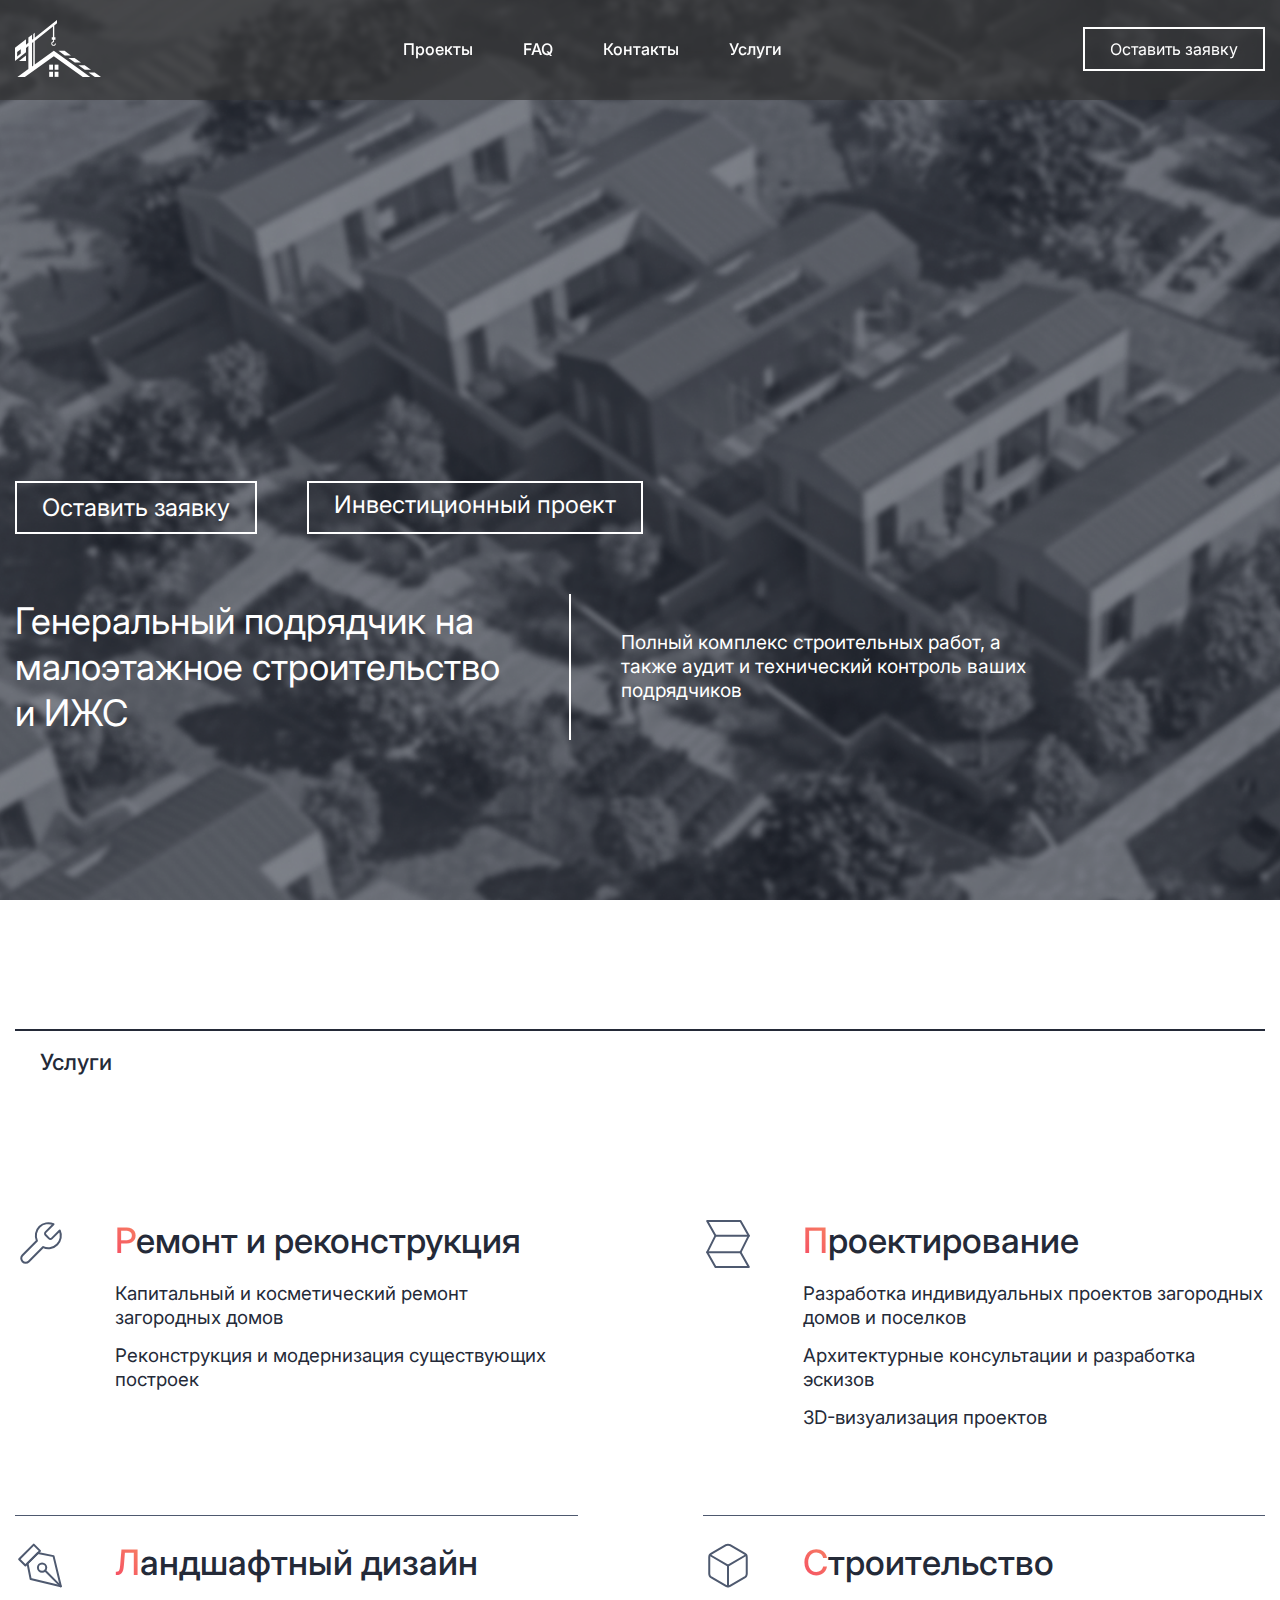
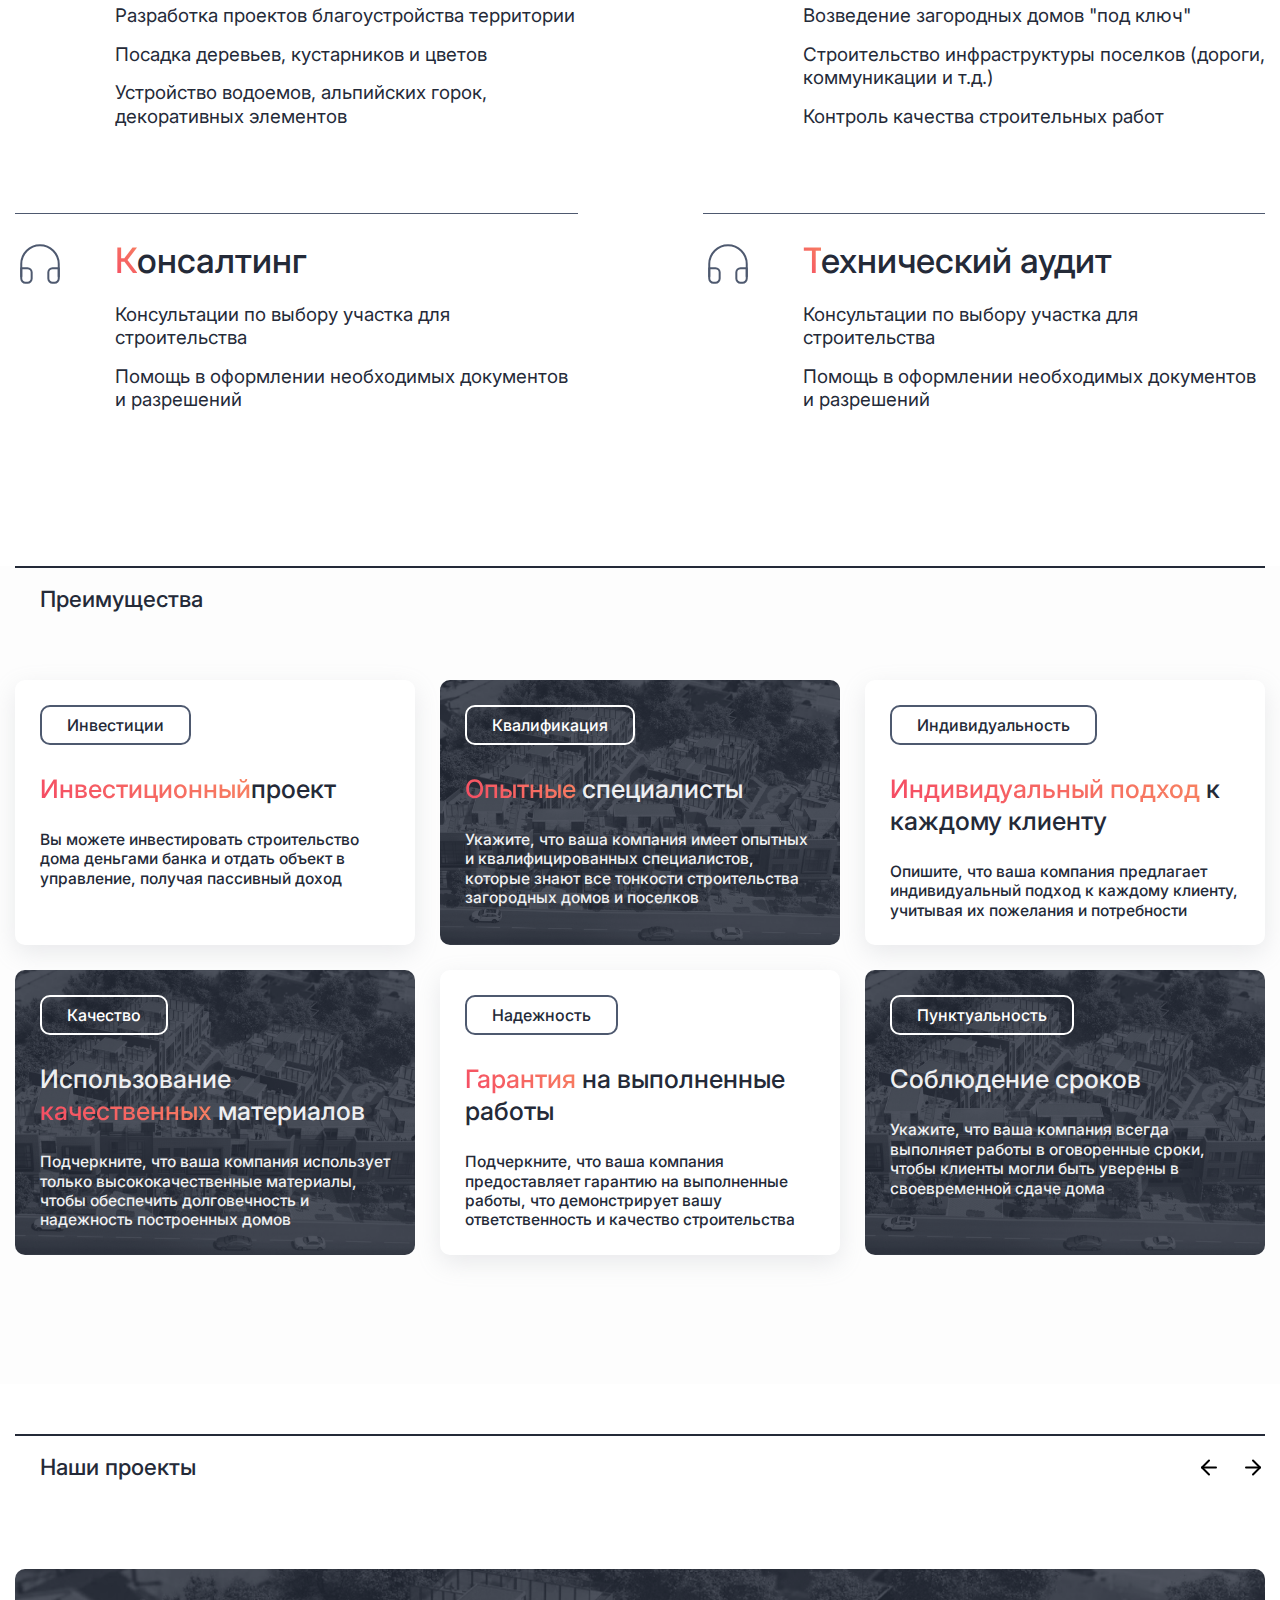
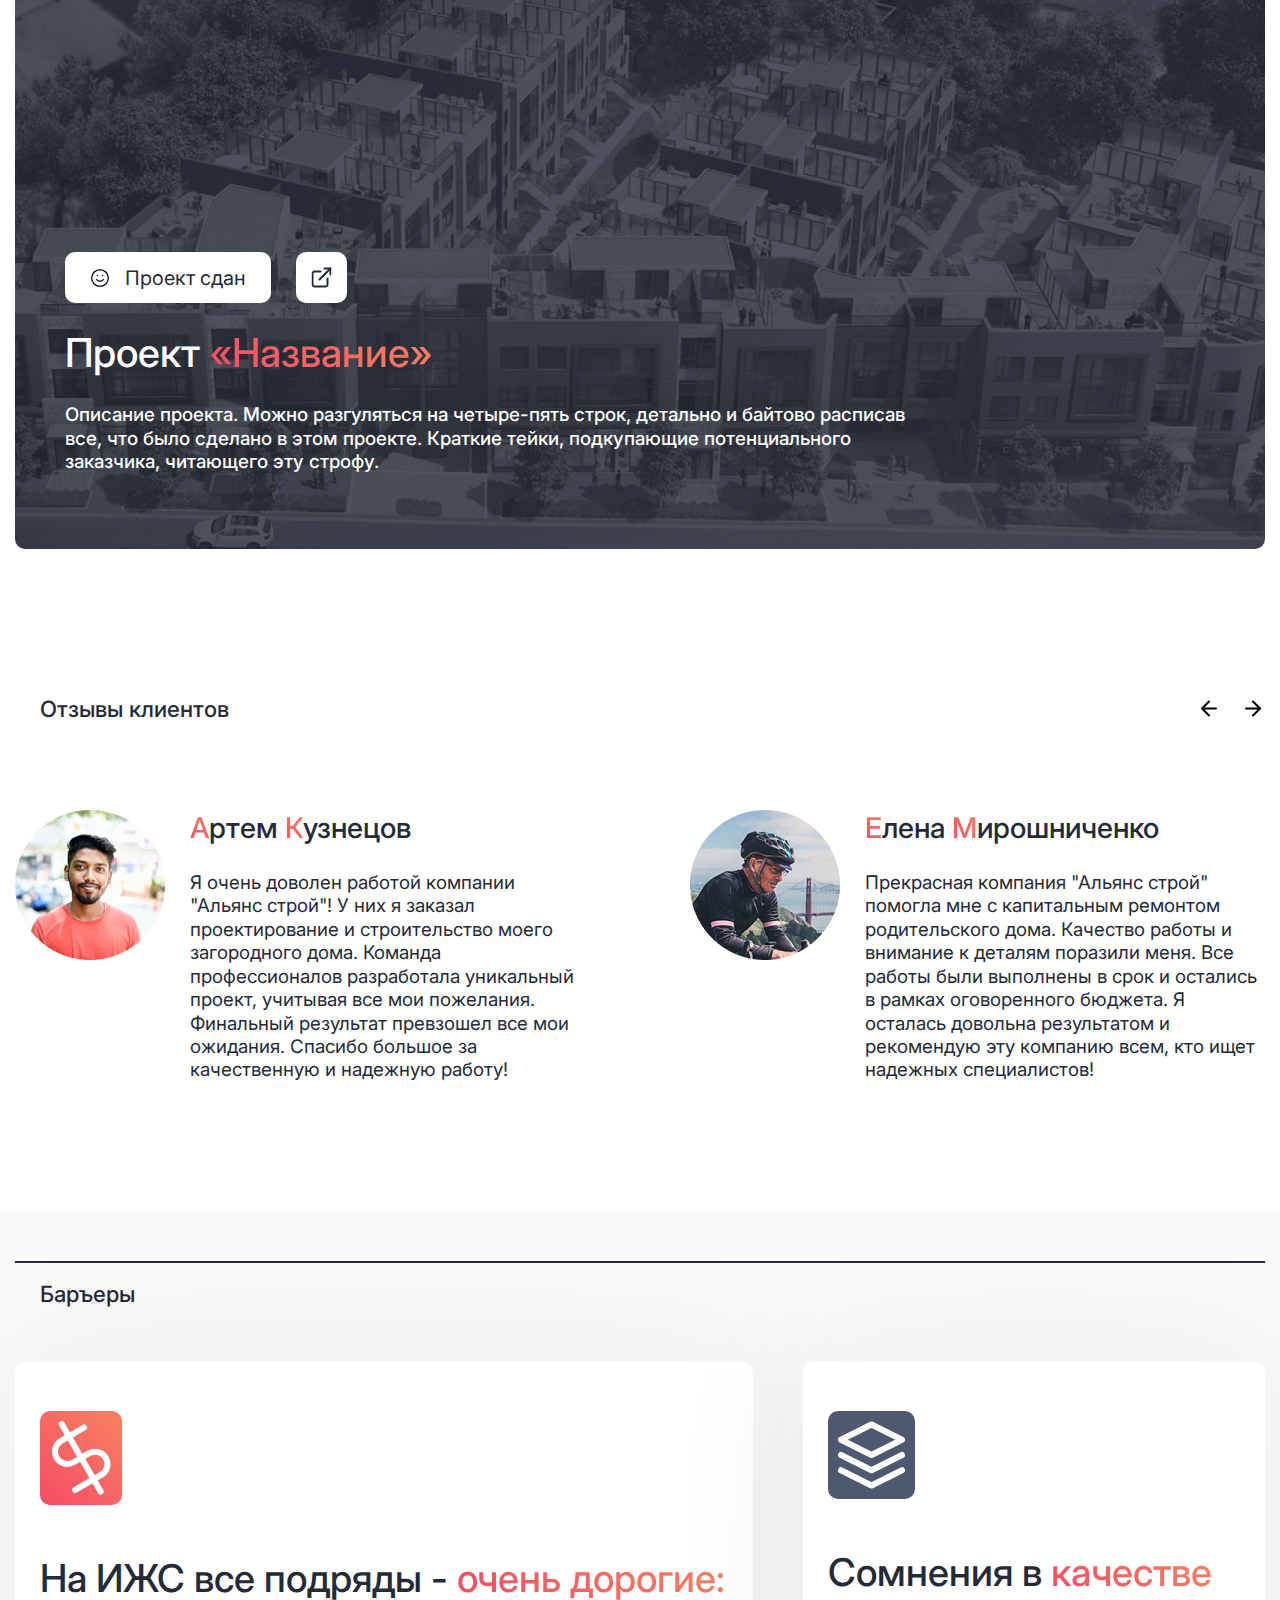
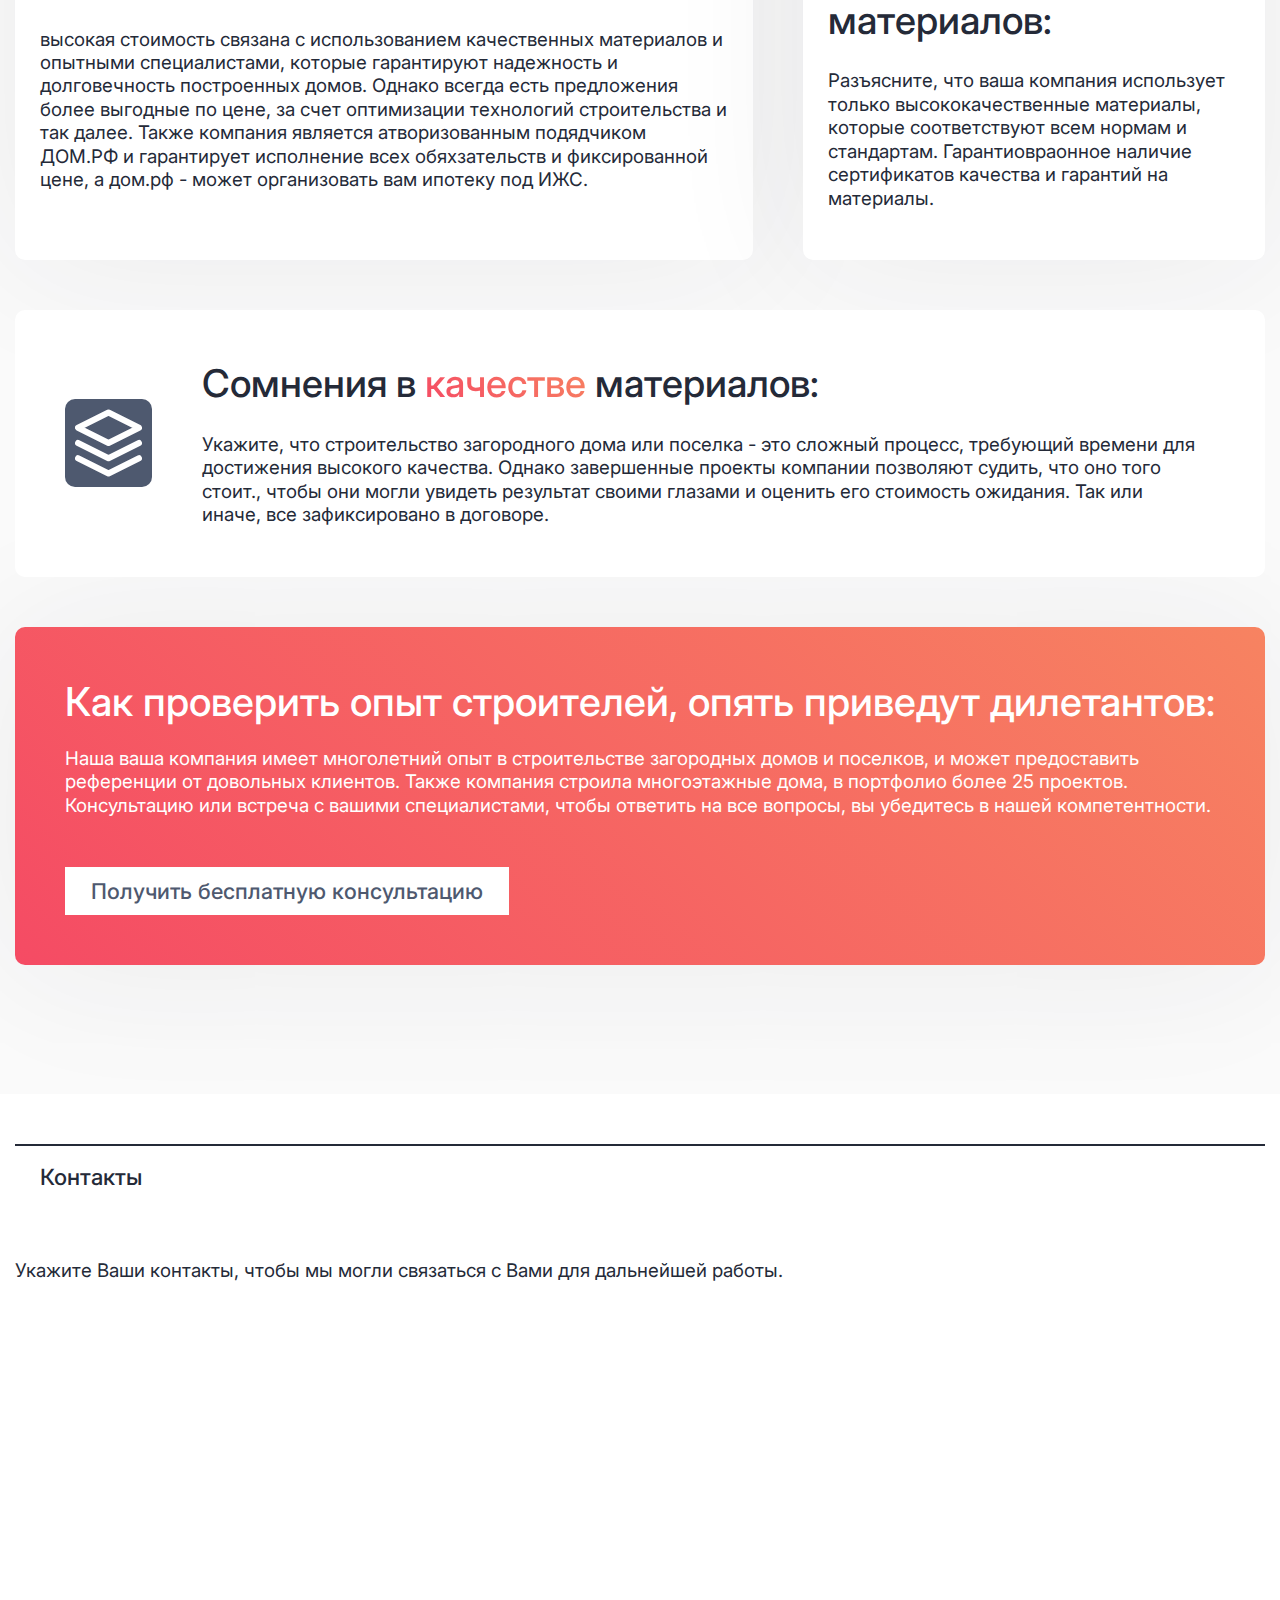
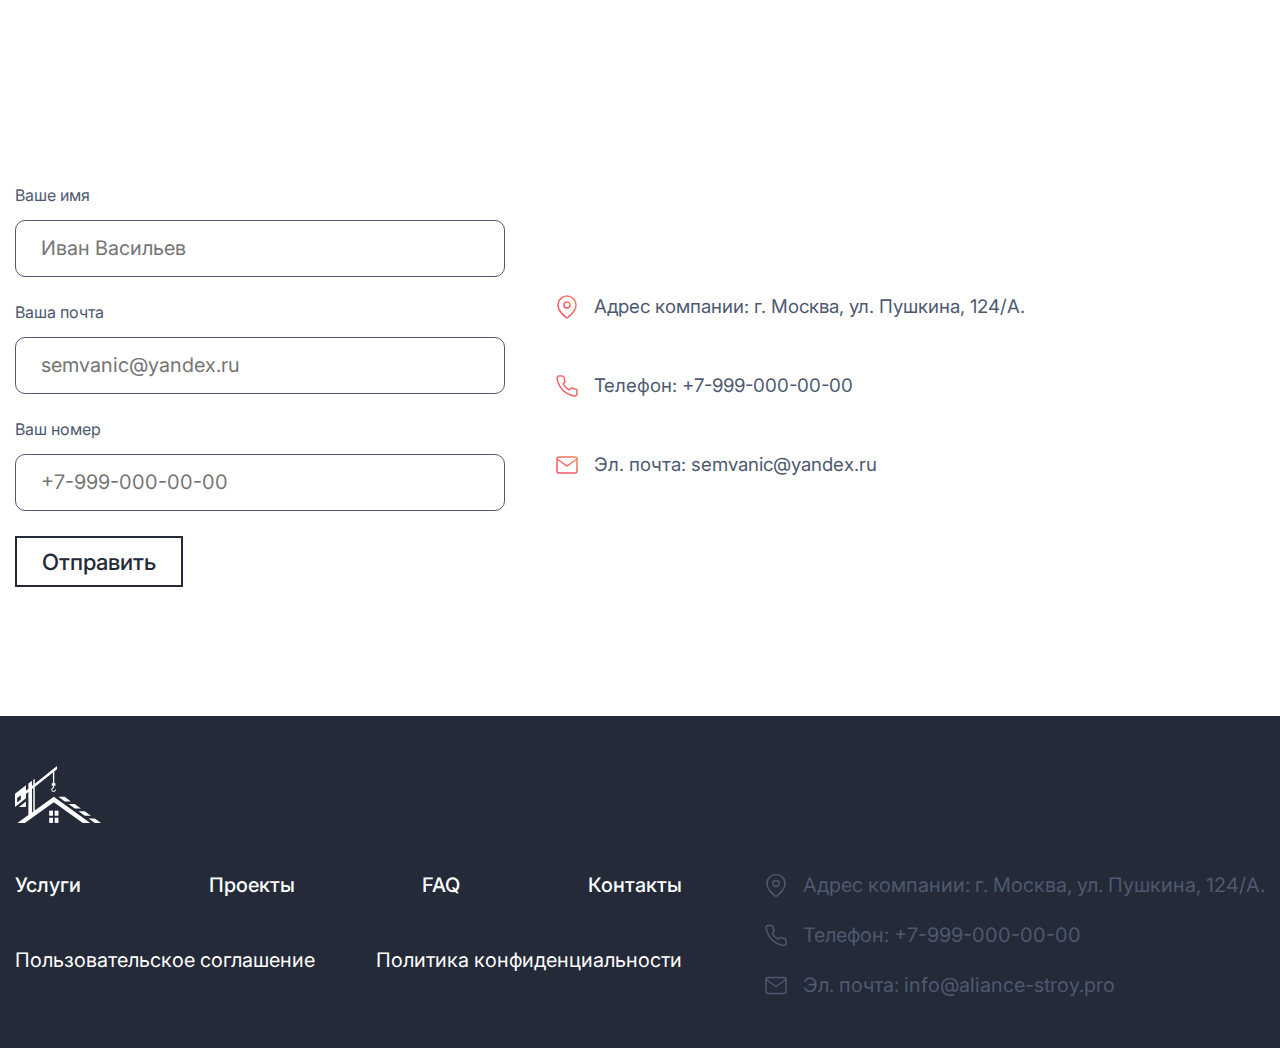
==== commit 52ab6365: "Add files via upload" ====
--- a/index.html
+++ b/index.html
@@ -5,7 +5,7 @@
 	<title>HomePage</title>
 	<meta charset="UTF-8">
 	<meta name="format-detection" content="telephone=no">
-	<link rel="stylesheet" href="css/style.min.css?_v=20230807145741">
+	<link rel="stylesheet" href="css/style.min.css?_v=20230807150618">
 	<meta name="viewport" content="width=device-width, initial-scale=1.0">
 </head>
 
@@ -345,7 +345,7 @@
 						<div class="reviews__wrapper swiper-wrapper">
 							<div class="reviews__slide swiper-slide">
 								<div class="reviews__avatar">
-									<picture><source srcset="img/reviews/01.webp" type="image/webp"><img src="img/reviews/01.png" alt="icon"></picture>
+									<img src="img/reviews/01.png" alt="icon">
 								</div>
 								<div class="reviews__body">
 									<div class="reviews__name">
@@ -362,7 +362,7 @@
 							</div>
 							<div class="reviews__slide swiper-slide">
 								<div class="reviews__avatar">
-									<picture><source srcset="img/reviews/02.webp" type="image/webp"><img src="img/reviews/02.png" alt="icon"></picture>
+									<img src="img/reviews/02.png" alt="icon">
 								</div>
 								<div class="reviews__body">
 									<div class="reviews__name">
@@ -379,7 +379,7 @@
 							</div>
 							<div class="reviews__slide swiper-slide">
 								<div class="reviews__avatar">
-									<picture><source srcset="img/reviews/01.webp" type="image/webp"><img src="img/reviews/01.png" alt="icon"></picture>
+									<img src="img/reviews/01.png" alt="icon">
 								</div>
 								<div class="reviews__body">
 									<div class="reviews__name">
@@ -398,7 +398,7 @@
 							</div>
 							<div class="reviews__slide swiper-slide">
 								<div class="reviews__avatar">
-									<picture><source srcset="img/reviews/02.webp" type="image/webp"><img src="img/reviews/02.png" alt="icon"></picture>
+									<img src="img/reviews/02.png" alt="icon">
 								</div>
 								<div class="reviews__body">
 									<div class="reviews__name">
@@ -659,7 +659,7 @@
 			});
 		}
 	</script>
-	<script src="js/app.min.js?_v=20230807145741"></script>
+	<script src="js/app.min.js?_v=20230807150618"></script>
 </body>
 
 </html>--- a/css/style.min.css
+++ b/css/style.min.css
@@ -1 +1 @@
-@charset "UTF-8";@import url(https://fonts.googleapis.com/css?family=Inter:regular,500,600,700&display=swap);*{padding:0;margin:0;border:0}*,:after,:before{-webkit-box-sizing:border-box;box-sizing:border-box}body,html{height:100%;min-width:320px}body{color:#242a38;line-height:1;font-family:Inter;font-size:1.25rem;-ms-text-size-adjust:100%;-moz-text-size-adjust:100%;-webkit-text-size-adjust:100%;-webkit-font-smoothing:antialiased;-moz-osx-font-smoothing:grayscale}button,input,textarea{font-family:Inter;font-size:inherit}button{cursor:pointer;color:inherit;background-color:inherit}a{color:inherit;text-decoration:none}a:visited{text-decoration:none}a:hover{text-decoration:none}ul li{list-style:none}img{vertical-align:top}h1,h2,h3,h4,h5,h6{font-weight:inherit;font-size:inherit}.lock body{overflow:hidden;-ms-touch-action:none;touch-action:none;-ms-scroll-chaining:none;overscroll-behavior:none}.wrapper{min-height:100%;display:-webkit-box;display:-ms-flexbox;display:flex;-webkit-box-orient:vertical;-webkit-box-direction:normal;-ms-flex-direction:column;flex-direction:column;overflow:hidden}.wrapper>main{-webkit-box-flex:1;-ms-flex:1 1 auto;flex:1 1 auto}.wrapper>*{min-width:0}[class*=__container]{max-width:95.75rem;margin:0 auto;padding:0 .9375rem}input[type=email],input[type=tel],input[type=text],textarea{-webkit-appearance:none;-moz-appearance:none;appearance:none}.input{padding:15px 25px;width:100%;display:block;border-radius:10px;border:1px solid var(--sub,#4e596f);color:inherit;font-size:20px;line-height:125%}.input._form-error{border:1px solid #ff4500}.input:focus{outline:0}textarea.input{resize:none;padding:0 0}.form__error{padding-top:4px;font-size:14px;color:#ff4500}body::after{content:"";background-color:rgba(0,0,0,.5);position:fixed;width:100%;height:100%;top:0;left:0;opacity:0;-webkit-transition:opacity .8s ease 0s;transition:opacity .8s ease 0s;pointer-events:none;z-index:149}.popup-show body::after{opacity:1}.popup{position:fixed;top:0;left:0;bottom:0;right:0;padding:30px 10px;-webkit-transition:visibility .8s ease 0s;transition:visibility .8s ease 0s;visibility:hidden;pointer-events:none}.popup_show{z-index:150;visibility:visible;overflow:auto;pointer-events:auto}.popup_show .popup__content{visibility:visible;-webkit-transform:scale(1);-ms-transform:scale(1);transform:scale(1)}.popup__wrapper{display:-webkit-box;display:-ms-flexbox;display:flex;-webkit-box-orient:vertical;-webkit-box-direction:normal;-ms-flex-direction:column;flex-direction:column;-webkit-box-align:center;-ms-flex-align:center;align-items:center;min-height:100%;-webkit-box-flex:1;-ms-flex:1 1 auto;flex:1 1 auto;width:100%;display:flex;-webkit-box-pack:center;-ms-flex-pack:center;justify-content:center;align-items:center}.popup__content{visibility:hidden;-webkit-transform:scale(0);-ms-transform:scale(0);transform:scale(0);-webkit-transition:-webkit-transform .3s ease 0s;transition:-webkit-transform .3s ease 0s;transition:transform .3s ease 0s;transition:transform .3s ease 0s,-webkit-transform .3s ease 0s;background-color:#242a38;padding:20px;width:100%;max-width:600px;border-radius:20px}.lock .popup__content{visibility:visible}.popup__text{font-size:24px;color:#fff;text-align:center;margin-bottom:30px}.popup__button{text-align:center}[data-fullscreen]{min-height:100vh}.touch [data-fullscreen]{min-height:calc(var(--vh,1vh) * 100)}[class*=-ibg]{position:relative}[class*=-ibg] img{position:absolute;width:100%;height:100%;top:0;left:0;-o-object-fit:cover;object-fit:cover}[class*=-ibg_contain] img{-o-object-fit:contain;object-fit:contain}.button{color:#fff;font-size:1rem;padding:.625rem 1.5625rem;border:2px solid #fff;display:inline-block}.wrapper_projects .button{border:2px solid #242a38;color:#242a38}.button_size{font-size:1.5rem}.label{border-top:.125rem solid #242a38;padding:1.25rem 1.5625rem;font-weight:500}.label_no-line{border:none}.page_projects{padding-top:150px}#player{position:absolute;left:0;top:0;-o-object-fit:cover;object-fit:cover;-o-object-position:center;object-position:center;background-position:center;background-size:cover;background-repeat:no-repeat;-webkit-user-select:none;-moz-user-select:none;-ms-user-select:none;user-select:none;pointer-events:none;height:100%;width:100vh;min-width:100%;min-height:56.25vw}.mob-video{display:none}.header{background-color:rgba(51,51,51,.679);padding:1.25rem 0;position:fixed;top:0;z-index:100;left:0;width:100%;min-height:6.25rem}.wrapper_projects .header{background-color:#fff;color:#242a38}.wrapper_projects .header .logo-dark{display:block}.wrapper_projects .header .logo-light{display:none}.header._header-scroll{background-color:rgba(51,51,51,.679);color:#fff}.wrapper_projects .header._header-scroll{background-color:#fff}.header__container{display:-webkit-box;display:-ms-flexbox;display:flex;-webkit-box-align:center;-ms-flex-align:center;align-items:center;-webkit-column-gap:15px;-moz-column-gap:15px;column-gap:15px}.header__menu{-webkit-box-flex:1;-ms-flex-positive:1;flex-grow:1}.menu__list{display:-webkit-box;display:-ms-flexbox;display:flex;-webkit-box-pack:center;-ms-flex-pack:center;justify-content:center;text-transform:capitalize;-webkit-column-gap:3.125rem;-moz-column-gap:3.125rem;column-gap:3.125rem;row-gap:1.25rem;-ms-flex-wrap:wrap;flex-wrap:wrap}.menu__link{font-size:1rem;font-weight:500;line-height:1.21;color:#fff;position:relative;overflow:hidden}.wrapper_projects .menu__link{color:#242a38}.wrapper_projects .menu__link::after{content:"";background-color:#242a38}.menu__link::after{content:"";position:absolute;bottom:-3px;left:50%;width:0%;height:.125rem;background-color:#fff;-webkit-transition:all .5s ease 0s;transition:all .5s ease 0s}.footer{background-color:#242a38;padding:3.125rem 0}.footer__logo{display:inline-block;margin-bottom:3.125rem}.footer__list{display:-webkit-box;display:-ms-flexbox;display:flex;-webkit-box-pack:justify;-ms-flex-pack:justify;justify-content:space-between;gap:3.125rem}.footer__list:not(:last-child){margin-bottom:3.125rem}.footer__link{color:#fff;font-size:1.25rem;font-weight:500;line-height:125%;position:relative;overflow:hidden}.footer__link::after{content:"";position:absolute;bottom:-3px;left:50%;width:0%;height:.125rem;background-color:#fff;-webkit-transition:all .5s ease 0s;transition:all .5s ease 0s}.footer__info{display:-webkit-box;display:-ms-flexbox;display:flex;-webkit-box-pack:justify;-ms-flex-pack:justify;justify-content:space-between}.footer__privacy-policy,.footer__user-agreement{display:inline-block;color:#fff;font-size:1.25rem;line-height:125%}.actions-footer__item{display:-webkit-box;display:-ms-flexbox;display:flex;-webkit-box-align:center;-ms-flex-align:center;align-items:center;gap:15px}.actions-footer__item:not(:last-child){margin-bottom:1.5625rem}.actions-footer__link{color:#4e596f;font-size:1.25rem;font-weight:400;line-height:125%;-webkit-transition:all .5s ease 0s;transition:all .5s ease 0s}.no-webp .hero{background:url(../img/main-bg.png) center/cover no-repeat}.hero{display:-webkit-box;display:-ms-flexbox;display:flex;-webkit-box-orient:vertical;-webkit-box-direction:normal;-ms-flex-direction:column;flex-direction:column;-webkit-box-align:end;-ms-flex-align:end;align-items:flex-end;-webkit-box-pack:end;-ms-flex-pack:end;justify-content:flex-end;position:relative;padding:10rem 0}.hero__container{min-height:100%;width:100%;position:relative;z-index:3}.hero__buttons{display:-webkit-box;display:-ms-flexbox;display:flex;gap:3.125rem}.hero__buttons:not(:last-child){margin-bottom:3.75rem}.hero__button{text-align:center}.hero__info{display:-webkit-box;display:-ms-flexbox;display:flex;-webkit-box-align:center;-ms-flex-align:center;align-items:center;gap:3.125rem}.hero__title{color:#fff;line-height:125%}.hero__description{color:#fff;line-height:125%;border-left:.125rem solid #fff}.services__label:not(:last-child){margin-bottom:6.25rem}.services__icon img{width:3.125rem;height:3.125rem;-o-object-fit:cover;object-fit:cover}.services__items{display:-ms-grid;display:grid;-ms-grid-columns:(45%)[2];grid-template-columns:repeat(2,45%);-ms-flex-wrap:wrap;flex-wrap:wrap;-webkit-box-pack:justify;-ms-flex-pack:justify;justify-content:space-between;row-gap:3.75rem;-webkit-column-gap:1.25rem;-moz-column-gap:1.25rem;column-gap:1.25rem}.services__item{display:-webkit-box;display:-ms-flexbox;display:flex;gap:3.125rem;padding:1.5625rem 0}.services__item:nth-child(1){border-top:none}.services__subtitle{font-weight:500;line-height:125%}.services__subtitle:not(:last-child){margin-bottom:1.25rem}.services__subtitle span{background:var(--main-linear,linear-gradient(45deg,#f54b64 0,#f78361 100%));background-clip:text;-webkit-background-clip:text;-webkit-text-fill-color:transparent}.services__name{line-height:125%}.services__name:not(:last-child){margin-bottom:.9375rem}.advantages{background:#fdfdfd}.advantages__label:not(:last-child){margin-bottom:3.125rem}.advantages__wrapper{display:-webkit-box;display:-ms-flexbox;display:flex;gap:2.5rem}.advantages__items{display:-ms-grid;display:grid;-ms-grid-columns:(1fr)[3];grid-template-columns:repeat(3,1fr);-webkit-column-gap:2.5rem;-moz-column-gap:2.5rem;column-gap:2.5rem;row-gap:1.5625rem}.advantages__item{border-radius:10px;overflow:hidden;padding:1.5625rem 2.5rem}.no-webp .advantages__item:nth-child(even){background:url(../img/bg-2.png) center/cover no-repeat}.advantages__item:nth-child(odd){background:#fff;-webkit-box-shadow:rgba(149,157,165,.2) 0 8px 24px;box-shadow:rgba(149,157,165,.2) 0 8px 24px}.advantages__item_bg{background:#fff}.advantages__item_bg .advantages__text{color:inherit}.advantages__item_bg .advantages__subtitle{color:inherit}.advantages__item_bg .advantages__type{color:inherit;border:.125rem solid #4e596f}.advantages__header:not(:last-child){margin-bottom:1.5625rem}.advantages__type{display:inline-block;padding:.625rem 1.5625rem;color:#fff;font-size:1rem;overflow:hidden;border-radius:.625rem;border:.125rem solid #fff;font-weight:500}.advantages__type:not(:last-child){margin-bottom:1.5625rem}.advantages__subtitle{color:#eeeff1;font-weight:500;line-height:125%}.advantages__subtitle span{background:var(--main-linear,linear-gradient(45deg,#f54b64 0,#f78361 100%));background-clip:text;-webkit-background-clip:text;-webkit-text-fill-color:transparent}.advantages__subtitle:not(:last-child){margin-bottom:1.5625rem}.advantages__text{color:#eeeff1;font-weight:500;line-height:125%}.projects{padding-top:3.125rem}.projects__top{border-top:.125rem solid #242a38;display:-webkit-box;display:-ms-flexbox;display:flex;-webkit-box-pack:justify;-ms-flex-pack:justify;justify-content:space-between;-webkit-box-align:center;-ms-flex-align:center;align-items:center}.projects__top:not(:last-child){margin-bottom:70px}.projects__controll{display:-webkit-box;display:-ms-flexbox;display:flex;gap:20px}.projects__slider{overflow:visible!important}.projects__wrapper{min-height:580px}.no-webp .projects__slide{background:url(../img/bg-2.png) center/cover no-repeat}.projects__slide{height:100%;padding:75px 50px;display:-webkit-box;display:-ms-flexbox;display:flex;-webkit-box-orient:vertical;-webkit-box-direction:normal;-ms-flex-direction:column;flex-direction:column;-webkit-box-pack:end;-ms-flex-pack:end;justify-content:flex-end}.slide-projects{border-radius:10px}.slide-projects__top{display:-webkit-box;display:-ms-flexbox;display:flex;-webkit-box-align:center;-ms-flex-align:center;align-items:center;gap:1.5625rem}.slide-projects__top:not(:last-child){margin-bottom:25px}.slide-projects__status{border-radius:10px;padding:15px 25px;background:#fff;display:-webkit-inline-box;display:-ms-inline-flexbox;display:inline-flex;gap:15px;-webkit-box-align:center;-ms-flex-align:center;align-items:center}.slide-projects__link{border-radius:10px;background:#fff;padding:15px}.slide-projects__subtitle{color:#fff;font-size:40px;font-weight:500;line-height:125%}.slide-projects__subtitle:not(:last-child){margin-bottom:25px}.slide-projects__subtitle span{background:var(--main-linear,linear-gradient(45deg,#f54b64 0,#f78361 100%));background-clip:text;-webkit-background-clip:text;-webkit-text-fill-color:transparent}.slide-projects__text{color:#fff;font-weight:500;line-height:125%;max-width:53rem}.reviews__top{display:-webkit-box;display:-ms-flexbox;display:flex;-webkit-box-align:center;-ms-flex-align:center;align-items:center;-webkit-box-pack:justify;-ms-flex-pack:justify;justify-content:space-between}.reviews__top:not(:last-child){margin-bottom:70px}.reviews__controll{display:-webkit-box;display:-ms-flexbox;display:flex;gap:1.25rem}.reviews__slider{overflow:visible!important}.reviews__slide{display:-webkit-box;display:-ms-flexbox;display:flex;gap:25px}.reviews__name{font-weight:500;line-height:125%}.reviews__name:not(:last-child){margin-bottom:25px}.reviews__name span{background:var(--main-linear,linear-gradient(45deg,#f54b64 0,#f78361 100%));background-clip:text;-webkit-background-clip:text;-webkit-text-fill-color:transparent}.reviews__text{line-height:125%}.barriers{padding-top:50px;background-color:#fafafa}.barriers__label:not(:last-child){margin-bottom:35px}.barriers__items{display:-ms-grid;display:grid;-ms-grid-columns:59% 1fr;grid-template-columns:59% 1fr;gap:3.125rem}.barriers__items:not(:last-child){margin-bottom:50px}.barriers__item{-webkit-transition:all .5s ease 0s;transition:all .5s ease 0s;padding:3.125rem 1.5625rem;border-radius:10px;background:#fff;-webkit-box-shadow:0 4px 150px 0 rgba(36,42,56,.07);box-shadow:0 4px 150px 0 rgba(36,42,56,.07);background-color:#fff}.barriers__solo{width:100%;-webkit-transition:all .5s ease 0s;transition:all .5s ease 0s;padding:3.125rem;border-radius:10px;background:#fff;background-color:#fff;display:-webkit-inline-box;display:-ms-inline-flexbox;display:inline-flex;-webkit-box-align:start;-ms-flex-align:start;align-items:flex-start;gap:50px}.barriers__solo:not(:last-child){margin-bottom:50px}.barriers__solo .barriers__icon{margin-bottom:0!important}.barriers__solo .barriers__text{max-width:1000px}.barriers__icon{display:inline-block;padding:10px;border-radius:10px}.barriers__icon_1{background:var(--main-linear,linear-gradient(45deg,#f54b64 0,#f78361 100%))}.barriers__icon_2{background:#4e596f}.barriers__icon_3{background:#4e596f}.barriers__icon:not(:last-child){margin-bottom:50px}.barriers__subtitle{font-weight:500;line-height:125%}.barriers__subtitle:not(:last-child){margin-bottom:25px}.barriers__subtitle span{background:var(--main-linear,linear-gradient(45deg,#f54b64 0,#f78361 100%));background-clip:text;-webkit-background-clip:text;-webkit-text-fill-color:transparent}.barriers__text{font-weight:400;line-height:125%}.callback-barriers{-webkit-transition:all .5s ease 0s;transition:all .5s ease 0s;border-radius:10px;background:var(--main-linear,linear-gradient(45deg,#f54b64 0,#f78361 100%));-webkit-box-shadow:0 4px 150px 0 rgba(36,42,56,.07);box-shadow:0 4px 150px 0 rgba(36,42,56,.07);padding:50px}.callback-barriers__button{padding:10px 25px;background-color:#fff;color:#4e596f;font-weight:500;border:1px solid transparent;-webkit-transition:all .5s ease 0s;transition:all .5s ease 0s}.callback-barriers__subtitle{color:#fff;font-size:40px;font-weight:500;line-height:125%}.callback-barriers__subtitle:not(:last-child){margin-bottom:20px}.callback-barriers__text{color:#fff;line-height:125%}.callback-barriers__text:not(:last-child){margin-bottom:50px}.contacts{padding-top:50px}.contacts iframe:not(:last-child){margin-bottom:50px}.contacts__label:not(:last-child){margin-bottom:50px}.contacts__message{line-height:125%}.contacts__message:not(:last-child){margin-bottom:50px}.contacts__wrapper{display:-webkit-box;display:-ms-flexbox;display:flex;gap:50px}.form-contacts__line{display:-webkit-box;display:-ms-flexbox;display:flex;-webkit-box-orient:vertical;-webkit-box-direction:normal;-ms-flex-direction:column;flex-direction:column}.form-contacts__line:not(:last-child){margin-bottom:25px}.form-contacts__label{cursor:pointer;display:inline-block;color:#4e596f;font-size:1rem;line-height:125%}.form-contacts__label:not(:last-child){margin-bottom:15px}.form-contacts__button{color:var(--main,#242a38);font-weight:500;border:2px solid var(--main,#242a38);padding:10px 25px;-webkit-transition:all .5s ease 0s;transition:all .5s ease 0s}.contacts__item{display:-webkit-box;display:-ms-flexbox;display:flex;-webkit-box-align:center;-ms-flex-align:center;align-items:center;gap:15px}.contacts__item:not(:last-child){margin-bottom:55px}.contacts__item a,.contacts__item span{color:var(--sub,#4e596f);line-height:125%}.projects-info__label:not(:last-child){margin-bottom:70px}.projects-info__items{display:-ms-grid;display:grid;-ms-grid-columns:(400px)[3];grid-template-columns:repeat(3,400px);gap:1.5625rem;-webkit-box-align:center;-ms-flex-align:center;align-items:center}.projects-info__item{border-radius:10px;border:1px solid var(--sub,#4e596f);display:-webkit-box;display:-ms-flexbox;display:flex;-webkit-box-align:center;-ms-flex-align:center;align-items:center;padding:15px 25px;gap:.9375rem}.projects-info__item span{line-height:125%}.projects-technical__label:not(:last-child){margin-bottom:70px}.projects-technical__list{display:-ms-grid;display:grid;-ms-grid-columns:(1fr)[3];grid-template-columns:repeat(3,1fr)}.projects-technical__item{color:var(--main,#242a38);line-height:125%}.projects-technical__item:not(:last-child){margin-bottom:25px}.project-info__label:not(:last-child){margin-bottom:30px}.project-info__text{max-width:53.125rem;margin-left:auto;color:#242a38;line-height:125%}.project-photo__label:not(:last-child){margin-bottom:35px}.project-photo__image img{max-width:100%;-o-object-fit:cover;object-fit:cover}.project-photo__image:not(:last-child){margin-bottom:50px}.investment-best{background-color:#fdfdfd}.investment-best__label:not(:last-child){margin-bottom:70px}.investment-best__items{display:-webkit-box;display:-ms-flexbox;display:flex;-webkit-box-pack:center;-ms-flex-pack:center;justify-content:center;-ms-flex-wrap:wrap;flex-wrap:wrap;gap:1.875rem}.investment-best__item{-webkit-box-flex:1;-ms-flex-positive:1;flex-grow:1;display:-webkit-box;display:-ms-flexbox;display:flex;-webkit-box-align:center;-ms-flex-align:center;align-items:center;-webkit-column-gap:1.25rem;-moz-column-gap:1.25rem;column-gap:1.25rem;padding:3.75rem 2.5rem;border-radius:10px;background:#fff;-webkit-box-shadow:0 4px 150px 0 rgba(36,42,56,.07);box-shadow:0 4px 150px 0 rgba(36,42,56,.07)}.investment-best__item:last-child{border-radius:10px;background:var(--main-linear,linear-gradient(45deg,#f54b64 0,#f78361 100%));-webkit-box-shadow:0 4px 150px 0 rgba(36,42,56,.07);box-shadow:0 4px 150px 0 rgba(36,42,56,.07)}.investment-best__name{font-weight:500;max-width:20rem}.investment-best__name_color{color:#fff}.investment-best__name span{background:var(--main-linear,linear-gradient(45deg,#f54b64 0,#f78361 100%));background-clip:text;-webkit-background-clip:text;-webkit-text-fill-color:transparent}.investment-strategy{background-color:#fdfdfd}.investment-strategy__label:not(:last-child){margin-bottom:70px}.investment-strategy__wrapper{max-width:53.125rem;margin-left:auto}.investment-strategy__header{font-weight:500}.investment-strategy__header span{background:var(--main-linear,linear-gradient(45deg,#f54b64 0,#f78361 100%));background-clip:text;-webkit-background-clip:text;-webkit-text-fill-color:transparent}.investment-strategy__list{display:-ms-grid;display:grid;gap:1.25rem}.investment-strategy__item{line-height:125%;line-height:125%;padding:1.5625rem 0}.investment-strategy__item:not(:last-child){border-bottom:2px solid var(--main,#242a38)}.investment-more{background-color:#fdfdfd}.investment-more__label:not(:last-child){margin-bottom:70px}.investment-more__items{display:-ms-grid;display:grid;-ms-grid-columns:(1fr)[2];grid-template-columns:repeat(2,1fr);gap:1.875rem}.investment-more__info{display:-ms-grid;display:grid;gap:3.125rem;border-radius:10px;background:var(--main-linear,linear-gradient(45deg,#f54b64 0,#f78361 100%));-webkit-box-shadow:0 4px 150px 0 rgba(36,42,56,.07);box-shadow:0 4px 150px 0 rgba(36,42,56,.07);padding:25px 50px}.investment-more__header{color:#fff;font-weight:500;line-height:125%}.investment-more__list li{border-radius:10px;background:#fff;display:-ms-grid;display:grid;gap:3.125rem;-ms-grid-columns:30px 1fr;grid-template-columns:30px 1fr;-webkit-box-shadow:0 4px 150px 0 rgba(36,42,56,.07);box-shadow:0 4px 150px 0 rgba(36,42,56,.07);padding:3.75rem 2.5rem}.investment-more__list li:not(:last-child){margin-bottom:30px}.investment-more__count{color:var(--sub,#4e596f);font-weight:500}.investment-more__name{font-weight:500}.investment-more__name span{background:var(--main-linear,linear-gradient(45deg,#f54b64 0,#f78361 100%));background-clip:text;-webkit-background-clip:text;-webkit-text-fill-color:transparent}.investement-calculator{background-color:#fdfdfd}.investement-calculator__label:not(:last-child){margin-bottom:4.375rem}.investement-calculator__label-form{color:#4e596f;display:inline-block;font-size:1rem;cursor:pointer;line-height:125%}.investement-calculator__label-form:not(:last-child){margin-bottom:15px}.investement-calculator__wrapper{max-width:53.125rem;margin-left:auto;overflow:hidden;display:-ms-grid;display:grid;-webkit-box-align:center;-ms-flex-align:center;align-items:center;gap:4.375rem;-ms-grid-columns:1fr 15rem;grid-template-columns:1fr 15rem}.investement-calculator__line:not(:last-child){margin-bottom:25px}.investement-calculator__result{display:-ms-grid;display:grid;gap:25px;border-radius:10px;background:#fff;-webkit-box-shadow:0 4px 150px 0 rgba(36,42,56,.07);box-shadow:0 4px 150px 0 rgba(36,42,56,.07);padding:25px 50px}.investement-calculator__text{font-size:16px;line-height:125%}.investement-calculator__count{background:var(--main-linear,linear-gradient(45deg,#f54b64 0,#f78361 100%));background-clip:text;-webkit-background-clip:text;-webkit-text-fill-color:transparent}.swiper{overflow:hidden}.swiper-wrapper{width:100%;height:100%;-webkit-box-sizing:content-box;box-sizing:content-box;display:-webkit-box;display:-ms-flexbox;display:flex;position:relative}.swiper-vertical .swiper-wrapper{-webkit-box-orient:vertical;-webkit-box-direction:normal;-ms-flex-direction:column;flex-direction:column}.swiper-autoheight .swiper-wrapper{-webkit-box-align:start;-ms-flex-align:start;align-items:flex-start}.swiper-initialized .swiper-slide{-ms-flex-negative:0;flex-shrink:0}.swiper-android .swiper-slide,.swiper-android .swiper-wrapper{-webkit-transform:translate3d(0,0,0);transform:translate3d(0,0,0)}.swiper-button-lock{display:none!important}@media (min-width:47.99875em){.footer__info{gap:.625rem}.hero__title{max-width:31.5rem}.hero__description{padding-top:2.3125rem;padding-bottom:2.3125rem;padding-left:50px}.hero__description{max-width:28.875rem}.services__item{border-top:.0625rem solid #4e596f}.services__item:nth-child(2){border-top:none}}@media (min-width:61.99875em){.footer__items{display:-webkit-box;display:-ms-flexbox;display:flex;-webkit-box-pack:justify;-ms-flex-pack:justify;justify-content:space-between;gap:1.25rem}.footer__menu{-webkit-box-flex:0;-ms-flex:0 1 41.6875rem;flex:0 1 41.6875rem}.barriers__icon{-ms-flex-item-align:center;-ms-grid-row-align:center;align-self:center}.contacts__wrapper{max-width:1149px;-webkit-box-align:center;-ms-flex-align:center;align-items:center}.form-contacts{min-width:490px}}@media (min-width:95.75em){.label{font-size:1.5rem}.hero__title{font-size:2.5rem}.hero__description{font-size:1.25rem}.services{padding-top:9.375rem}.services{padding-bottom:9.375rem}.services__subtitle{font-size:2.5rem}.services__name{font-size:1.25rem}.advantages{padding-bottom:9.375rem}.advantages__subtitle{font-size:1.75rem}.advantages__text{font-size:1rem}.projects{padding-bottom:9.375rem}.slide-projects__text{font-size:1.25rem}.reviews{padding-bottom:9.375rem}.reviews__name{font-size:2rem}.reviews__text{font-size:1.25rem}.barriers{padding-bottom:9.375rem}.barriers__subtitle{font-size:2.5rem}.barriers__text{font-size:1.25rem}.callback-barriers__button{font-size:1.5rem}.callback-barriers__text{font-size:1.25rem}.contacts{padding-bottom:9.375rem}.contacts__message{font-size:1.25rem}.form-contacts__button{font-size:1.5rem}.contacts__item a,.contacts__item span{font-size:1.25rem}.projects-info{padding-bottom:9.375rem}.projects-info__item span{font-size:1.25rem}.projects-technical{padding-bottom:9.375rem}.projects-technical__item{font-size:1.25rem}.project-info{padding-bottom:9.375rem}.project-info__text{font-size:1.25rem}.project-photo{padding-bottom:9.375rem}.investment-best{padding-top:9.375rem}.investment-best{padding-bottom:9.375rem}.investment-best__name{font-size:1.5rem}.investment-strategy{padding-bottom:9.375rem}.investment-strategy__header{font-size:1.5rem}.investment-strategy__item{font-size:1.25rem}.investment-more{padding-bottom:9.375rem}.investment-more__header{font-size:2rem}.investment-more__count{font-size:2.5rem}.investment-more__name{font-size:1.5rem}.investement-calculator{padding-bottom:9.375rem}}@media (max-width:20em){.label{font-size:1rem}.hero__title{font-size:1.5rem}.hero__description{font-size:1rem}.services{padding-top:3.125rem}.services{padding-bottom:3.125rem}.services__subtitle{font-size:1rem}.services__name{font-size:.875rem}.advantages{padding-bottom:3.125rem}.advantages__subtitle{font-size:1rem}.advantages__text{font-size:.875rem}.projects{padding-bottom:3.125rem}.slide-projects__text{font-size:.875rem}.reviews{padding-bottom:3.125rem}.reviews__name{font-size:1rem}.reviews__text{font-size:.875rem}.barriers{padding-bottom:3.125rem}.barriers__subtitle{font-size:2rem}.barriers__text{font-size:.875rem}.callback-barriers__button{font-size:.8125rem}.callback-barriers__text{font-size:.875rem}.contacts{padding-bottom:3.125rem}.contacts__message{font-size:.875rem}.form-contacts__button{font-size:1rem}.contacts__item a,.contacts__item span{font-size:.875rem}.projects-info{padding-bottom:3.125rem}.projects-info__item span{font-size:.875rem}.projects-technical{padding-bottom:3.125rem}.projects-technical__item{font-size:.875rem}.project-info{padding-bottom:3.125rem}.project-info__text{font-size:1rem}.project-photo{padding-bottom:3.125rem}.investment-best{padding-top:3.125rem}.investment-best{padding-bottom:3.125rem}.investment-best__name{font-size:1rem}.investment-strategy{padding-bottom:3.125rem}.investment-strategy__header{font-size:1rem}.investment-strategy__item{font-size:.875rem}.investment-more{padding-bottom:3.125rem}.investment-more__header{font-size:1rem}.investment-more__count{font-size:1rem}.investment-more__name{font-size:1rem}.investement-calculator{padding-bottom:3.125rem}}@media (max-width:95.75em){.advantages__items{gap:25px}.advantages__item{padding:25px}.projects-info__label:not(:last-child){margin-bottom:2.5rem}.projects-info__items{-ms-grid-columns:(1fr)[3];grid-template-columns:repeat(3,1fr)}}@media (orientation:landscape) and (max-width:61.99875em){#player{display:none}.mob-video{display:block;position:absolute;top:0;left:0;right:0;max-width:100%;width:100%;-o-object-fit:cover;object-fit:cover;-o-object-position:center;object-position:center;height:100%}}@media (max-width:61.99875em){.footer__menu:not(:last-child){margin-bottom:3.125rem}.hero__buttons{-webkit-box-orient:vertical;-webkit-box-direction:normal;-ms-flex-direction:column;flex-direction:column}.services__label:not(:last-child){margin-bottom:1.5625rem}.advantages__item{padding:40px 25px}.projects__top:not(:last-child){margin-bottom:30px}.reviews__slide{-webkit-box-orient:vertical;-webkit-box-direction:normal;-ms-flex-direction:column;flex-direction:column}.barriers__items{-ms-grid-columns:none;grid-template-columns:none}.barriers__items{gap:1.25rem}.barriers__items:not(:last-child){margin-bottom:1.5625rem}.barriers__solo{-webkit-box-orient:vertical;-webkit-box-direction:normal;-ms-flex-direction:column;flex-direction:column}.contacts__wrapper{-webkit-box-orient:vertical;-webkit-box-direction:reverse;-ms-flex-direction:column-reverse;flex-direction:column-reverse}.projects-info__items{-ms-grid-columns:none;grid-template-columns:none}.projects-technical__label:not(:last-child){margin-bottom:30px}.projects-technical__list{-ms-grid-columns:(1fr)[2];grid-template-columns:repeat(2,1fr)}.project-photo__label:not(:last-child){margin-bottom:25px}.project-photo__image:not(:last-child){margin-bottom:25px}.investment-best__label:not(:last-child){margin-bottom:35px}.investment-best__item{padding:1.875rem}.investment-strategy__label:not(:last-child){margin-bottom:2.1875rem}.investment-more__label:not(:last-child){margin-bottom:2.1875rem}.investment-more__list li{gap:1.5625rem}.investment-more__list li{padding:30px}.investement-calculator__label:not(:last-child){margin-bottom:2.1875rem}.investement-calculator__wrapper{-ms-grid-columns:none;grid-template-columns:none}}@media (max-width:47.99875em){.popup__text{font-size:20px}.touch [data-fullscreen]{-webkit-transition:height .2s;transition:height .2s}.button_size{font-size:1.25rem}#player{display:none}.mob-video{display:block;position:absolute;top:0;left:0;right:0;max-width:100%;width:100%;-o-object-fit:cover;object-fit:cover;-o-object-position:center;object-position:center;height:100%}.header__container{-webkit-box-orient:vertical;-webkit-box-direction:normal;-ms-flex-direction:column;flex-direction:column;row-gap:2.125rem}.header__button{display:none}.menu__list{-webkit-column-gap:1.5625rem;-moz-column-gap:1.5625rem;column-gap:1.5625rem}.menu__link{font-size:.875rem}.footer__list{-webkit-box-orient:vertical;-webkit-box-direction:normal;-ms-flex-direction:column;flex-direction:column}.footer__info{-webkit-box-orient:vertical;-webkit-box-direction:normal;-ms-flex-direction:column;flex-direction:column;gap:3.125rem}.actions-footer__link{font-size:.875rem}.hero{padding-bottom:6.25rem;padding-top:15.625rem}.hero__info{-webkit-box-orient:vertical;-webkit-box-direction:normal;-ms-flex-direction:column;flex-direction:column;-webkit-box-align:start;-ms-flex-align:start;align-items:flex-start}.hero__description{padding-left:1.5625rem}.services__icon img{width:3.125rem;height:3.125rem}.services__items{-ms-grid-columns:none;grid-template-columns:none}.services__items{row-gap:1.5625rem}.services__item{gap:1.5625rem}.services__item{border-top:.0625rem solid #4e596f}.advantages__label:not(:last-child){margin-bottom:1.5625rem}.advantages__items{-webkit-box-ordinal-group:2;-ms-flex-order:1;order:1}.advantages__items{-ms-grid-columns:none;grid-template-columns:none}.advantages__item_1{-webkit-box-ordinal-group:2;-ms-flex-order:1;order:1}.projects__slide{padding:25px}.slide-projects__status{font-size:14px}.reviews__top:not(:last-child){margin-bottom:35px}.barriers__item{padding:3.125rem 1.5625rem}.barriers__solo{padding:3.125rem 1.5625rem}.callback-barriers{padding:50px 25px}.callback-barriers__subtitle{font-size:1.8125rem}.contacts__label:not(:last-child){margin-bottom:30px}.projects-info__label:not(:last-child){margin-bottom:30px}.investment-more__items{-ms-grid-columns:none;grid-template-columns:none}.investment-more__info{-webkit-box-ordinal-group:3;-ms-flex-order:2;order:2}.investment-more__info{padding:30px}.investment-more__icon img{width:57px}.investment-more__list li{gap:10px}}@media (max-width:29.99875em){.projects-technical__list{-ms-grid-columns:none;grid-template-columns:none}.projects-technical__list{text-align:center}}@media (min-width:20em) and (max-width:95.75em){@supports (font-size:clamp(1rem ,0.8679867987rem + 0.6600660066vw ,1.5rem)){.label{font-size:clamp(1rem ,.8679867987rem + .6600660066vw ,1.5rem)}}@supports not (font-size:clamp(1rem ,0.8679867987rem + 0.6600660066vw ,1.5rem)){.label{font-size:calc(1rem + .5 * (100vw - 20rem)/ 75.75)}}@supports (font-size:clamp(1.5rem ,1.2359735974rem + 1.3201320132vw ,2.5rem)){.hero__title{font-size:clamp(1.5rem ,1.2359735974rem + 1.3201320132vw ,2.5rem)}}@supports not (font-size:clamp(1.5rem ,1.2359735974rem + 1.3201320132vw ,2.5rem)){.hero__title{font-size:calc(1.5rem + 1 * (100vw - 20rem)/ 75.75)}}@supports (font-size:clamp(1rem ,0.9339933993rem + 0.3300330033vw ,1.25rem)){.hero__description{font-size:clamp(1rem ,.9339933993rem + .3300330033vw ,1.25rem)}}@supports not (font-size:clamp(1rem ,0.9339933993rem + 0.3300330033vw ,1.25rem)){.hero__description{font-size:calc(1rem + .25 * (100vw - 20rem)/ 75.75)}}@supports (padding-top:clamp(3.125rem ,1.4748349835rem + 8.2508250825vw ,9.375rem)){.services{padding-top:clamp(3.125rem ,1.4748349835rem + 8.2508250825vw ,9.375rem)}}@supports not (padding-top:clamp(3.125rem ,1.4748349835rem + 8.2508250825vw ,9.375rem)){.services{padding-top:calc(3.125rem + 6.25 * (100vw - 20rem)/ 75.75)}}@supports (padding-bottom:clamp(3.125rem ,1.4748349835rem + 8.2508250825vw ,9.375rem)){.services{padding-bottom:clamp(3.125rem ,1.4748349835rem + 8.2508250825vw ,9.375rem)}}@supports not (padding-bottom:clamp(3.125rem ,1.4748349835rem + 8.2508250825vw ,9.375rem)){.services{padding-bottom:calc(3.125rem + 6.25 * (100vw - 20rem)/ 75.75)}}@supports (font-size:clamp(1rem ,0.603960396rem + 1.9801980198vw ,2.5rem)){.services__subtitle{font-size:clamp(1rem ,.603960396rem + 1.9801980198vw ,2.5rem)}}@supports not (font-size:clamp(1rem ,0.603960396rem + 1.9801980198vw ,2.5rem)){.services__subtitle{font-size:calc(1rem + 1.5 * (100vw - 20rem)/ 75.75)}}@supports (font-size:clamp(0.875rem ,0.775990099rem + 0.495049505vw ,1.25rem)){.services__name{font-size:clamp(.875rem ,.775990099rem + .495049505vw ,1.25rem)}}@supports not (font-size:clamp(0.875rem ,0.775990099rem + 0.495049505vw ,1.25rem)){.services__name{font-size:calc(.875rem + .375 * (100vw - 20rem)/ 75.75)}}@supports (padding-bottom:clamp(3.125rem ,1.4748349835rem + 8.2508250825vw ,9.375rem)){.advantages{padding-bottom:clamp(3.125rem ,1.4748349835rem + 8.2508250825vw ,9.375rem)}}@supports not (padding-bottom:clamp(3.125rem ,1.4748349835rem + 8.2508250825vw ,9.375rem)){.advantages{padding-bottom:calc(3.125rem + 6.25 * (100vw - 20rem)/ 75.75)}}@supports (font-size:clamp(1rem ,0.801980198rem + 0.9900990099vw ,1.75rem)){.advantages__subtitle{font-size:clamp(1rem ,.801980198rem + .9900990099vw ,1.75rem)}}@supports not (font-size:clamp(1rem ,0.801980198rem + 0.9900990099vw ,1.75rem)){.advantages__subtitle{font-size:calc(1rem + .75 * (100vw - 20rem)/ 75.75)}}@supports (font-size:clamp(0.875rem ,0.8419966997rem + 0.1650165017vw ,1rem)){.advantages__text{font-size:clamp(.875rem ,.8419966997rem + .1650165017vw ,1rem)}}@supports not (font-size:clamp(0.875rem ,0.8419966997rem + 0.1650165017vw ,1rem)){.advantages__text{font-size:calc(.875rem + .125 * (100vw - 20rem)/ 75.75)}}@supports (padding-bottom:clamp(3.125rem ,1.4748349835rem + 8.2508250825vw ,9.375rem)){.projects{padding-bottom:clamp(3.125rem ,1.4748349835rem + 8.2508250825vw ,9.375rem)}}@supports not (padding-bottom:clamp(3.125rem ,1.4748349835rem + 8.2508250825vw ,9.375rem)){.projects{padding-bottom:calc(3.125rem + 6.25 * (100vw - 20rem)/ 75.75)}}@supports (font-size:clamp(0.875rem ,0.775990099rem + 0.495049505vw ,1.25rem)){.slide-projects__text{font-size:clamp(.875rem ,.775990099rem + .495049505vw ,1.25rem)}}@supports not (font-size:clamp(0.875rem ,0.775990099rem + 0.495049505vw ,1.25rem)){.slide-projects__text{font-size:calc(.875rem + .375 * (100vw - 20rem)/ 75.75)}}@supports (padding-bottom:clamp(3.125rem ,1.4748349835rem + 8.2508250825vw ,9.375rem)){.reviews{padding-bottom:clamp(3.125rem ,1.4748349835rem + 8.2508250825vw ,9.375rem)}}@supports not (padding-bottom:clamp(3.125rem ,1.4748349835rem + 8.2508250825vw ,9.375rem)){.reviews{padding-bottom:calc(3.125rem + 6.25 * (100vw - 20rem)/ 75.75)}}@supports (font-size:clamp(1rem ,0.7359735974rem + 1.3201320132vw ,2rem)){.reviews__name{font-size:clamp(1rem ,.7359735974rem + 1.3201320132vw ,2rem)}}@supports not (font-size:clamp(1rem ,0.7359735974rem + 1.3201320132vw ,2rem)){.reviews__name{font-size:calc(1rem + 1 * (100vw - 20rem)/ 75.75)}}@supports (font-size:clamp(0.875rem ,0.775990099rem + 0.495049505vw ,1.25rem)){.reviews__text{font-size:clamp(.875rem ,.775990099rem + .495049505vw ,1.25rem)}}@supports not (font-size:clamp(0.875rem ,0.775990099rem + 0.495049505vw ,1.25rem)){.reviews__text{font-size:calc(.875rem + .375 * (100vw - 20rem)/ 75.75)}}@supports (padding-bottom:clamp(3.125rem ,1.4748349835rem + 8.2508250825vw ,9.375rem)){.barriers{padding-bottom:clamp(3.125rem ,1.4748349835rem + 8.2508250825vw ,9.375rem)}}@supports not (padding-bottom:clamp(3.125rem ,1.4748349835rem + 8.2508250825vw ,9.375rem)){.barriers{padding-bottom:calc(3.125rem + 6.25 * (100vw - 20rem)/ 75.75)}}@supports (font-size:clamp(2rem ,1.8679867987rem + 0.6600660066vw ,2.5rem)){.barriers__subtitle{font-size:clamp(2rem ,1.8679867987rem + .6600660066vw ,2.5rem)}}@supports not (font-size:clamp(2rem ,1.8679867987rem + 0.6600660066vw ,2.5rem)){.barriers__subtitle{font-size:calc(2rem + .5 * (100vw - 20rem)/ 75.75)}}@supports (font-size:clamp(0.875rem ,0.775990099rem + 0.495049505vw ,1.25rem)){.barriers__text{font-size:clamp(.875rem ,.775990099rem + .495049505vw ,1.25rem)}}@supports not (font-size:clamp(0.875rem ,0.775990099rem + 0.495049505vw ,1.25rem)){.barriers__text{font-size:calc(.875rem + .375 * (100vw - 20rem)/ 75.75)}}@supports (font-size:clamp(0.8125rem ,0.6309818482rem + 0.9075907591vw ,1.5rem)){.callback-barriers__button{font-size:clamp(.8125rem ,.6309818482rem + .9075907591vw ,1.5rem)}}@supports not (font-size:clamp(0.8125rem ,0.6309818482rem + 0.9075907591vw ,1.5rem)){.callback-barriers__button{font-size:calc(.8125rem + .6875 * (100vw - 20rem)/ 75.75)}}@supports (font-size:clamp(0.875rem ,0.775990099rem + 0.495049505vw ,1.25rem)){.callback-barriers__text{font-size:clamp(.875rem ,.775990099rem + .495049505vw ,1.25rem)}}@supports not (font-size:clamp(0.875rem ,0.775990099rem + 0.495049505vw ,1.25rem)){.callback-barriers__text{font-size:calc(.875rem + .375 * (100vw - 20rem)/ 75.75)}}@supports (padding-bottom:clamp(3.125rem ,1.4748349835rem + 8.2508250825vw ,9.375rem)){.contacts{padding-bottom:clamp(3.125rem ,1.4748349835rem + 8.2508250825vw ,9.375rem)}}@supports not (padding-bottom:clamp(3.125rem ,1.4748349835rem + 8.2508250825vw ,9.375rem)){.contacts{padding-bottom:calc(3.125rem + 6.25 * (100vw - 20rem)/ 75.75)}}@supports (font-size:clamp(0.875rem ,0.775990099rem + 0.495049505vw ,1.25rem)){.contacts__message{font-size:clamp(.875rem ,.775990099rem + .495049505vw ,1.25rem)}}@supports not (font-size:clamp(0.875rem ,0.775990099rem + 0.495049505vw ,1.25rem)){.contacts__message{font-size:calc(.875rem + .375 * (100vw - 20rem)/ 75.75)}}@supports (font-size:clamp(1rem ,0.8679867987rem + 0.6600660066vw ,1.5rem)){.form-contacts__button{font-size:clamp(1rem ,.8679867987rem + .6600660066vw ,1.5rem)}}@supports not (font-size:clamp(1rem ,0.8679867987rem + 0.6600660066vw ,1.5rem)){.form-contacts__button{font-size:calc(1rem + .5 * (100vw - 20rem)/ 75.75)}}@supports (font-size:clamp(0.875rem ,0.775990099rem + 0.495049505vw ,1.25rem)){.contacts__item a,.contacts__item span{font-size:clamp(.875rem ,.775990099rem + .495049505vw ,1.25rem)}}@supports not (font-size:clamp(0.875rem ,0.775990099rem + 0.495049505vw ,1.25rem)){.contacts__item a,.contacts__item span{font-size:calc(.875rem + .375 * (100vw - 20rem)/ 75.75)}}@supports (padding-bottom:clamp(3.125rem ,1.4748349835rem + 8.2508250825vw ,9.375rem)){.projects-info{padding-bottom:clamp(3.125rem ,1.4748349835rem + 8.2508250825vw ,9.375rem)}}@supports not (padding-bottom:clamp(3.125rem ,1.4748349835rem + 8.2508250825vw ,9.375rem)){.projects-info{padding-bottom:calc(3.125rem + 6.25 * (100vw - 20rem)/ 75.75)}}@supports (font-size:clamp(0.875rem ,0.775990099rem + 0.495049505vw ,1.25rem)){.projects-info__item span{font-size:clamp(.875rem ,.775990099rem + .495049505vw ,1.25rem)}}@supports not (font-size:clamp(0.875rem ,0.775990099rem + 0.495049505vw ,1.25rem)){.projects-info__item span{font-size:calc(.875rem + .375 * (100vw - 20rem)/ 75.75)}}@supports (padding-bottom:clamp(3.125rem ,1.4748349835rem + 8.2508250825vw ,9.375rem)){.projects-technical{padding-bottom:clamp(3.125rem ,1.4748349835rem + 8.2508250825vw ,9.375rem)}}@supports not (padding-bottom:clamp(3.125rem ,1.4748349835rem + 8.2508250825vw ,9.375rem)){.projects-technical{padding-bottom:calc(3.125rem + 6.25 * (100vw - 20rem)/ 75.75)}}@supports (font-size:clamp(0.875rem ,0.775990099rem + 0.495049505vw ,1.25rem)){.projects-technical__item{font-size:clamp(.875rem ,.775990099rem + .495049505vw ,1.25rem)}}@supports not (font-size:clamp(0.875rem ,0.775990099rem + 0.495049505vw ,1.25rem)){.projects-technical__item{font-size:calc(.875rem + .375 * (100vw - 20rem)/ 75.75)}}@supports (padding-bottom:clamp(3.125rem ,1.4748349835rem + 8.2508250825vw ,9.375rem)){.project-info{padding-bottom:clamp(3.125rem ,1.4748349835rem + 8.2508250825vw ,9.375rem)}}@supports not (padding-bottom:clamp(3.125rem ,1.4748349835rem + 8.2508250825vw ,9.375rem)){.project-info{padding-bottom:calc(3.125rem + 6.25 * (100vw - 20rem)/ 75.75)}}@supports (font-size:clamp(1rem ,0.9339933993rem + 0.3300330033vw ,1.25rem)){.project-info__text{font-size:clamp(1rem ,.9339933993rem + .3300330033vw ,1.25rem)}}@supports not (font-size:clamp(1rem ,0.9339933993rem + 0.3300330033vw ,1.25rem)){.project-info__text{font-size:calc(1rem + .25 * (100vw - 20rem)/ 75.75)}}@supports (padding-bottom:clamp(3.125rem ,1.4748349835rem + 8.2508250825vw ,9.375rem)){.project-photo{padding-bottom:clamp(3.125rem ,1.4748349835rem + 8.2508250825vw ,9.375rem)}}@supports not (padding-bottom:clamp(3.125rem ,1.4748349835rem + 8.2508250825vw ,9.375rem)){.project-photo{padding-bottom:calc(3.125rem + 6.25 * (100vw - 20rem)/ 75.75)}}@supports (padding-top:clamp(3.125rem ,1.4748349835rem + 8.2508250825vw ,9.375rem)){.investment-best{padding-top:clamp(3.125rem ,1.4748349835rem + 8.2508250825vw ,9.375rem)}}@supports not (padding-top:clamp(3.125rem ,1.4748349835rem + 8.2508250825vw ,9.375rem)){.investment-best{padding-top:calc(3.125rem + 6.25 * (100vw - 20rem)/ 75.75)}}@supports (padding-bottom:clamp(3.125rem ,1.4748349835rem + 8.2508250825vw ,9.375rem)){.investment-best{padding-bottom:clamp(3.125rem ,1.4748349835rem + 8.2508250825vw ,9.375rem)}}@supports not (padding-bottom:clamp(3.125rem ,1.4748349835rem + 8.2508250825vw ,9.375rem)){.investment-best{padding-bottom:calc(3.125rem + 6.25 * (100vw - 20rem)/ 75.75)}}@supports (font-size:clamp(1rem ,0.8679867987rem + 0.6600660066vw ,1.5rem)){.investment-best__name{font-size:clamp(1rem ,.8679867987rem + .6600660066vw ,1.5rem)}}@supports not (font-size:clamp(1rem ,0.8679867987rem + 0.6600660066vw ,1.5rem)){.investment-best__name{font-size:calc(1rem + .5 * (100vw - 20rem)/ 75.75)}}@supports (padding-bottom:clamp(3.125rem ,1.4748349835rem + 8.2508250825vw ,9.375rem)){.investment-strategy{padding-bottom:clamp(3.125rem ,1.4748349835rem + 8.2508250825vw ,9.375rem)}}@supports not (padding-bottom:clamp(3.125rem ,1.4748349835rem + 8.2508250825vw ,9.375rem)){.investment-strategy{padding-bottom:calc(3.125rem + 6.25 * (100vw - 20rem)/ 75.75)}}@supports (font-size:clamp(1rem ,0.8679867987rem + 0.6600660066vw ,1.5rem)){.investment-strategy__header{font-size:clamp(1rem ,.8679867987rem + .6600660066vw ,1.5rem)}}@supports not (font-size:clamp(1rem ,0.8679867987rem + 0.6600660066vw ,1.5rem)){.investment-strategy__header{font-size:calc(1rem + .5 * (100vw - 20rem)/ 75.75)}}@supports (font-size:clamp(0.875rem ,0.775990099rem + 0.495049505vw ,1.25rem)){.investment-strategy__item{font-size:clamp(.875rem ,.775990099rem + .495049505vw ,1.25rem)}}@supports not (font-size:clamp(0.875rem ,0.775990099rem + 0.495049505vw ,1.25rem)){.investment-strategy__item{font-size:calc(.875rem + .375 * (100vw - 20rem)/ 75.75)}}@supports (padding-bottom:clamp(3.125rem ,1.4748349835rem + 8.2508250825vw ,9.375rem)){.investment-more{padding-bottom:clamp(3.125rem ,1.4748349835rem + 8.2508250825vw ,9.375rem)}}@supports not (padding-bottom:clamp(3.125rem ,1.4748349835rem + 8.2508250825vw ,9.375rem)){.investment-more{padding-bottom:calc(3.125rem + 6.25 * (100vw - 20rem)/ 75.75)}}@supports (font-size:clamp(1rem ,0.7359735974rem + 1.3201320132vw ,2rem)){.investment-more__header{font-size:clamp(1rem ,.7359735974rem + 1.3201320132vw ,2rem)}}@supports not (font-size:clamp(1rem ,0.7359735974rem + 1.3201320132vw ,2rem)){.investment-more__header{font-size:calc(1rem + 1 * (100vw - 20rem)/ 75.75)}}@supports (font-size:clamp(1rem ,0.603960396rem + 1.9801980198vw ,2.5rem)){.investment-more__count{font-size:clamp(1rem ,.603960396rem + 1.9801980198vw ,2.5rem)}}@supports not (font-size:clamp(1rem ,0.603960396rem + 1.9801980198vw ,2.5rem)){.investment-more__count{font-size:calc(1rem + 1.5 * (100vw - 20rem)/ 75.75)}}@supports (font-size:clamp(1rem ,0.8679867987rem + 0.6600660066vw ,1.5rem)){.investment-more__name{font-size:clamp(1rem ,.8679867987rem + .6600660066vw ,1.5rem)}}@supports not (font-size:clamp(1rem ,0.8679867987rem + 0.6600660066vw ,1.5rem)){.investment-more__name{font-size:calc(1rem + .5 * (100vw - 20rem)/ 75.75)}}@supports (padding-bottom:clamp(3.125rem ,1.4748349835rem + 8.2508250825vw ,9.375rem)){.investement-calculator{padding-bottom:clamp(3.125rem ,1.4748349835rem + 8.2508250825vw ,9.375rem)}}@supports not (padding-bottom:clamp(3.125rem ,1.4748349835rem + 8.2508250825vw ,9.375rem)){.investement-calculator{padding-bottom:calc(3.125rem + 6.25 * (100vw - 20rem)/ 75.75)}}}@media (any-hover:hover){.wrapper_projects .button:hover{background-color:#242a38;color:#fff}.button:hover{background-color:#fff;color:#242a38;-webkit-transition:all .5s ease 0s;transition:all .5s ease 0s}.menu__link:hover::after{content:"";width:100%;left:0}.footer__link:hover::after{content:"";width:100%;left:0}.footer__privacy-policy:hover,.footer__user-agreement:hover{text-decoration:underline}.actions-footer__link:hover{color:#fff}.advantages__item:hover{-webkit-box-shadow:rgba(0,0,0,.25) 0 25px 50px -12px;box-shadow:rgba(0,0,0,.25) 0 25px 50px -12px}.barriers__item:hover{-webkit-box-shadow:rgba(0,0,0,.25) 0 25px 50px -12px;box-shadow:rgba(0,0,0,.25) 0 25px 50px -12px}.barriers__solo:hover{-webkit-box-shadow:rgba(0,0,0,.25) 0 25px 50px -12px;box-shadow:rgba(0,0,0,.25) 0 25px 50px -12px}.callback-barriers:hover{-webkit-box-shadow:rgba(99,99,99,.2) 0 2px 8px 0;box-shadow:rgba(99,99,99,.2) 0 2px 8px 0}.callback-barriers__button:hover{background-color:#f54b64;color:#fff;border:1px solid #fff}.form-contacts__button:hover{border:2px solid var(--main,#fff);background-color:#242a38;color:#eeeff1}.contacts__item a:hover{text-decoration:underline}}@media (min-aspect-radio:16/9){.mob-video{width:100%;height:auto}}@media (max-aspect-radio:16/9){.mob-video{width:auto;height:100%}}.webp .hero{background:url(../img/main-bg.webp) center/cover no-repeat}.webp .advantages__item:nth-child(even){background:url(../img/bg-2.webp) center/cover no-repeat}.webp .projects__slide{background:url(../img/bg-2.webp) center/cover no-repeat}+@charset "UTF-8";@import url(https://fonts.googleapis.com/css?family=Inter:regular,500,600,700&display=swap);*{padding:0;margin:0;border:0}*,:after,:before{-webkit-box-sizing:border-box;box-sizing:border-box}body,html{height:100%;min-width:320px}body{color:#242a38;line-height:1;font-family:Inter;font-size:1.25rem;-ms-text-size-adjust:100%;-moz-text-size-adjust:100%;-webkit-text-size-adjust:100%;-webkit-font-smoothing:antialiased;-moz-osx-font-smoothing:grayscale}button,input,textarea{font-family:Inter;font-size:inherit}button{cursor:pointer;color:inherit;background-color:inherit}a{color:inherit;text-decoration:none}a:visited{text-decoration:none}a:hover{text-decoration:none}ul li{list-style:none}img{vertical-align:top}h1,h2,h3,h4,h5,h6{font-weight:inherit;font-size:inherit}.lock body{overflow:hidden;-ms-touch-action:none;touch-action:none;-ms-scroll-chaining:none;overscroll-behavior:none}.wrapper{min-height:100%;display:-webkit-box;display:-ms-flexbox;display:flex;-webkit-box-orient:vertical;-webkit-box-direction:normal;-ms-flex-direction:column;flex-direction:column;overflow:hidden}.wrapper>main{-webkit-box-flex:1;-ms-flex:1 1 auto;flex:1 1 auto}.wrapper>*{min-width:0}[class*=__container]{max-width:95.75rem;margin:0 auto;padding:0 .9375rem}input[type=email],input[type=tel],input[type=text],textarea{-webkit-appearance:none;-moz-appearance:none;appearance:none}.input{padding:15px 25px;width:100%;display:block;border-radius:10px;border:1px solid var(--sub,#4e596f);color:inherit;font-size:20px;line-height:125%}.input._form-error{border:1px solid #ff4500}.input:focus{outline:0}textarea.input{resize:none;padding:0 0}.form__error{padding-top:4px;font-size:14px;color:#ff4500}body::after{content:"";background-color:rgba(0,0,0,.5);position:fixed;width:100%;height:100%;top:0;left:0;opacity:0;-webkit-transition:opacity .8s ease 0s;transition:opacity .8s ease 0s;pointer-events:none;z-index:149}.popup-show body::after{opacity:1}.popup{position:fixed;top:0;left:0;bottom:0;right:0;padding:30px 10px;-webkit-transition:visibility .8s ease 0s;transition:visibility .8s ease 0s;visibility:hidden;pointer-events:none}.popup_show{z-index:150;visibility:visible;overflow:auto;pointer-events:auto}.popup_show .popup__content{visibility:visible;-webkit-transform:scale(1);-ms-transform:scale(1);transform:scale(1)}.popup__wrapper{display:-webkit-box;display:-ms-flexbox;display:flex;-webkit-box-orient:vertical;-webkit-box-direction:normal;-ms-flex-direction:column;flex-direction:column;-webkit-box-align:center;-ms-flex-align:center;align-items:center;min-height:100%;-webkit-box-flex:1;-ms-flex:1 1 auto;flex:1 1 auto;width:100%;display:flex;-webkit-box-pack:center;-ms-flex-pack:center;justify-content:center;align-items:center}.popup__content{visibility:hidden;-webkit-transform:scale(0);-ms-transform:scale(0);transform:scale(0);-webkit-transition:-webkit-transform .3s ease 0s;transition:-webkit-transform .3s ease 0s;transition:transform .3s ease 0s;transition:transform .3s ease 0s,-webkit-transform .3s ease 0s;background-color:#242a38;padding:20px;width:100%;max-width:600px;border-radius:20px}.lock .popup__content{visibility:visible}.popup__text{font-size:24px;color:#fff;text-align:center;margin-bottom:30px}.popup__button{text-align:center}[data-fullscreen]{min-height:100vh}.touch [data-fullscreen]{min-height:calc(var(--vh,1vh) * 100)}[class*=-ibg]{position:relative}[class*=-ibg] img{position:absolute;width:100%;height:100%;top:0;left:0;-o-object-fit:cover;object-fit:cover}[class*=-ibg_contain] img{-o-object-fit:contain;object-fit:contain}.button{color:#fff;font-size:1rem;padding:.625rem 1.5625rem;border:2px solid #fff;display:inline-block}.wrapper_projects .button{border:2px solid #242a38;color:#242a38}.button_size{font-size:1.5rem}.label{border-top:.125rem solid #242a38;padding:1.25rem 1.5625rem;font-weight:500}.label_no-line{border:none}.page_projects{padding-top:150px}#player{position:absolute;left:0;top:0;-o-object-fit:cover;object-fit:cover;-o-object-position:center;object-position:center;background-position:center;background-size:cover;background-repeat:no-repeat;-webkit-user-select:none;-moz-user-select:none;-ms-user-select:none;user-select:none;pointer-events:none;height:100%;width:100vh;min-width:100%;min-height:56.25vw}.mob-video{display:none}.header{background-color:rgba(51,51,51,.679);padding:1.25rem 0;position:fixed;top:0;z-index:100;left:0;width:100%;min-height:6.25rem}.wrapper_projects .header{background-color:#fff;color:#242a38}.wrapper_projects .header .logo-dark{display:block}.wrapper_projects .header .logo-light{display:none}.header._header-scroll{background-color:rgba(51,51,51,.679);color:#fff}.wrapper_projects .header._header-scroll{background-color:#fff}.header__container{display:-webkit-box;display:-ms-flexbox;display:flex;-webkit-box-align:center;-ms-flex-align:center;align-items:center;-webkit-column-gap:15px;-moz-column-gap:15px;column-gap:15px}.header__menu{-webkit-box-flex:1;-ms-flex-positive:1;flex-grow:1}.menu__list{display:-webkit-box;display:-ms-flexbox;display:flex;-webkit-box-pack:center;-ms-flex-pack:center;justify-content:center;text-transform:capitalize;-webkit-column-gap:3.125rem;-moz-column-gap:3.125rem;column-gap:3.125rem;row-gap:1.25rem;-ms-flex-wrap:wrap;flex-wrap:wrap}.menu__link{font-size:1rem;font-weight:500;line-height:1.21;color:#fff;position:relative;overflow:hidden}.wrapper_projects .menu__link{color:#242a38}.wrapper_projects .menu__link::after{content:"";background-color:#242a38}.menu__link::after{content:"";position:absolute;bottom:-3px;left:50%;width:0%;height:.125rem;background-color:#fff;-webkit-transition:all .5s ease 0s;transition:all .5s ease 0s}.footer{background-color:#242a38;padding:3.125rem 0}.footer__logo{display:inline-block;margin-bottom:3.125rem}.footer__list{display:-webkit-box;display:-ms-flexbox;display:flex;-webkit-box-pack:justify;-ms-flex-pack:justify;justify-content:space-between;gap:3.125rem}.footer__list:not(:last-child){margin-bottom:3.125rem}.footer__link{color:#fff;font-size:1.25rem;font-weight:500;line-height:125%;position:relative;overflow:hidden}.footer__link::after{content:"";position:absolute;bottom:-3px;left:50%;width:0%;height:.125rem;background-color:#fff;-webkit-transition:all .5s ease 0s;transition:all .5s ease 0s}.footer__info{display:-webkit-box;display:-ms-flexbox;display:flex;-webkit-box-pack:justify;-ms-flex-pack:justify;justify-content:space-between}.footer__privacy-policy,.footer__user-agreement{display:inline-block;color:#fff;font-size:1.25rem;line-height:125%}.actions-footer__item{display:-webkit-box;display:-ms-flexbox;display:flex;-webkit-box-align:center;-ms-flex-align:center;align-items:center;gap:15px}.actions-footer__item:not(:last-child){margin-bottom:1.5625rem}.actions-footer__link{color:#4e596f;font-size:1.25rem;font-weight:400;line-height:125%;-webkit-transition:all .5s ease 0s;transition:all .5s ease 0s}.hero{background:url(../img/main-bg.png) center/cover no-repeat;display:-webkit-box;display:-ms-flexbox;display:flex;-webkit-box-orient:vertical;-webkit-box-direction:normal;-ms-flex-direction:column;flex-direction:column;-webkit-box-align:end;-ms-flex-align:end;align-items:flex-end;-webkit-box-pack:end;-ms-flex-pack:end;justify-content:flex-end;position:relative;padding:10rem 0}.hero__container{min-height:100%;width:100%;position:relative;z-index:3}.hero__buttons{display:-webkit-box;display:-ms-flexbox;display:flex;gap:3.125rem}.hero__buttons:not(:last-child){margin-bottom:3.75rem}.hero__button{text-align:center}.hero__info{display:-webkit-box;display:-ms-flexbox;display:flex;-webkit-box-align:center;-ms-flex-align:center;align-items:center;gap:3.125rem}.hero__title{color:#fff;line-height:125%}.hero__description{color:#fff;line-height:125%;border-left:.125rem solid #fff}.services__label:not(:last-child){margin-bottom:6.25rem}.services__icon img{width:3.125rem;height:3.125rem;-o-object-fit:cover;object-fit:cover}.services__items{display:-ms-grid;display:grid;-ms-grid-columns:(45%)[2];grid-template-columns:repeat(2,45%);-ms-flex-wrap:wrap;flex-wrap:wrap;-webkit-box-pack:justify;-ms-flex-pack:justify;justify-content:space-between;row-gap:3.75rem;-webkit-column-gap:1.25rem;-moz-column-gap:1.25rem;column-gap:1.25rem}.services__item{display:-webkit-box;display:-ms-flexbox;display:flex;gap:3.125rem;padding:1.5625rem 0}.services__item:nth-child(1){border-top:none}.services__subtitle{font-weight:500;line-height:125%}.services__subtitle:not(:last-child){margin-bottom:1.25rem}.services__subtitle span{background:var(--main-linear,linear-gradient(45deg,#f54b64 0,#f78361 100%));background-clip:text;-webkit-background-clip:text;-webkit-text-fill-color:transparent}.services__name{line-height:125%}.services__name:not(:last-child){margin-bottom:.9375rem}.advantages{background:#fdfdfd}.advantages__label:not(:last-child){margin-bottom:3.125rem}.advantages__wrapper{display:-webkit-box;display:-ms-flexbox;display:flex;gap:2.5rem}.advantages__items{display:-ms-grid;display:grid;-ms-grid-columns:(1fr)[3];grid-template-columns:repeat(3,1fr);-webkit-column-gap:2.5rem;-moz-column-gap:2.5rem;column-gap:2.5rem;row-gap:1.5625rem}.advantages__item{border-radius:10px;overflow:hidden;padding:1.5625rem 2.5rem}.advantages__item:nth-child(even){background:url(../img/bg-2.png) center/cover no-repeat}.advantages__item:nth-child(odd){background:#fff;-webkit-box-shadow:rgba(149,157,165,.2) 0 8px 24px;box-shadow:rgba(149,157,165,.2) 0 8px 24px}.advantages__item_bg{background:#fff}.advantages__item_bg .advantages__text{color:inherit}.advantages__item_bg .advantages__subtitle{color:inherit}.advantages__item_bg .advantages__type{color:inherit;border:.125rem solid #4e596f}.advantages__header:not(:last-child){margin-bottom:1.5625rem}.advantages__type{display:inline-block;padding:.625rem 1.5625rem;color:#fff;font-size:1rem;overflow:hidden;border-radius:.625rem;border:.125rem solid #fff;font-weight:500}.advantages__type:not(:last-child){margin-bottom:1.5625rem}.advantages__subtitle{color:#eeeff1;font-weight:500;line-height:125%}.advantages__subtitle span{background:var(--main-linear,linear-gradient(45deg,#f54b64 0,#f78361 100%));background-clip:text;-webkit-background-clip:text;-webkit-text-fill-color:transparent}.advantages__subtitle:not(:last-child){margin-bottom:1.5625rem}.advantages__text{color:#eeeff1;font-weight:500;line-height:125%}.projects{padding-top:3.125rem}.projects__top{border-top:.125rem solid #242a38;display:-webkit-box;display:-ms-flexbox;display:flex;-webkit-box-pack:justify;-ms-flex-pack:justify;justify-content:space-between;-webkit-box-align:center;-ms-flex-align:center;align-items:center}.projects__top:not(:last-child){margin-bottom:70px}.projects__controll{display:-webkit-box;display:-ms-flexbox;display:flex;gap:20px}.projects__slider{overflow:visible!important}.projects__wrapper{min-height:580px}.projects__slide{height:100%;background:url(../img/bg-2.png) center/cover no-repeat;padding:75px 50px;display:-webkit-box;display:-ms-flexbox;display:flex;-webkit-box-orient:vertical;-webkit-box-direction:normal;-ms-flex-direction:column;flex-direction:column;-webkit-box-pack:end;-ms-flex-pack:end;justify-content:flex-end}.slide-projects{border-radius:10px}.slide-projects__top{display:-webkit-box;display:-ms-flexbox;display:flex;-webkit-box-align:center;-ms-flex-align:center;align-items:center;gap:1.5625rem}.slide-projects__top:not(:last-child){margin-bottom:25px}.slide-projects__status{border-radius:10px;padding:15px 25px;background:#fff;display:-webkit-inline-box;display:-ms-inline-flexbox;display:inline-flex;gap:15px;-webkit-box-align:center;-ms-flex-align:center;align-items:center}.slide-projects__link{border-radius:10px;background:#fff;padding:15px}.slide-projects__subtitle{color:#fff;font-size:40px;font-weight:500;line-height:125%}.slide-projects__subtitle:not(:last-child){margin-bottom:25px}.slide-projects__subtitle span{background:var(--main-linear,linear-gradient(45deg,#f54b64 0,#f78361 100%));background-clip:text;-webkit-background-clip:text;-webkit-text-fill-color:transparent}.slide-projects__text{color:#fff;font-weight:500;line-height:125%;max-width:53rem}.reviews__top{display:-webkit-box;display:-ms-flexbox;display:flex;-webkit-box-align:center;-ms-flex-align:center;align-items:center;-webkit-box-pack:justify;-ms-flex-pack:justify;justify-content:space-between}.reviews__top:not(:last-child){margin-bottom:70px}.reviews__controll{display:-webkit-box;display:-ms-flexbox;display:flex;gap:1.25rem}.reviews__slider{overflow:visible!important}.reviews__slide{display:-webkit-box;display:-ms-flexbox;display:flex;gap:25px}.reviews__name{font-weight:500;line-height:125%}.reviews__name:not(:last-child){margin-bottom:25px}.reviews__name span{background:var(--main-linear,linear-gradient(45deg,#f54b64 0,#f78361 100%));background-clip:text;-webkit-background-clip:text;-webkit-text-fill-color:transparent}.reviews__text{line-height:125%}.barriers{padding-top:50px;background-color:#fafafa}.barriers__label:not(:last-child){margin-bottom:35px}.barriers__items{display:-ms-grid;display:grid;-ms-grid-columns:59% 1fr;grid-template-columns:59% 1fr;gap:3.125rem}.barriers__items:not(:last-child){margin-bottom:50px}.barriers__item{-webkit-transition:all .5s ease 0s;transition:all .5s ease 0s;padding:3.125rem 1.5625rem;border-radius:10px;background:#fff;-webkit-box-shadow:0 4px 150px 0 rgba(36,42,56,.07);box-shadow:0 4px 150px 0 rgba(36,42,56,.07);background-color:#fff}.barriers__solo{width:100%;-webkit-transition:all .5s ease 0s;transition:all .5s ease 0s;padding:3.125rem;border-radius:10px;background:#fff;background-color:#fff;display:-webkit-inline-box;display:-ms-inline-flexbox;display:inline-flex;-webkit-box-align:start;-ms-flex-align:start;align-items:flex-start;gap:50px}.barriers__solo:not(:last-child){margin-bottom:50px}.barriers__solo .barriers__icon{margin-bottom:0!important}.barriers__solo .barriers__text{max-width:1000px}.barriers__icon{display:inline-block;padding:10px;border-radius:10px}.barriers__icon_1{background:var(--main-linear,linear-gradient(45deg,#f54b64 0,#f78361 100%))}.barriers__icon_2{background:#4e596f}.barriers__icon_3{background:#4e596f}.barriers__icon:not(:last-child){margin-bottom:50px}.barriers__subtitle{font-weight:500;line-height:125%}.barriers__subtitle:not(:last-child){margin-bottom:25px}.barriers__subtitle span{background:var(--main-linear,linear-gradient(45deg,#f54b64 0,#f78361 100%));background-clip:text;-webkit-background-clip:text;-webkit-text-fill-color:transparent}.barriers__text{font-weight:400;line-height:125%}.callback-barriers{-webkit-transition:all .5s ease 0s;transition:all .5s ease 0s;border-radius:10px;background:var(--main-linear,linear-gradient(45deg,#f54b64 0,#f78361 100%));-webkit-box-shadow:0 4px 150px 0 rgba(36,42,56,.07);box-shadow:0 4px 150px 0 rgba(36,42,56,.07);padding:50px}.callback-barriers__button{padding:10px 25px;background-color:#fff;color:#4e596f;font-weight:500;border:1px solid transparent;-webkit-transition:all .5s ease 0s;transition:all .5s ease 0s}.callback-barriers__subtitle{color:#fff;font-size:40px;font-weight:500;line-height:125%}.callback-barriers__subtitle:not(:last-child){margin-bottom:20px}.callback-barriers__text{color:#fff;line-height:125%}.callback-barriers__text:not(:last-child){margin-bottom:50px}.contacts{padding-top:50px}.contacts iframe:not(:last-child){margin-bottom:50px}.contacts__label:not(:last-child){margin-bottom:50px}.contacts__message{line-height:125%}.contacts__message:not(:last-child){margin-bottom:50px}.contacts__wrapper{display:-webkit-box;display:-ms-flexbox;display:flex;gap:50px}.form-contacts__line{display:-webkit-box;display:-ms-flexbox;display:flex;-webkit-box-orient:vertical;-webkit-box-direction:normal;-ms-flex-direction:column;flex-direction:column}.form-contacts__line:not(:last-child){margin-bottom:25px}.form-contacts__label{cursor:pointer;display:inline-block;color:#4e596f;font-size:1rem;line-height:125%}.form-contacts__label:not(:last-child){margin-bottom:15px}.form-contacts__button{color:var(--main,#242a38);font-weight:500;border:2px solid var(--main,#242a38);padding:10px 25px;-webkit-transition:all .5s ease 0s;transition:all .5s ease 0s}.contacts__item{display:-webkit-box;display:-ms-flexbox;display:flex;-webkit-box-align:center;-ms-flex-align:center;align-items:center;gap:15px}.contacts__item:not(:last-child){margin-bottom:55px}.contacts__item a,.contacts__item span{color:var(--sub,#4e596f);line-height:125%}.projects-info__label:not(:last-child){margin-bottom:70px}.projects-info__items{display:-ms-grid;display:grid;-ms-grid-columns:(400px)[3];grid-template-columns:repeat(3,400px);gap:1.5625rem;-webkit-box-align:center;-ms-flex-align:center;align-items:center}.projects-info__item{border-radius:10px;border:1px solid var(--sub,#4e596f);display:-webkit-box;display:-ms-flexbox;display:flex;-webkit-box-align:center;-ms-flex-align:center;align-items:center;padding:15px 25px;gap:.9375rem}.projects-info__item span{line-height:125%}.projects-technical__label:not(:last-child){margin-bottom:70px}.projects-technical__list{display:-ms-grid;display:grid;-ms-grid-columns:(1fr)[3];grid-template-columns:repeat(3,1fr)}.projects-technical__item{color:var(--main,#242a38);line-height:125%}.projects-technical__item:not(:last-child){margin-bottom:25px}.project-info__label:not(:last-child){margin-bottom:30px}.project-info__text{max-width:53.125rem;margin-left:auto;color:#242a38;line-height:125%}.project-photo__label:not(:last-child){margin-bottom:35px}.project-photo__image img{max-width:100%;-o-object-fit:cover;object-fit:cover}.project-photo__image:not(:last-child){margin-bottom:50px}.investment-best{background-color:#fdfdfd}.investment-best__label:not(:last-child){margin-bottom:70px}.investment-best__items{display:-webkit-box;display:-ms-flexbox;display:flex;-webkit-box-pack:center;-ms-flex-pack:center;justify-content:center;-ms-flex-wrap:wrap;flex-wrap:wrap;gap:1.875rem}.investment-best__item{-webkit-box-flex:1;-ms-flex-positive:1;flex-grow:1;display:-webkit-box;display:-ms-flexbox;display:flex;-webkit-box-align:center;-ms-flex-align:center;align-items:center;-webkit-column-gap:1.25rem;-moz-column-gap:1.25rem;column-gap:1.25rem;padding:3.75rem 2.5rem;border-radius:10px;background:#fff;-webkit-box-shadow:0 4px 150px 0 rgba(36,42,56,.07);box-shadow:0 4px 150px 0 rgba(36,42,56,.07)}.investment-best__item:last-child{border-radius:10px;background:var(--main-linear,linear-gradient(45deg,#f54b64 0,#f78361 100%));-webkit-box-shadow:0 4px 150px 0 rgba(36,42,56,.07);box-shadow:0 4px 150px 0 rgba(36,42,56,.07)}.investment-best__name{font-weight:500;max-width:20rem}.investment-best__name_color{color:#fff}.investment-best__name span{background:var(--main-linear,linear-gradient(45deg,#f54b64 0,#f78361 100%));background-clip:text;-webkit-background-clip:text;-webkit-text-fill-color:transparent}.investment-strategy{background-color:#fdfdfd}.investment-strategy__label:not(:last-child){margin-bottom:70px}.investment-strategy__wrapper{max-width:53.125rem;margin-left:auto}.investment-strategy__header{font-weight:500}.investment-strategy__header span{background:var(--main-linear,linear-gradient(45deg,#f54b64 0,#f78361 100%));background-clip:text;-webkit-background-clip:text;-webkit-text-fill-color:transparent}.investment-strategy__list{display:-ms-grid;display:grid;gap:1.25rem}.investment-strategy__item{line-height:125%;line-height:125%;padding:1.5625rem 0}.investment-strategy__item:not(:last-child){border-bottom:2px solid var(--main,#242a38)}.investment-more{background-color:#fdfdfd}.investment-more__label:not(:last-child){margin-bottom:70px}.investment-more__items{display:-ms-grid;display:grid;-ms-grid-columns:(1fr)[2];grid-template-columns:repeat(2,1fr);gap:1.875rem}.investment-more__info{display:-ms-grid;display:grid;gap:3.125rem;border-radius:10px;background:var(--main-linear,linear-gradient(45deg,#f54b64 0,#f78361 100%));-webkit-box-shadow:0 4px 150px 0 rgba(36,42,56,.07);box-shadow:0 4px 150px 0 rgba(36,42,56,.07);padding:25px 50px}.investment-more__header{color:#fff;font-weight:500;line-height:125%}.investment-more__list li{border-radius:10px;background:#fff;display:-ms-grid;display:grid;gap:3.125rem;-ms-grid-columns:30px 1fr;grid-template-columns:30px 1fr;-webkit-box-shadow:0 4px 150px 0 rgba(36,42,56,.07);box-shadow:0 4px 150px 0 rgba(36,42,56,.07);padding:3.75rem 2.5rem}.investment-more__list li:not(:last-child){margin-bottom:30px}.investment-more__count{color:var(--sub,#4e596f);font-weight:500}.investment-more__name{font-weight:500}.investment-more__name span{background:var(--main-linear,linear-gradient(45deg,#f54b64 0,#f78361 100%));background-clip:text;-webkit-background-clip:text;-webkit-text-fill-color:transparent}.investement-calculator{background-color:#fdfdfd}.investement-calculator__label:not(:last-child){margin-bottom:4.375rem}.investement-calculator__label-form{color:#4e596f;display:inline-block;font-size:1rem;cursor:pointer;line-height:125%}.investement-calculator__label-form:not(:last-child){margin-bottom:15px}.investement-calculator__wrapper{max-width:53.125rem;margin-left:auto;overflow:hidden;display:-ms-grid;display:grid;-webkit-box-align:center;-ms-flex-align:center;align-items:center;gap:4.375rem;-ms-grid-columns:1fr 15rem;grid-template-columns:1fr 15rem}.investement-calculator__line:not(:last-child){margin-bottom:25px}.investement-calculator__result{display:-ms-grid;display:grid;gap:25px;border-radius:10px;background:#fff;-webkit-box-shadow:0 4px 150px 0 rgba(36,42,56,.07);box-shadow:0 4px 150px 0 rgba(36,42,56,.07);padding:25px 50px}.investement-calculator__text{font-size:16px;line-height:125%}.investement-calculator__count{background:var(--main-linear,linear-gradient(45deg,#f54b64 0,#f78361 100%));background-clip:text;-webkit-background-clip:text;-webkit-text-fill-color:transparent}.swiper{overflow:hidden}.swiper-wrapper{width:100%;height:100%;-webkit-box-sizing:content-box;box-sizing:content-box;display:-webkit-box;display:-ms-flexbox;display:flex;position:relative}.swiper-vertical .swiper-wrapper{-webkit-box-orient:vertical;-webkit-box-direction:normal;-ms-flex-direction:column;flex-direction:column}.swiper-autoheight .swiper-wrapper{-webkit-box-align:start;-ms-flex-align:start;align-items:flex-start}.swiper-initialized .swiper-slide{-ms-flex-negative:0;flex-shrink:0}.swiper-android .swiper-slide,.swiper-android .swiper-wrapper{-webkit-transform:translate3d(0,0,0);transform:translate3d(0,0,0)}.swiper-button-lock{display:none!important}@media (min-width:47.99875em){.footer__info{gap:.625rem}.hero__title{max-width:31.5rem}.hero__description{padding-top:2.3125rem;padding-bottom:2.3125rem;padding-left:50px}.hero__description{max-width:28.875rem}.services__item{border-top:.0625rem solid #4e596f}.services__item:nth-child(2){border-top:none}}@media (min-width:61.99875em){.footer__items{display:-webkit-box;display:-ms-flexbox;display:flex;-webkit-box-pack:justify;-ms-flex-pack:justify;justify-content:space-between;gap:1.25rem}.footer__menu{-webkit-box-flex:0;-ms-flex:0 1 41.6875rem;flex:0 1 41.6875rem}.barriers__icon{-ms-flex-item-align:center;-ms-grid-row-align:center;align-self:center}.contacts__wrapper{max-width:1149px;-webkit-box-align:center;-ms-flex-align:center;align-items:center}.form-contacts{min-width:490px}}@media (min-width:95.75em){.label{font-size:1.5rem}.hero__title{font-size:2.5rem}.hero__description{font-size:1.25rem}.services{padding-top:9.375rem}.services{padding-bottom:9.375rem}.services__subtitle{font-size:2.5rem}.services__name{font-size:1.25rem}.advantages{padding-bottom:9.375rem}.advantages__subtitle{font-size:1.75rem}.advantages__text{font-size:1rem}.projects{padding-bottom:9.375rem}.slide-projects__text{font-size:1.25rem}.reviews{padding-bottom:9.375rem}.reviews__name{font-size:2rem}.reviews__text{font-size:1.25rem}.barriers{padding-bottom:9.375rem}.barriers__subtitle{font-size:2.5rem}.barriers__text{font-size:1.25rem}.callback-barriers__button{font-size:1.5rem}.callback-barriers__text{font-size:1.25rem}.contacts{padding-bottom:9.375rem}.contacts__message{font-size:1.25rem}.form-contacts__button{font-size:1.5rem}.contacts__item a,.contacts__item span{font-size:1.25rem}.projects-info{padding-bottom:9.375rem}.projects-info__item span{font-size:1.25rem}.projects-technical{padding-bottom:9.375rem}.projects-technical__item{font-size:1.25rem}.project-info{padding-bottom:9.375rem}.project-info__text{font-size:1.25rem}.project-photo{padding-bottom:9.375rem}.investment-best{padding-top:9.375rem}.investment-best{padding-bottom:9.375rem}.investment-best__name{font-size:1.5rem}.investment-strategy{padding-bottom:9.375rem}.investment-strategy__header{font-size:1.5rem}.investment-strategy__item{font-size:1.25rem}.investment-more{padding-bottom:9.375rem}.investment-more__header{font-size:2rem}.investment-more__count{font-size:2.5rem}.investment-more__name{font-size:1.5rem}.investement-calculator{padding-bottom:9.375rem}}@media (max-width:20em){.label{font-size:1rem}.hero__title{font-size:1.5rem}.hero__description{font-size:1rem}.services{padding-top:3.125rem}.services{padding-bottom:3.125rem}.services__subtitle{font-size:1rem}.services__name{font-size:.875rem}.advantages{padding-bottom:3.125rem}.advantages__subtitle{font-size:1rem}.advantages__text{font-size:.875rem}.projects{padding-bottom:3.125rem}.slide-projects__text{font-size:.875rem}.reviews{padding-bottom:3.125rem}.reviews__name{font-size:1rem}.reviews__text{font-size:.875rem}.barriers{padding-bottom:3.125rem}.barriers__subtitle{font-size:2rem}.barriers__text{font-size:.875rem}.callback-barriers__button{font-size:.8125rem}.callback-barriers__text{font-size:.875rem}.contacts{padding-bottom:3.125rem}.contacts__message{font-size:.875rem}.form-contacts__button{font-size:1rem}.contacts__item a,.contacts__item span{font-size:.875rem}.projects-info{padding-bottom:3.125rem}.projects-info__item span{font-size:.875rem}.projects-technical{padding-bottom:3.125rem}.projects-technical__item{font-size:.875rem}.project-info{padding-bottom:3.125rem}.project-info__text{font-size:1rem}.project-photo{padding-bottom:3.125rem}.investment-best{padding-top:3.125rem}.investment-best{padding-bottom:3.125rem}.investment-best__name{font-size:1rem}.investment-strategy{padding-bottom:3.125rem}.investment-strategy__header{font-size:1rem}.investment-strategy__item{font-size:.875rem}.investment-more{padding-bottom:3.125rem}.investment-more__header{font-size:1rem}.investment-more__count{font-size:1rem}.investment-more__name{font-size:1rem}.investement-calculator{padding-bottom:3.125rem}}@media (max-width:95.75em){.advantages__items{gap:25px}.advantages__item{padding:25px}.projects-info__label:not(:last-child){margin-bottom:2.5rem}.projects-info__items{-ms-grid-columns:(1fr)[3];grid-template-columns:repeat(3,1fr)}}@media (orientation:landscape) and (max-width:61.99875em){#player{display:none}.mob-video{display:block;position:absolute;top:0;left:0;right:0;max-width:100%;width:100%;-o-object-fit:cover;object-fit:cover;-o-object-position:center;object-position:center;height:100%}}@media (max-width:61.99875em){.footer__menu:not(:last-child){margin-bottom:3.125rem}.hero__buttons{-webkit-box-orient:vertical;-webkit-box-direction:normal;-ms-flex-direction:column;flex-direction:column}.services__label:not(:last-child){margin-bottom:1.5625rem}.advantages__item{padding:40px 25px}.projects__top:not(:last-child){margin-bottom:30px}.reviews__slide{-webkit-box-orient:vertical;-webkit-box-direction:normal;-ms-flex-direction:column;flex-direction:column}.barriers__items{-ms-grid-columns:none;grid-template-columns:none}.barriers__items{gap:1.25rem}.barriers__items:not(:last-child){margin-bottom:1.5625rem}.barriers__solo{-webkit-box-orient:vertical;-webkit-box-direction:normal;-ms-flex-direction:column;flex-direction:column}.contacts__wrapper{-webkit-box-orient:vertical;-webkit-box-direction:reverse;-ms-flex-direction:column-reverse;flex-direction:column-reverse}.projects-info__items{-ms-grid-columns:none;grid-template-columns:none}.projects-technical__label:not(:last-child){margin-bottom:30px}.projects-technical__list{-ms-grid-columns:(1fr)[2];grid-template-columns:repeat(2,1fr)}.project-photo__label:not(:last-child){margin-bottom:25px}.project-photo__image:not(:last-child){margin-bottom:25px}.investment-best__label:not(:last-child){margin-bottom:35px}.investment-best__item{padding:1.875rem}.investment-strategy__label:not(:last-child){margin-bottom:2.1875rem}.investment-more__label:not(:last-child){margin-bottom:2.1875rem}.investment-more__list li{gap:1.5625rem}.investment-more__list li{padding:30px}.investement-calculator__label:not(:last-child){margin-bottom:2.1875rem}.investement-calculator__wrapper{-ms-grid-columns:none;grid-template-columns:none}}@media (max-width:47.99875em){.popup__text{font-size:20px}.touch [data-fullscreen]{-webkit-transition:height .2s;transition:height .2s}.button_size{font-size:1.25rem}#player{display:none}.mob-video{display:block;position:absolute;top:0;left:0;right:0;max-width:100%;width:100%;-o-object-fit:cover;object-fit:cover;-o-object-position:center;object-position:center;height:100%}.header__container{-webkit-box-orient:vertical;-webkit-box-direction:normal;-ms-flex-direction:column;flex-direction:column;row-gap:2.125rem}.header__button{display:none}.menu__list{-webkit-column-gap:1.5625rem;-moz-column-gap:1.5625rem;column-gap:1.5625rem}.menu__link{font-size:.875rem}.footer__list{-webkit-box-orient:vertical;-webkit-box-direction:normal;-ms-flex-direction:column;flex-direction:column}.footer__info{-webkit-box-orient:vertical;-webkit-box-direction:normal;-ms-flex-direction:column;flex-direction:column;gap:3.125rem}.actions-footer__link{font-size:.875rem}.hero{padding-bottom:6.25rem;padding-top:15.625rem}.hero__info{-webkit-box-orient:vertical;-webkit-box-direction:normal;-ms-flex-direction:column;flex-direction:column;-webkit-box-align:start;-ms-flex-align:start;align-items:flex-start}.hero__description{padding-left:1.5625rem}.services__icon img{width:3.125rem;height:3.125rem}.services__items{-ms-grid-columns:none;grid-template-columns:none}.services__items{row-gap:1.5625rem}.services__item{gap:1.5625rem}.services__item{border-top:.0625rem solid #4e596f}.advantages__label:not(:last-child){margin-bottom:1.5625rem}.advantages__items{-webkit-box-ordinal-group:2;-ms-flex-order:1;order:1}.advantages__items{-ms-grid-columns:none;grid-template-columns:none}.advantages__item_1{-webkit-box-ordinal-group:2;-ms-flex-order:1;order:1}.projects__slide{padding:25px}.slide-projects__status{font-size:14px}.reviews__top:not(:last-child){margin-bottom:35px}.barriers__item{padding:3.125rem 1.5625rem}.barriers__solo{padding:3.125rem 1.5625rem}.callback-barriers{padding:50px 25px}.callback-barriers__subtitle{font-size:1.8125rem}.contacts__label:not(:last-child){margin-bottom:30px}.projects-info__label:not(:last-child){margin-bottom:30px}.investment-more__items{-ms-grid-columns:none;grid-template-columns:none}.investment-more__info{-webkit-box-ordinal-group:3;-ms-flex-order:2;order:2}.investment-more__info{padding:30px}.investment-more__icon img{width:57px}.investment-more__list li{gap:10px}}@media (max-width:29.99875em){.projects-technical__list{-ms-grid-columns:none;grid-template-columns:none}.projects-technical__list{text-align:center}}@media (min-width:20em) and (max-width:95.75em){@supports (font-size:clamp(1rem ,0.8679867987rem + 0.6600660066vw ,1.5rem)){.label{font-size:clamp(1rem ,.8679867987rem + .6600660066vw ,1.5rem)}}@supports not (font-size:clamp(1rem ,0.8679867987rem + 0.6600660066vw ,1.5rem)){.label{font-size:calc(1rem + .5 * (100vw - 20rem)/ 75.75)}}@supports (font-size:clamp(1.5rem ,1.2359735974rem + 1.3201320132vw ,2.5rem)){.hero__title{font-size:clamp(1.5rem ,1.2359735974rem + 1.3201320132vw ,2.5rem)}}@supports not (font-size:clamp(1.5rem ,1.2359735974rem + 1.3201320132vw ,2.5rem)){.hero__title{font-size:calc(1.5rem + 1 * (100vw - 20rem)/ 75.75)}}@supports (font-size:clamp(1rem ,0.9339933993rem + 0.3300330033vw ,1.25rem)){.hero__description{font-size:clamp(1rem ,.9339933993rem + .3300330033vw ,1.25rem)}}@supports not (font-size:clamp(1rem ,0.9339933993rem + 0.3300330033vw ,1.25rem)){.hero__description{font-size:calc(1rem + .25 * (100vw - 20rem)/ 75.75)}}@supports (padding-top:clamp(3.125rem ,1.4748349835rem + 8.2508250825vw ,9.375rem)){.services{padding-top:clamp(3.125rem ,1.4748349835rem + 8.2508250825vw ,9.375rem)}}@supports not (padding-top:clamp(3.125rem ,1.4748349835rem + 8.2508250825vw ,9.375rem)){.services{padding-top:calc(3.125rem + 6.25 * (100vw - 20rem)/ 75.75)}}@supports (padding-bottom:clamp(3.125rem ,1.4748349835rem + 8.2508250825vw ,9.375rem)){.services{padding-bottom:clamp(3.125rem ,1.4748349835rem + 8.2508250825vw ,9.375rem)}}@supports not (padding-bottom:clamp(3.125rem ,1.4748349835rem + 8.2508250825vw ,9.375rem)){.services{padding-bottom:calc(3.125rem + 6.25 * (100vw - 20rem)/ 75.75)}}@supports (font-size:clamp(1rem ,0.603960396rem + 1.9801980198vw ,2.5rem)){.services__subtitle{font-size:clamp(1rem ,.603960396rem + 1.9801980198vw ,2.5rem)}}@supports not (font-size:clamp(1rem ,0.603960396rem + 1.9801980198vw ,2.5rem)){.services__subtitle{font-size:calc(1rem + 1.5 * (100vw - 20rem)/ 75.75)}}@supports (font-size:clamp(0.875rem ,0.775990099rem + 0.495049505vw ,1.25rem)){.services__name{font-size:clamp(.875rem ,.775990099rem + .495049505vw ,1.25rem)}}@supports not (font-size:clamp(0.875rem ,0.775990099rem + 0.495049505vw ,1.25rem)){.services__name{font-size:calc(.875rem + .375 * (100vw - 20rem)/ 75.75)}}@supports (padding-bottom:clamp(3.125rem ,1.4748349835rem + 8.2508250825vw ,9.375rem)){.advantages{padding-bottom:clamp(3.125rem ,1.4748349835rem + 8.2508250825vw ,9.375rem)}}@supports not (padding-bottom:clamp(3.125rem ,1.4748349835rem + 8.2508250825vw ,9.375rem)){.advantages{padding-bottom:calc(3.125rem + 6.25 * (100vw - 20rem)/ 75.75)}}@supports (font-size:clamp(1rem ,0.801980198rem + 0.9900990099vw ,1.75rem)){.advantages__subtitle{font-size:clamp(1rem ,.801980198rem + .9900990099vw ,1.75rem)}}@supports not (font-size:clamp(1rem ,0.801980198rem + 0.9900990099vw ,1.75rem)){.advantages__subtitle{font-size:calc(1rem + .75 * (100vw - 20rem)/ 75.75)}}@supports (font-size:clamp(0.875rem ,0.8419966997rem + 0.1650165017vw ,1rem)){.advantages__text{font-size:clamp(.875rem ,.8419966997rem + .1650165017vw ,1rem)}}@supports not (font-size:clamp(0.875rem ,0.8419966997rem + 0.1650165017vw ,1rem)){.advantages__text{font-size:calc(.875rem + .125 * (100vw - 20rem)/ 75.75)}}@supports (padding-bottom:clamp(3.125rem ,1.4748349835rem + 8.2508250825vw ,9.375rem)){.projects{padding-bottom:clamp(3.125rem ,1.4748349835rem + 8.2508250825vw ,9.375rem)}}@supports not (padding-bottom:clamp(3.125rem ,1.4748349835rem + 8.2508250825vw ,9.375rem)){.projects{padding-bottom:calc(3.125rem + 6.25 * (100vw - 20rem)/ 75.75)}}@supports (font-size:clamp(0.875rem ,0.775990099rem + 0.495049505vw ,1.25rem)){.slide-projects__text{font-size:clamp(.875rem ,.775990099rem + .495049505vw ,1.25rem)}}@supports not (font-size:clamp(0.875rem ,0.775990099rem + 0.495049505vw ,1.25rem)){.slide-projects__text{font-size:calc(.875rem + .375 * (100vw - 20rem)/ 75.75)}}@supports (padding-bottom:clamp(3.125rem ,1.4748349835rem + 8.2508250825vw ,9.375rem)){.reviews{padding-bottom:clamp(3.125rem ,1.4748349835rem + 8.2508250825vw ,9.375rem)}}@supports not (padding-bottom:clamp(3.125rem ,1.4748349835rem + 8.2508250825vw ,9.375rem)){.reviews{padding-bottom:calc(3.125rem + 6.25 * (100vw - 20rem)/ 75.75)}}@supports (font-size:clamp(1rem ,0.7359735974rem + 1.3201320132vw ,2rem)){.reviews__name{font-size:clamp(1rem ,.7359735974rem + 1.3201320132vw ,2rem)}}@supports not (font-size:clamp(1rem ,0.7359735974rem + 1.3201320132vw ,2rem)){.reviews__name{font-size:calc(1rem + 1 * (100vw - 20rem)/ 75.75)}}@supports (font-size:clamp(0.875rem ,0.775990099rem + 0.495049505vw ,1.25rem)){.reviews__text{font-size:clamp(.875rem ,.775990099rem + .495049505vw ,1.25rem)}}@supports not (font-size:clamp(0.875rem ,0.775990099rem + 0.495049505vw ,1.25rem)){.reviews__text{font-size:calc(.875rem + .375 * (100vw - 20rem)/ 75.75)}}@supports (padding-bottom:clamp(3.125rem ,1.4748349835rem + 8.2508250825vw ,9.375rem)){.barriers{padding-bottom:clamp(3.125rem ,1.4748349835rem + 8.2508250825vw ,9.375rem)}}@supports not (padding-bottom:clamp(3.125rem ,1.4748349835rem + 8.2508250825vw ,9.375rem)){.barriers{padding-bottom:calc(3.125rem + 6.25 * (100vw - 20rem)/ 75.75)}}@supports (font-size:clamp(2rem ,1.8679867987rem + 0.6600660066vw ,2.5rem)){.barriers__subtitle{font-size:clamp(2rem ,1.8679867987rem + .6600660066vw ,2.5rem)}}@supports not (font-size:clamp(2rem ,1.8679867987rem + 0.6600660066vw ,2.5rem)){.barriers__subtitle{font-size:calc(2rem + .5 * (100vw - 20rem)/ 75.75)}}@supports (font-size:clamp(0.875rem ,0.775990099rem + 0.495049505vw ,1.25rem)){.barriers__text{font-size:clamp(.875rem ,.775990099rem + .495049505vw ,1.25rem)}}@supports not (font-size:clamp(0.875rem ,0.775990099rem + 0.495049505vw ,1.25rem)){.barriers__text{font-size:calc(.875rem + .375 * (100vw - 20rem)/ 75.75)}}@supports (font-size:clamp(0.8125rem ,0.6309818482rem + 0.9075907591vw ,1.5rem)){.callback-barriers__button{font-size:clamp(.8125rem ,.6309818482rem + .9075907591vw ,1.5rem)}}@supports not (font-size:clamp(0.8125rem ,0.6309818482rem + 0.9075907591vw ,1.5rem)){.callback-barriers__button{font-size:calc(.8125rem + .6875 * (100vw - 20rem)/ 75.75)}}@supports (font-size:clamp(0.875rem ,0.775990099rem + 0.495049505vw ,1.25rem)){.callback-barriers__text{font-size:clamp(.875rem ,.775990099rem + .495049505vw ,1.25rem)}}@supports not (font-size:clamp(0.875rem ,0.775990099rem + 0.495049505vw ,1.25rem)){.callback-barriers__text{font-size:calc(.875rem + .375 * (100vw - 20rem)/ 75.75)}}@supports (padding-bottom:clamp(3.125rem ,1.4748349835rem + 8.2508250825vw ,9.375rem)){.contacts{padding-bottom:clamp(3.125rem ,1.4748349835rem + 8.2508250825vw ,9.375rem)}}@supports not (padding-bottom:clamp(3.125rem ,1.4748349835rem + 8.2508250825vw ,9.375rem)){.contacts{padding-bottom:calc(3.125rem + 6.25 * (100vw - 20rem)/ 75.75)}}@supports (font-size:clamp(0.875rem ,0.775990099rem + 0.495049505vw ,1.25rem)){.contacts__message{font-size:clamp(.875rem ,.775990099rem + .495049505vw ,1.25rem)}}@supports not (font-size:clamp(0.875rem ,0.775990099rem + 0.495049505vw ,1.25rem)){.contacts__message{font-size:calc(.875rem + .375 * (100vw - 20rem)/ 75.75)}}@supports (font-size:clamp(1rem ,0.8679867987rem + 0.6600660066vw ,1.5rem)){.form-contacts__button{font-size:clamp(1rem ,.8679867987rem + .6600660066vw ,1.5rem)}}@supports not (font-size:clamp(1rem ,0.8679867987rem + 0.6600660066vw ,1.5rem)){.form-contacts__button{font-size:calc(1rem + .5 * (100vw - 20rem)/ 75.75)}}@supports (font-size:clamp(0.875rem ,0.775990099rem + 0.495049505vw ,1.25rem)){.contacts__item a,.contacts__item span{font-size:clamp(.875rem ,.775990099rem + .495049505vw ,1.25rem)}}@supports not (font-size:clamp(0.875rem ,0.775990099rem + 0.495049505vw ,1.25rem)){.contacts__item a,.contacts__item span{font-size:calc(.875rem + .375 * (100vw - 20rem)/ 75.75)}}@supports (padding-bottom:clamp(3.125rem ,1.4748349835rem + 8.2508250825vw ,9.375rem)){.projects-info{padding-bottom:clamp(3.125rem ,1.4748349835rem + 8.2508250825vw ,9.375rem)}}@supports not (padding-bottom:clamp(3.125rem ,1.4748349835rem + 8.2508250825vw ,9.375rem)){.projects-info{padding-bottom:calc(3.125rem + 6.25 * (100vw - 20rem)/ 75.75)}}@supports (font-size:clamp(0.875rem ,0.775990099rem + 0.495049505vw ,1.25rem)){.projects-info__item span{font-size:clamp(.875rem ,.775990099rem + .495049505vw ,1.25rem)}}@supports not (font-size:clamp(0.875rem ,0.775990099rem + 0.495049505vw ,1.25rem)){.projects-info__item span{font-size:calc(.875rem + .375 * (100vw - 20rem)/ 75.75)}}@supports (padding-bottom:clamp(3.125rem ,1.4748349835rem + 8.2508250825vw ,9.375rem)){.projects-technical{padding-bottom:clamp(3.125rem ,1.4748349835rem + 8.2508250825vw ,9.375rem)}}@supports not (padding-bottom:clamp(3.125rem ,1.4748349835rem + 8.2508250825vw ,9.375rem)){.projects-technical{padding-bottom:calc(3.125rem + 6.25 * (100vw - 20rem)/ 75.75)}}@supports (font-size:clamp(0.875rem ,0.775990099rem + 0.495049505vw ,1.25rem)){.projects-technical__item{font-size:clamp(.875rem ,.775990099rem + .495049505vw ,1.25rem)}}@supports not (font-size:clamp(0.875rem ,0.775990099rem + 0.495049505vw ,1.25rem)){.projects-technical__item{font-size:calc(.875rem + .375 * (100vw - 20rem)/ 75.75)}}@supports (padding-bottom:clamp(3.125rem ,1.4748349835rem + 8.2508250825vw ,9.375rem)){.project-info{padding-bottom:clamp(3.125rem ,1.4748349835rem + 8.2508250825vw ,9.375rem)}}@supports not (padding-bottom:clamp(3.125rem ,1.4748349835rem + 8.2508250825vw ,9.375rem)){.project-info{padding-bottom:calc(3.125rem + 6.25 * (100vw - 20rem)/ 75.75)}}@supports (font-size:clamp(1rem ,0.9339933993rem + 0.3300330033vw ,1.25rem)){.project-info__text{font-size:clamp(1rem ,.9339933993rem + .3300330033vw ,1.25rem)}}@supports not (font-size:clamp(1rem ,0.9339933993rem + 0.3300330033vw ,1.25rem)){.project-info__text{font-size:calc(1rem + .25 * (100vw - 20rem)/ 75.75)}}@supports (padding-bottom:clamp(3.125rem ,1.4748349835rem + 8.2508250825vw ,9.375rem)){.project-photo{padding-bottom:clamp(3.125rem ,1.4748349835rem + 8.2508250825vw ,9.375rem)}}@supports not (padding-bottom:clamp(3.125rem ,1.4748349835rem + 8.2508250825vw ,9.375rem)){.project-photo{padding-bottom:calc(3.125rem + 6.25 * (100vw - 20rem)/ 75.75)}}@supports (padding-top:clamp(3.125rem ,1.4748349835rem + 8.2508250825vw ,9.375rem)){.investment-best{padding-top:clamp(3.125rem ,1.4748349835rem + 8.2508250825vw ,9.375rem)}}@supports not (padding-top:clamp(3.125rem ,1.4748349835rem + 8.2508250825vw ,9.375rem)){.investment-best{padding-top:calc(3.125rem + 6.25 * (100vw - 20rem)/ 75.75)}}@supports (padding-bottom:clamp(3.125rem ,1.4748349835rem + 8.2508250825vw ,9.375rem)){.investment-best{padding-bottom:clamp(3.125rem ,1.4748349835rem + 8.2508250825vw ,9.375rem)}}@supports not (padding-bottom:clamp(3.125rem ,1.4748349835rem + 8.2508250825vw ,9.375rem)){.investment-best{padding-bottom:calc(3.125rem + 6.25 * (100vw - 20rem)/ 75.75)}}@supports (font-size:clamp(1rem ,0.8679867987rem + 0.6600660066vw ,1.5rem)){.investment-best__name{font-size:clamp(1rem ,.8679867987rem + .6600660066vw ,1.5rem)}}@supports not (font-size:clamp(1rem ,0.8679867987rem + 0.6600660066vw ,1.5rem)){.investment-best__name{font-size:calc(1rem + .5 * (100vw - 20rem)/ 75.75)}}@supports (padding-bottom:clamp(3.125rem ,1.4748349835rem + 8.2508250825vw ,9.375rem)){.investment-strategy{padding-bottom:clamp(3.125rem ,1.4748349835rem + 8.2508250825vw ,9.375rem)}}@supports not (padding-bottom:clamp(3.125rem ,1.4748349835rem + 8.2508250825vw ,9.375rem)){.investment-strategy{padding-bottom:calc(3.125rem + 6.25 * (100vw - 20rem)/ 75.75)}}@supports (font-size:clamp(1rem ,0.8679867987rem + 0.6600660066vw ,1.5rem)){.investment-strategy__header{font-size:clamp(1rem ,.8679867987rem + .6600660066vw ,1.5rem)}}@supports not (font-size:clamp(1rem ,0.8679867987rem + 0.6600660066vw ,1.5rem)){.investment-strategy__header{font-size:calc(1rem + .5 * (100vw - 20rem)/ 75.75)}}@supports (font-size:clamp(0.875rem ,0.775990099rem + 0.495049505vw ,1.25rem)){.investment-strategy__item{font-size:clamp(.875rem ,.775990099rem + .495049505vw ,1.25rem)}}@supports not (font-size:clamp(0.875rem ,0.775990099rem + 0.495049505vw ,1.25rem)){.investment-strategy__item{font-size:calc(.875rem + .375 * (100vw - 20rem)/ 75.75)}}@supports (padding-bottom:clamp(3.125rem ,1.4748349835rem + 8.2508250825vw ,9.375rem)){.investment-more{padding-bottom:clamp(3.125rem ,1.4748349835rem + 8.2508250825vw ,9.375rem)}}@supports not (padding-bottom:clamp(3.125rem ,1.4748349835rem + 8.2508250825vw ,9.375rem)){.investment-more{padding-bottom:calc(3.125rem + 6.25 * (100vw - 20rem)/ 75.75)}}@supports (font-size:clamp(1rem ,0.7359735974rem + 1.3201320132vw ,2rem)){.investment-more__header{font-size:clamp(1rem ,.7359735974rem + 1.3201320132vw ,2rem)}}@supports not (font-size:clamp(1rem ,0.7359735974rem + 1.3201320132vw ,2rem)){.investment-more__header{font-size:calc(1rem + 1 * (100vw - 20rem)/ 75.75)}}@supports (font-size:clamp(1rem ,0.603960396rem + 1.9801980198vw ,2.5rem)){.investment-more__count{font-size:clamp(1rem ,.603960396rem + 1.9801980198vw ,2.5rem)}}@supports not (font-size:clamp(1rem ,0.603960396rem + 1.9801980198vw ,2.5rem)){.investment-more__count{font-size:calc(1rem + 1.5 * (100vw - 20rem)/ 75.75)}}@supports (font-size:clamp(1rem ,0.8679867987rem + 0.6600660066vw ,1.5rem)){.investment-more__name{font-size:clamp(1rem ,.8679867987rem + .6600660066vw ,1.5rem)}}@supports not (font-size:clamp(1rem ,0.8679867987rem + 0.6600660066vw ,1.5rem)){.investment-more__name{font-size:calc(1rem + .5 * (100vw - 20rem)/ 75.75)}}@supports (padding-bottom:clamp(3.125rem ,1.4748349835rem + 8.2508250825vw ,9.375rem)){.investement-calculator{padding-bottom:clamp(3.125rem ,1.4748349835rem + 8.2508250825vw ,9.375rem)}}@supports not (padding-bottom:clamp(3.125rem ,1.4748349835rem + 8.2508250825vw ,9.375rem)){.investement-calculator{padding-bottom:calc(3.125rem + 6.25 * (100vw - 20rem)/ 75.75)}}}@media (any-hover:hover){.wrapper_projects .button:hover{background-color:#242a38;color:#fff}.button:hover{background-color:#fff;color:#242a38;-webkit-transition:all .5s ease 0s;transition:all .5s ease 0s}.menu__link:hover::after{content:"";width:100%;left:0}.footer__link:hover::after{content:"";width:100%;left:0}.footer__privacy-policy:hover,.footer__user-agreement:hover{text-decoration:underline}.actions-footer__link:hover{color:#fff}.advantages__item:hover{-webkit-box-shadow:rgba(0,0,0,.25) 0 25px 50px -12px;box-shadow:rgba(0,0,0,.25) 0 25px 50px -12px}.barriers__item:hover{-webkit-box-shadow:rgba(0,0,0,.25) 0 25px 50px -12px;box-shadow:rgba(0,0,0,.25) 0 25px 50px -12px}.barriers__solo:hover{-webkit-box-shadow:rgba(0,0,0,.25) 0 25px 50px -12px;box-shadow:rgba(0,0,0,.25) 0 25px 50px -12px}.callback-barriers:hover{-webkit-box-shadow:rgba(99,99,99,.2) 0 2px 8px 0;box-shadow:rgba(99,99,99,.2) 0 2px 8px 0}.callback-barriers__button:hover{background-color:#f54b64;color:#fff;border:1px solid #fff}.form-contacts__button:hover{border:2px solid var(--main,#fff);background-color:#242a38;color:#eeeff1}.contacts__item a:hover{text-decoration:underline}}@media (min-aspect-radio:16/9){.mob-video{width:100%;height:auto}}@media (max-aspect-radio:16/9){.mob-video{width:auto;height:100%}}